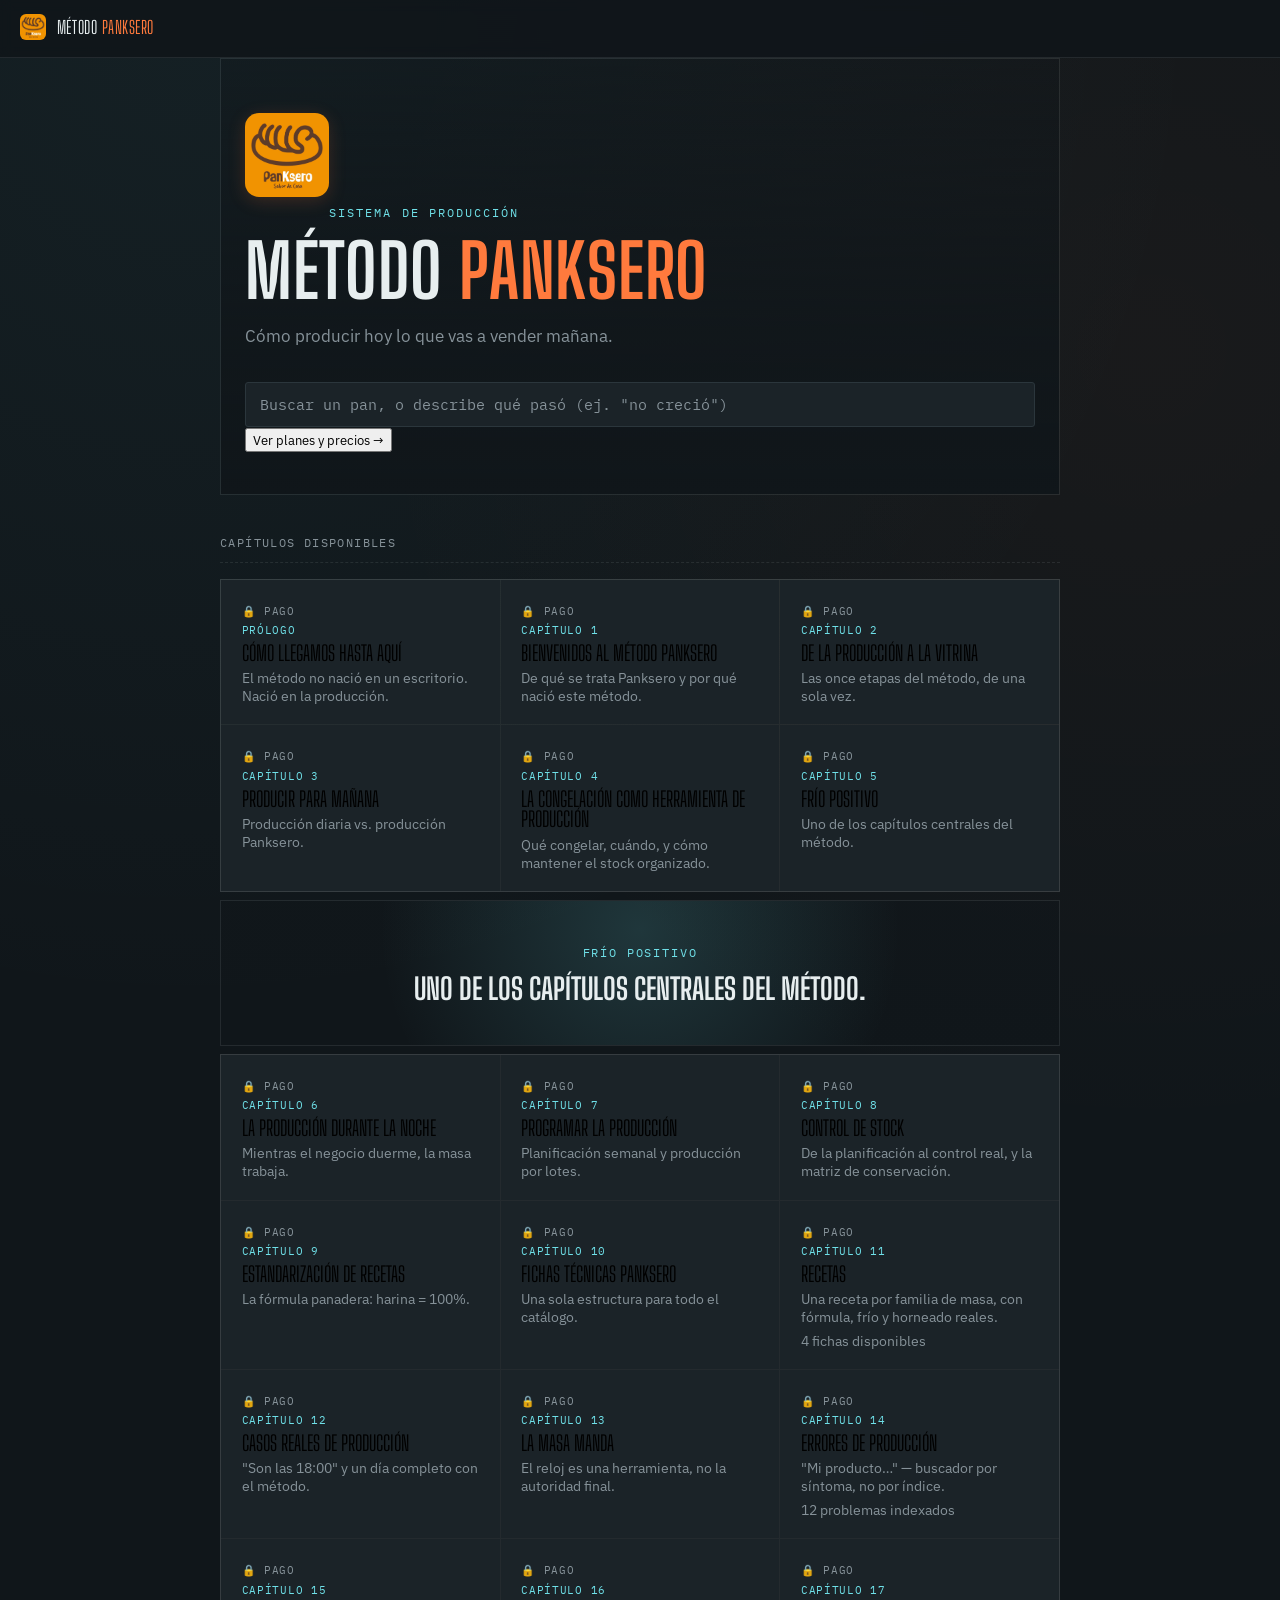
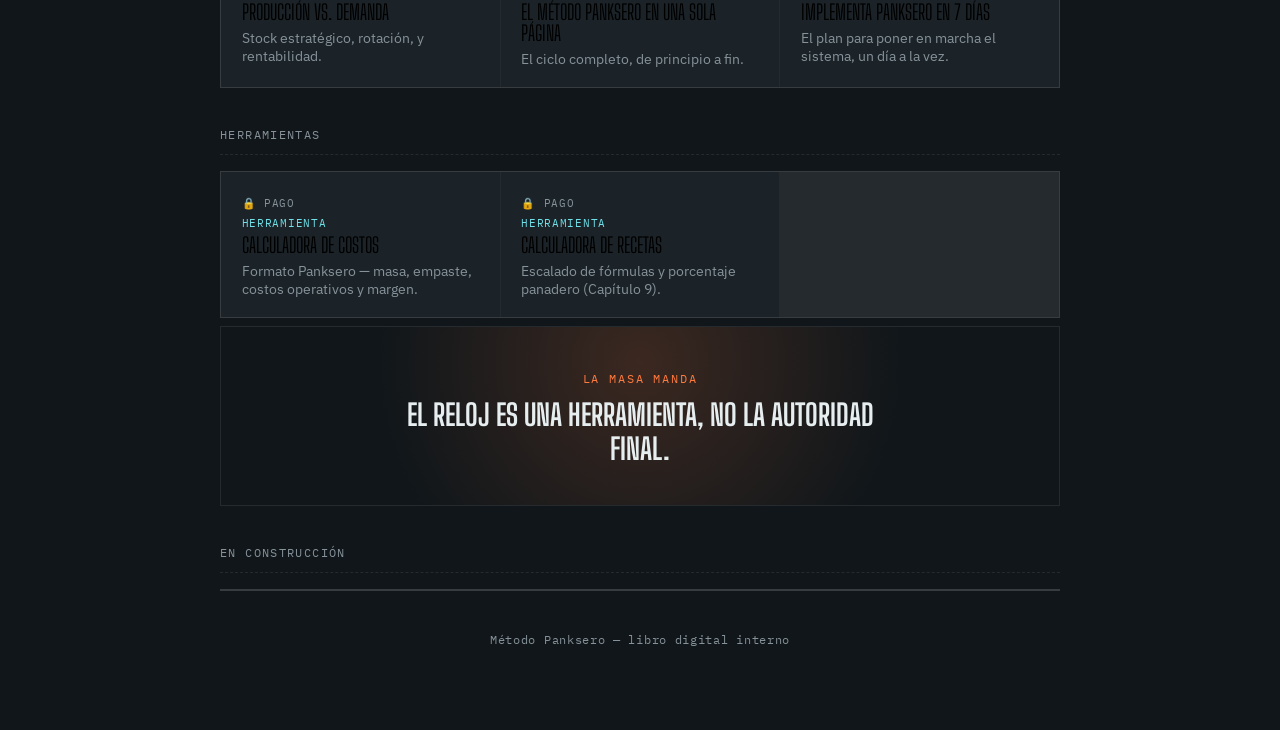
==== index.html @ 7cba1d17 "Agregar fondos fotográficos (hero + bandas frío/horno)" ====
<!DOCTYPE html>
<html lang="es">
<head>
<meta charset="UTF-8">
<meta name="viewport" content="width=device-width, initial-scale=1">
<title>Método Panksero</title>
<meta name="description" content="Libro digital del método de producción con congelación y frío positivo de Panksero.">
<meta name="theme-color" content="#10161A">
<link rel="preconnect" href="https://fonts.googleapis.com">
<link rel="preconnect" href="https://fonts.gstatic.com" crossorigin>
<link href="https://fonts.googleapis.com/css2?family=Big+Shoulders+Display:wght@600;700;800&family=Big+Shoulders+Text:wght@500;600&family=IBM+Plex+Sans:wght@400;500;600&family=IBM+Plex+Mono:wght@400;500;600&display=swap" rel="stylesheet">
<link rel="icon" type="image/webp" href="logo-panksero.webp">
<link rel="stylesheet" href="style.css?v=4">
</head>
<body>

<header class="topbar">
  <button class="back-btn" id="backBtn" hidden>← Volver</button>
  <span class="brand"><img src="logo-panksero.webp" class="brand-logo" alt="Panksero"> Método <em>Panksero</em></span>
</header>

<main id="app" aria-live="polite"></main>

<!-- Contenido: un archivo por capítulo. Agregar uno nuevo no requiere tocar app.js -->
<script src="contenido-prologo.js?v=1"></script>
<script src="contenido-capitulo-1.js?v=1"></script>
<script src="contenido-capitulo-2.js?v=1"></script>
<script src="contenido-capitulo-3.js?v=1"></script>
<script src="contenido-capitulo-4.js?v=1"></script>
<script src="contenido-capitulo-5.js?v=1"></script>
<script src="contenido-capitulo-6.js?v=1"></script>
<script src="contenido-capitulo-7.js?v=1"></script>
<script src="contenido-capitulo-8.js?v=1"></script>
<script src="contenido-capitulo-9.js?v=1"></script>
<script src="contenido-capitulo-10.js?v=1"></script>
<script src="contenido-capitulo-11.js?v=3"></script>
<script src="contenido-capitulo-12.js?v=1"></script>
<script src="contenido-capitulo-13.js?v=1"></script>
<script src="contenido-capitulo-14.js?v=1"></script>
<script src="contenido-capitulo-15.js?v=1"></script>
<script src="contenido-capitulo-16.js?v=1"></script>
<script src="contenido-capitulo-17.js?v=1"></script>
<script src="contenido-bonos.js?v=1"></script>
<script src="herramienta-calculadora-costos.js?v=3"></script>
<script src="herramienta-calculadora-recetas.js?v=2"></script>
<script src="contenido-roadmap.js?v=3"></script>
<script src="config-precios.js?v=1"></script>
<script src="config-acceso.js?v=1"></script>

<!-- Motor: no contiene contenido, solo lógica de vistas y rutas -->
<script src="app.js?v=6"></script>

</body>
</html>
---- style.css ----
/* ============================================================
   MÉTODO PANKSERO — motor visual, v2
   Dirección: "turno de noche" — el obrador a las 3am, cuando
   la masa trabaja sola. Dos acentos funcionales, no decorativos:
   escarcha (congelación / frío positivo) y brasa (horno).
   Nunca se usan intercambiados: el color dice en qué parte
   del ciclo está ese dato.
   ============================================================ */

:root {
  --noche: #10161A;      /* fondo — obrador de madrugada */
  --acero: #1B2328;      /* paneles, tarjetas */
  --acero-borde: #2B363C;
  --vaho: #E7EEEF;       /* texto principal — vapor sobre acero frío */
  --grafito: #869299;    /* texto secundario */
  --escarcha: #6FE0E8;   /* SOLO congelación / frío positivo */
  --escarcha-tenue: rgba(111, 224, 232, 0.12);
  --brasa: #FF7A3D;      /* SOLO horno / calor */
  --brasa-tenue: rgba(255, 122, 61, 0.14);
  --linea: rgba(231, 238, 239, 0.09);
  --radius: 3px;
}

* { box-sizing: border-box; }

body {
  margin: 0;
  background: var(--noche);
  background-image:
    radial-gradient(circle at 15% 0%, rgba(111,224,232,0.05), transparent 40%),
    radial-gradient(circle at 90% 15%, rgba(255,122,61,0.04), transparent 35%);
  color: var(--vaho);
  font-family: "IBM Plex Sans", -apple-system, sans-serif;
  line-height: 1.6;
  -webkit-font-smoothing: antialiased;
}

h1, h2, .display {
  font-family: "Big Shoulders Display", sans-serif;
  font-weight: 700;
  text-transform: uppercase;
  letter-spacing: 0.01em;
  color: var(--vaho);
  margin: 0;
}

.mono, .dato .v, .stop .val, table.formula td, .recipe-num {
  font-family: "IBM Plex Mono", monospace;
}

em { font-style: normal; color: var(--brasa); }

a { color: inherit; }

:focus-visible {
  outline: 2px solid var(--escarcha);
  outline-offset: 2px;
}

button { font-family: inherit; cursor: pointer; }

/* ---------- Barra superior ---------- */

.topbar {
  position: sticky;
  top: 0;
  z-index: 10;
  display: flex;
  align-items: center;
  gap: 1rem;
  padding: 0.9rem 1.25rem;
  background: rgba(16, 22, 26, 0.9);
  backdrop-filter: blur(6px);
  border-bottom: 1px solid var(--linea);
}

.back-btn {
  background: none;
  border: 1px solid var(--acero-borde);
  border-radius: var(--radius);
  font-family: "IBM Plex Mono", monospace;
  font-size: 0.78rem;
  letter-spacing: 0.04em;
  color: var(--escarcha);
  padding: 0.35rem 0.6rem;
}
.back-btn:hover { border-color: var(--escarcha); }

.brand {
  font-family: "Big Shoulders Display", sans-serif;
  font-size: 1.1rem;
  text-transform: uppercase;
  letter-spacing: 0.03em;
}

/* ---------- Layout general ---------- */

main#app {
  max-width: 880px;
  margin: 0 auto;
  padding: 0 1.25rem 4rem;
}

/* ---------- Vista: Inicio ---------- */

.hero {
  position: relative;
  padding: 3.4rem 1.5rem 2.6rem;
  margin: 0 0 0.5rem;
  border: 1px solid var(--linea);
  overflow: hidden;
  isolation: isolate;
}
.hero::before {
  content: "";
  position: absolute;
  inset: 0;
  z-index: -1;
  background-image:
    linear-gradient(180deg, rgba(16,22,26,0.35) 0%, rgba(16,22,26,0.86) 62%, var(--noche) 100%),
    url("https://images.unsplash.com/photo-1644144299431-79b8f6e8b069?auto=format&fit=crop&w=1600&q=70");
  background-size: cover;
  background-position: center 28%;
}

.hero .eyebrow {
  display: inline-block;
  font-family: "IBM Plex Mono", monospace;
  font-size: 0.72rem;
  letter-spacing: 0.18em;
  text-transform: uppercase;
  color: var(--escarcha);
  margin-bottom: 1rem;
}

.hero h1 {
  font-size: clamp(2.8rem, 8vw, 4.6rem);
  line-height: 0.92;
}

.hero p.lead {
  margin-top: 1.1rem;
  max-width: 46ch;
  font-size: 1.05rem;
  color: var(--grafito);
}

.search-row { margin-top: 2rem; display: flex; gap: 0.6rem; }

.search-row input {
  flex: 1;
  border: 1px solid var(--acero-borde);
  background: var(--acero);
  border-radius: var(--radius);
  padding: 0.75rem 0.9rem;
  font-size: 0.92rem;
  font-family: "IBM Plex Mono", monospace;
  color: var(--vaho);
}
.search-row input::placeholder { color: var(--grafito); }
.search-row input:focus { border-color: var(--escarcha); outline: none; }

.section-label {
  font-family: "IBM Plex Mono", monospace;
  font-size: 0.72rem;
  letter-spacing: 0.12em;
  text-transform: uppercase;
  color: var(--grafito);
  margin: 2.4rem 0 1rem;
  padding-bottom: 0.6rem;
  border-bottom: 1px dashed var(--linea);
}

.shelf {
  display: grid;
  grid-template-columns: repeat(auto-fill, minmax(230px, 1fr));
  gap: 1px;
  background: var(--linea);
  border: 1px solid var(--linea);
}

.module-card {
  text-align: left;
  background: var(--acero);
  border: none;
  padding: 1.2rem 1.3rem;
  display: flex;
  flex-direction: column;
  gap: 0.35rem;
  position: relative;
}
.module-card:not([disabled])::before {
  content: "";
  position: absolute;
  top: 0; left: 0;
  width: 3px; height: 100%;
  background: var(--escarcha);
  opacity: 0;
  transition: opacity 0.15s;
}
.module-card:not([disabled]):hover::before { opacity: 1; }
.module-card[disabled] { cursor: default; opacity: 0.4; }

.module-num {
  font-family: "IBM Plex Mono", monospace;
  font-size: 0.7rem;
  letter-spacing: 0.06em;
  color: var(--escarcha);
  text-transform: uppercase;
}
.module-card[disabled] .module-num { color: var(--grafito); }

.module-title {
  font-family: "Big Shoulders Display", sans-serif;
  font-size: 1.3rem;
  text-transform: uppercase;
  line-height: 1;
}

.module-sub { font-size: 0.85rem; color: var(--grafito); }

.lock-tag {
  margin-top: 0.3rem;
  font-family: "IBM Plex Mono", monospace;
  font-size: 0.68rem;
  letter-spacing: 0.06em;
  text-transform: uppercase;
  color: var(--grafito);
}

/* ---------- Vista: Módulo ---------- */

.modulo-header { padding: 2.2rem 0 1.6rem; border-bottom: 1px solid var(--linea); }
.modulo-header .eyebrow {
  font-family: "IBM Plex Mono", monospace;
  font-size: 0.72rem;
  letter-spacing: 0.14em;
  text-transform: uppercase;
  color: var(--escarcha);
}
.modulo-header h1 { font-size: clamp(2.2rem, 5vw, 3rem); margin-top: 0.4rem; }
.modulo-header p { color: var(--grafito); margin-top: 0.6rem; max-width: 60ch; }

.recipe-grid {
  display: grid;
  grid-template-columns: repeat(auto-fill, minmax(240px, 1fr));
  gap: 1px;
  margin-top: 1.6rem;
  background: var(--linea);
  border: 1px solid var(--linea);
}

.recipe-card {
  text-align: left;
  background: var(--acero);
  border: none;
  padding: 1.1rem 1.2rem;
  display: grid;
  grid-template-columns: auto 1fr;
  gap: 0.2rem 0.9rem;
  align-items: baseline;
}
.recipe-card:hover { background: #202A30; }

.recipe-num { font-size: 1.15rem; color: var(--brasa); grid-row: 1 / 3; }

.recipe-name {
  font-family: "Big Shoulders Text", "IBM Plex Sans", sans-serif;
  font-weight: 600;
  font-size: 1.05rem;
  text-transform: uppercase;
}

.recipe-rol { font-size: 0.8rem; color: var(--grafito); }

/* ---------- Vista: Ficha ---------- */

.ficha-header { padding: 2rem 0 0.6rem; }
.ficha-header .eyebrow {
  font-family: "IBM Plex Mono", monospace;
  font-size: 0.72rem;
  letter-spacing: 0.1em;
  text-transform: uppercase;
  color: var(--brasa);
}
.ficha-header h1 { font-size: clamp(2.3rem, 6vw, 3.4rem); margin-top: 0.3rem; }
.ficha-header .identidad { color: var(--grafito); margin-top: 0.6rem; max-width: 62ch; }

.datos-rapidos {
  margin-top: 1.6rem;
  display: grid;
  grid-template-columns: repeat(auto-fit, minmax(120px, 1fr));
  gap: 1px;
  background: var(--linea);
  border: 1px solid var(--linea);
}
.dato { background: var(--acero); padding: 0.9rem 1rem; }
.dato .k {
  display: block;
  font-family: "IBM Plex Mono", monospace;
  font-size: 0.66rem;
  letter-spacing: 0.06em;
  text-transform: uppercase;
  color: var(--grafito);
  margin-bottom: 0.3rem;
}
.dato .v { font-weight: 600; font-size: 0.95rem; }
.dato .v.pendiente { color: var(--grafito); font-style: normal; }

/* Línea de horneado — el signature: lectura de gauge frost -> ember */
.linea-horneado { margin: 2.4rem 0 2rem; }
.linea-horneado h2 {
  font-size: 0.72rem;
  font-family: "IBM Plex Mono", monospace;
  letter-spacing: 0.14em;
  color: var(--grafito);
  margin-bottom: 1.2rem;
  text-transform: uppercase;
}

.ribbon { display: flex; align-items: stretch; }
.stop { flex: 1; position: relative; padding-top: 1.6rem; }
.stop:not(:last-child)::after {
  content: "";
  position: absolute;
  top: 0.4rem;
  left: 50%;
  width: 100%;
  height: 2px;
  background: repeating-linear-gradient(90deg, var(--stop-color, var(--escarcha)) 0 6px, transparent 6px 10px);
}
.stop .dot {
  position: absolute;
  top: 0; left: 50%;
  transform: translateX(-50%) rotate(45deg);
  width: 9px; height: 9px;
  background: var(--stop-color, var(--escarcha));
}
.stop .lbl {
  text-align: center;
  font-family: "IBM Plex Mono", monospace;
  font-size: 0.68rem;
  letter-spacing: 0.05em;
  text-transform: uppercase;
  color: var(--grafito);
}
.stop .lbl-link {
  background: none;
  border: none;
  width: 100%;
  color: var(--escarcha);
  text-decoration: underline;
  text-underline-offset: 2px;
  padding: 0;
}
.stop .lbl-link:hover { color: var(--vaho); }

/* Artículo (capítulos de puro texto) */
nav.toc {
  margin: 1.6rem 0 2rem;
  padding: 1rem 1.2rem;
  border: 1px solid var(--acero-borde);
  background: var(--acero);
}
nav.toc ul { list-style: none; margin: 0; padding: 0; columns: 2; gap: 1.2rem; }
nav.toc li { break-inside: avoid; margin-bottom: 0.5rem; }
nav.toc a.toc-link {
  font-family: "IBM Plex Mono", monospace;
  font-size: 0.82rem;
  color: var(--escarcha);
  text-decoration: none;
}
nav.toc a.toc-link:hover { text-decoration: underline; }

.articulo-body section { margin-bottom: 2.2rem; scroll-margin-top: 5rem; }
.articulo-body section h2 {
  font-family: "Big Shoulders Text", "IBM Plex Sans", sans-serif;
  font-size: 1.2rem;
  text-transform: none;
  letter-spacing: 0;
  color: var(--vaho);
  margin: 0 0 0.6rem;
}
.articulo-body p { margin-bottom: 0.8rem; }

.refs { margin-top: 0.8rem; display: flex; flex-wrap: wrap; gap: 0.5rem; }
.ref-link {
  display: inline-block;
  font-family: "IBM Plex Mono", monospace;
  font-size: 0.76rem;
  padding: 0.35rem 0.6rem;
  border: 1px solid var(--escarcha);
  color: var(--escarcha);
  background: var(--escarcha-tenue);
}
button.ref-link:hover { background: var(--escarcha); color: var(--noche); }
.ref-pendiente {
  border-color: var(--acero-borde);
  color: var(--grafito);
  background: none;
}
.stop .val { text-align: center; font-size: 0.85rem; margin-top: 0.25rem; padding: 0 0.4rem; color: var(--vaho); }

table.formula { width: 100%; border-collapse: collapse; margin-top: 0.6rem; font-size: 0.9rem; }
table.formula th {
  text-align: left;
  font-family: "IBM Plex Mono", monospace;
  font-size: 0.68rem;
  letter-spacing: 0.06em;
  text-transform: uppercase;
  color: var(--grafito);
  border-bottom: 1px solid var(--acero-borde);
  padding: 0.5rem 0.6rem;
}
table.formula td { padding: 0.55rem 0.6rem; border-bottom: 1px solid var(--linea); }
table.formula td:last-child, table.formula th:last-child { text-align: right; }
table.formula td:first-child { font-family: "IBM Plex Sans", sans-serif; }

.ficha-body h2 {
  font-family: "IBM Plex Mono", monospace;
  font-size: 0.75rem;
  letter-spacing: 0.1em;
  text-transform: uppercase;
  color: var(--brasa);
  margin: 2.2rem 0 0.6rem;
}
.ficha-body p { margin: 0; color: var(--vaho); }
.ficha-body ul { margin: 0; padding-left: 1.2rem; color: var(--vaho); }
.ficha-body ul li { margin-bottom: 0.35rem; }
.ficha-body .nota {
  margin-top: 2rem;
  padding: 0.9rem 1.1rem;
  background: var(--escarcha-tenue);
  border-left: 2px solid var(--escarcha);
  font-size: 0.88rem;
  color: var(--vaho);
}

.badge-venta {
  display: inline-block;
  margin-top: 0.4rem;
  font-family: "IBM Plex Mono", monospace;
  font-size: 0.78rem;
  padding: 0.25rem 0.7rem;
  background: var(--brasa-tenue);
  color: var(--brasa);
  border: 1px solid var(--brasa);
  border-radius: var(--radius);
}

.empty-state { padding: 4rem 1rem; text-align: center; color: var(--grafito); }

footer.credito {
  text-align: center;
  padding: 2.5rem 0 1rem;
  font-family: "IBM Plex Mono", monospace;
  font-size: 0.72rem;
  letter-spacing: 0.06em;
  color: var(--grafito);
}

@media (max-width: 560px) {
  .hero { padding-top: 2.2rem; }
  .datos-rapidos { grid-template-columns: repeat(2, 1fr); }
}

/* ---------- Bandas fotográficas (separadores de sección) ---------- */

.foto-banda {
  position: relative;
  margin: 0.5rem 0;
  padding: 2.4rem 1.4rem;
  text-align: center;
  overflow: hidden;
  border: 1px solid var(--linea);
  isolation: isolate;
}
.foto-banda::before {
  content: "";
  position: absolute;
  inset: 0;
  z-index: -2;
  background-size: cover;
  background-position: center;
}
.foto-banda::after {
  content: "";
  position: absolute;
  inset: 0;
  z-index: -1;
}

.foto-banda-frio::before {
  background-image: url("https://images.unsplash.com/photo-1762172189607-91ee2d5f1e34?auto=format&fit=crop&w=1400&q=65");
}
.foto-banda-frio::after {
  background:
    radial-gradient(circle at 50% 20%, rgba(111,224,232,0.16), transparent 60%),
    linear-gradient(180deg, rgba(16,22,26,0.55), rgba(16,22,26,0.9));
}
.foto-banda-frio .foto-banda-eyebrow { color: var(--escarcha); }

.foto-banda-horno::before {
  background-image: url("https://images.unsplash.com/photo-1753012247961-feb139675068?auto=format&fit=crop&w=1400&q=65");
  background-position: center 35%;
}
.foto-banda-horno::after {
  background:
    radial-gradient(circle at 50% 20%, rgba(255,122,61,0.18), transparent 60%),
    linear-gradient(180deg, rgba(16,22,26,0.6), rgba(16,22,26,0.92));
}
.foto-banda-horno .foto-banda-eyebrow { color: var(--brasa); }

.foto-banda-eyebrow {
  display: inline-block;
  font-family: "IBM Plex Mono", monospace;
  font-size: 0.72rem;
  letter-spacing: 0.16em;
  text-transform: uppercase;
  margin-bottom: 0.6rem;
}
.foto-banda-quote {
  font-family: "Big Shoulders Display", sans-serif;
  font-weight: 700;
  font-size: clamp(1.3rem, 3.4vw, 1.85rem);
  text-transform: uppercase;
  line-height: 1.15;
  color: var(--vaho);
  max-width: 38ch;
  margin: 0 auto;
}

@media (max-width: 560px) {
  .foto-banda { padding: 1.9rem 1.1rem; }
}

/* ---------- Herramientas (calculadoras) ---------- */

.calc-tool { padding-top: 0.5rem; }

.calc-intro { color: var(--grafito); max-width: 60ch; margin-bottom: 1.6rem; }

.calc-section-label {
  font-family: "IBM Plex Mono", monospace;
  font-size: 0.72rem;
  letter-spacing: 0.1em;
  text-transform: uppercase;
  color: var(--brasa);
  margin: 1.8rem 0 0.8rem;
}

.calc-list { display: flex; flex-direction: column; gap: 0.5rem; }

.calc-row {
  display: grid;
  grid-template-columns: 1.4fr 1fr auto;
  gap: 0.5rem;
  align-items: center;
}
.calc-row-receta { grid-template-columns: 1.2fr 0.8fr auto auto; }

.calc-input {
  border: 1px solid var(--acero-borde);
  background: var(--acero);
  color: var(--vaho);
  font-family: "IBM Plex Sans", sans-serif;
  font-size: 0.92rem;
  padding: 0.55rem 0.7rem;
  border-radius: var(--radius);
}
.calc-input:focus { border-color: var(--brasa); outline: none; }
.calc-input-num { font-family: "IBM Plex Mono", monospace; }

.calc-checkbox {
  display: flex;
  align-items: center;
  gap: 0.4rem;
  font-family: "IBM Plex Mono", monospace;
  font-size: 0.78rem;
  color: var(--grafito);
  white-space: nowrap;
}

.calc-remove {
  background: none;
  border: 1px solid var(--acero-borde);
  color: var(--grafito);
  width: 34px;
  height: 34px;
  border-radius: var(--radius);
  font-size: 0.9rem;
}
.calc-remove:hover { border-color: var(--brasa); color: var(--brasa); }

.calc-add {
  margin-top: 0.8rem;
  background: none;
  border: 1px dashed var(--acero-borde);
  color: var(--escarcha);
  font-family: "IBM Plex Mono", monospace;
  font-size: 0.85rem;
  padding: 0.6rem 1rem;
  width: 100%;
  border-radius: var(--radius);
}
.calc-add:hover { border-color: var(--escarcha); }

.calc-params { display: flex; flex-direction: column; gap: 1rem; }
.calc-params label {
  display: flex;
  flex-direction: column;
  gap: 0.4rem;
  font-size: 0.85rem;
  color: var(--grafito);
}

.calc-results {
  display: grid;
  grid-template-columns: repeat(auto-fit, minmax(160px, 1fr));
  gap: 1px;
  background: var(--linea);
  border: 1px solid var(--linea);
}
.calc-result {
  background: var(--acero);
  padding: 0.9rem 1rem;
  display: flex;
  flex-direction: column;
  gap: 0.3rem;
}
.calc-result .k {
  font-family: "IBM Plex Mono", monospace;
  font-size: 0.66rem;
  letter-spacing: 0.05em;
  text-transform: uppercase;
  color: var(--grafito);
}
.calc-result .v { font-size: 1.15rem; font-weight: 600; }
.calc-result-highlight { background: var(--brasa-tenue); }
.calc-result-highlight .v { color: var(--brasa); }

.calc-formula-table { margin-top: 0.6rem; }
.calc-nota-verificacion {
  margin-top: 1rem;
  font-size: 0.82rem;
  color: var(--grafito);
}

@media (max-width: 560px) {
  .calc-row { grid-template-columns: 1fr auto; }
  .calc-row .calc-input-nombre { grid-column: 1 / -1; }
  .calc-row-receta { grid-template-columns: 1fr auto; }
  .calc-row-receta .calc-input-nombre { grid-column: 1 / -1; }
}

.calc-row-costeo {
  grid-template-columns: 1.3fr 0.8fr 0.8fr 0.9fr auto;
}
.calc-row-header {
  font-family: "IBM Plex Mono", monospace;
  font-size: 0.68rem;
  letter-spacing: 0.05em;
  text-transform: uppercase;
  color: var(--grafito);
  padding: 0 0.1rem 0.3rem;
}
.calc-costo-auto {
  font-size: 0.92rem;
  color: var(--escarcha);
  text-align: right;
  padding-right: 0.4rem;
}
.calc-params-grid { display: grid; grid-template-columns: repeat(auto-fit, minmax(180px, 1fr)); gap: 1rem; }

@media (max-width: 620px) {
  .calc-row-costeo { grid-template-columns: 1fr auto; }
  .calc-row-costeo .calc-input-nombre { grid-column: 1 / -1; }
  .calc-row-header { display: none; }
}

.proceso-list {
  margin: 0.6rem 0 0;
  padding-left: 1.4rem;
  counter-reset: proceso;
}
.proceso-list li {
  margin-bottom: 0.9rem;
  padding-left: 0.3rem;
}
.proceso-list li strong { color: var(--brasa); }

.articulo-body ul { margin: 0 0 0.8rem; padding-left: 1.3rem; }
.articulo-body ul li { margin-bottom: 0.3rem; }
.articulo-tabla { margin: 0.8rem 0 1.2rem; font-size: 0.85rem; }

/* ---------- Logo real Panksero ---------- */

.brand-logo {
  width: 26px;
  height: 26px;
  object-fit: cover;
  border-radius: 6px;
  vertical-align: middle;
  margin-right: 0.4rem;
  position: relative;
  top: -2px;
}

.hero-logo {
  width: 84px;
  height: 84px;
  object-fit: cover;
  border-radius: 14px;
  margin-bottom: 1.2rem;
  box-shadow: 0 4px 18px rgba(255, 122, 61, 0.18);
}
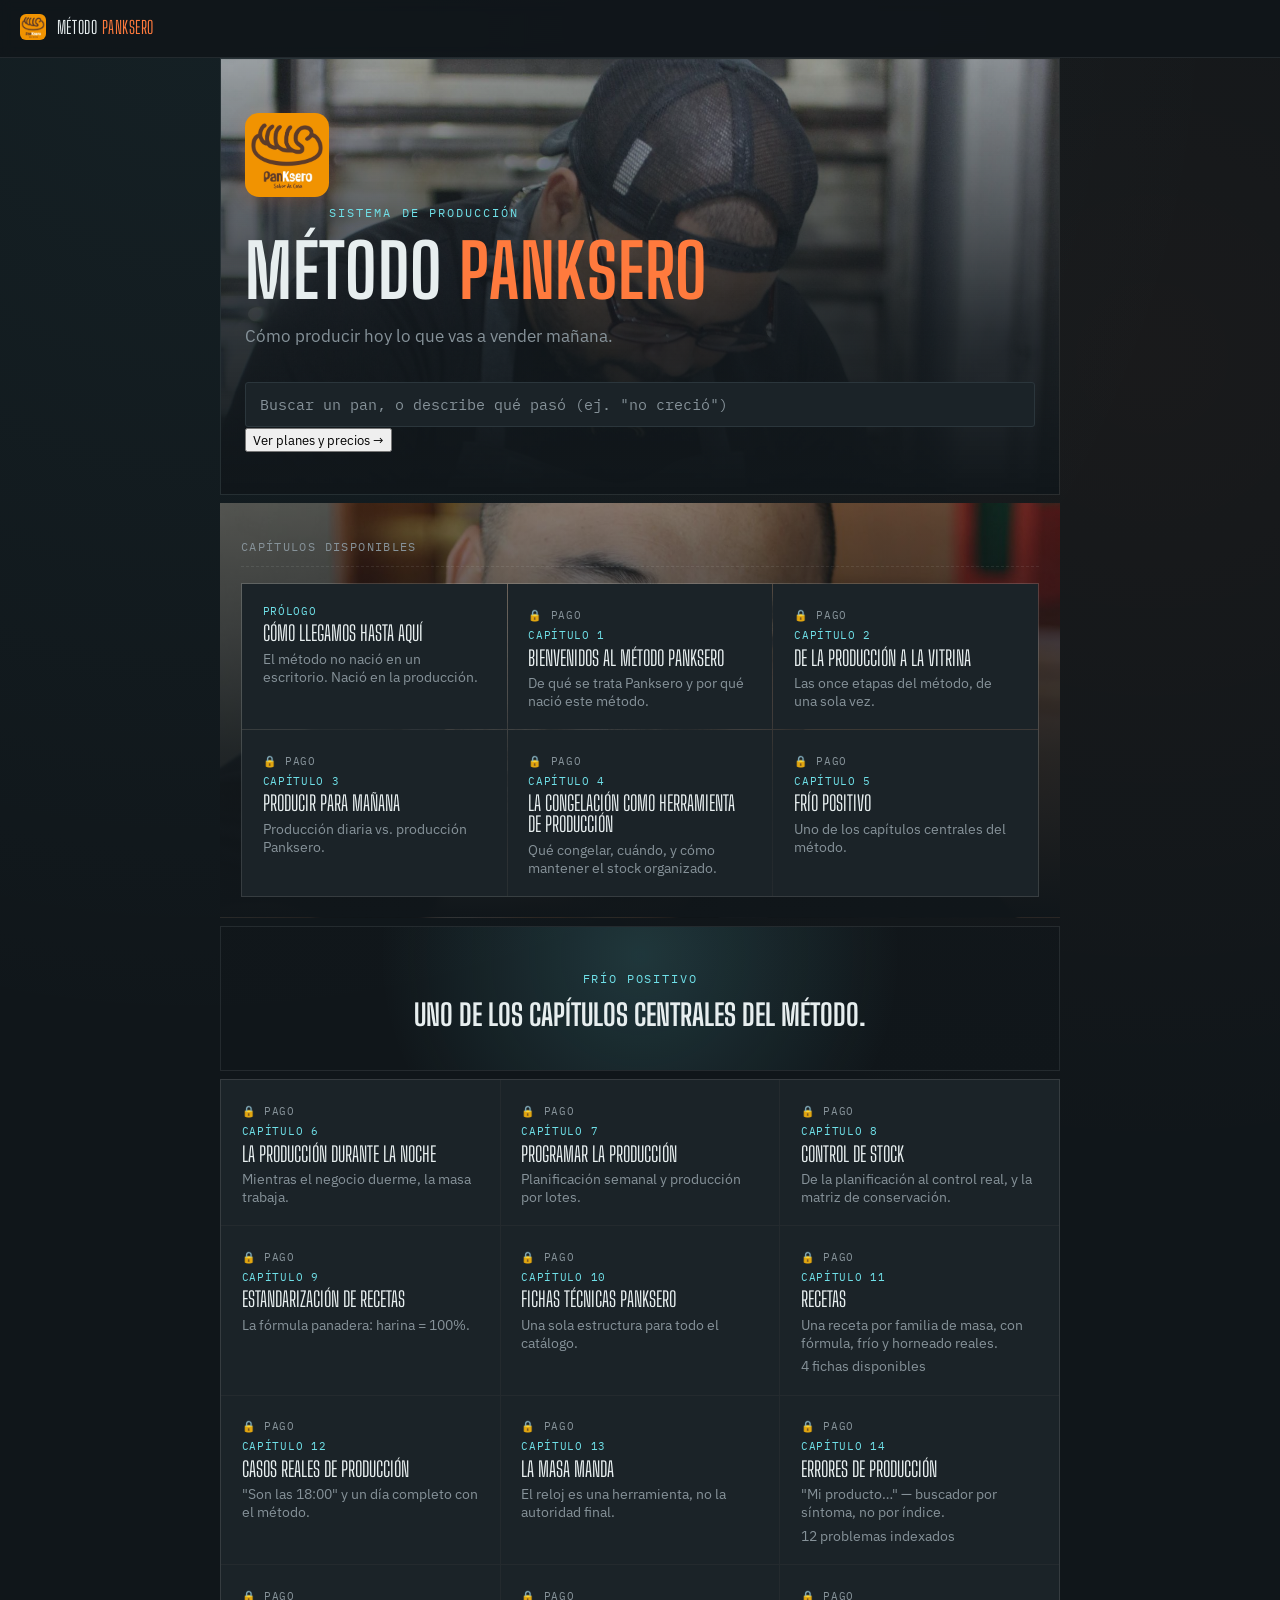
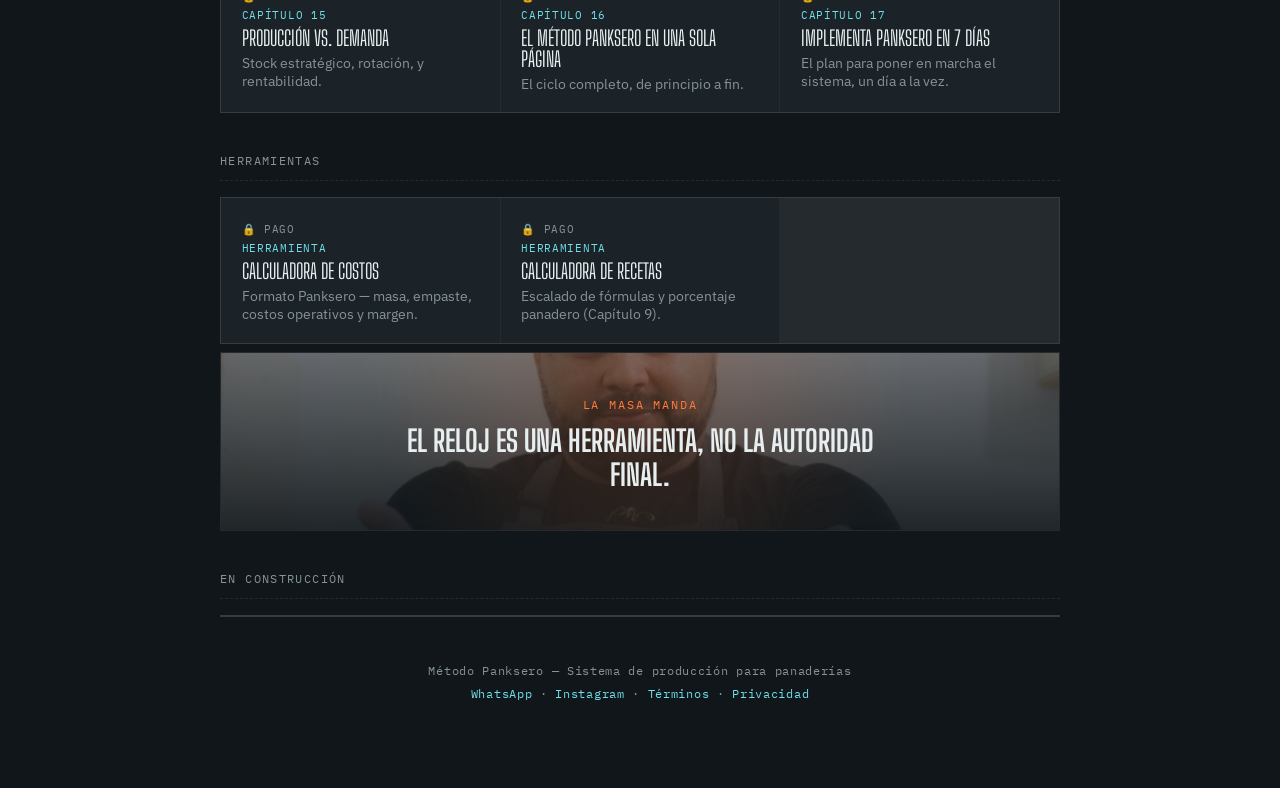
==== commit 506e677d: "Agrega foto de fondo a la sección "Capítulos disponibles"" ====
--- a/index.html
+++ b/index.html
@@ -10,13 +10,13 @@
 <link rel="preconnect" href="https://fonts.gstatic.com" crossorigin>
 <link href="https://fonts.googleapis.com/css2?family=Big+Shoulders+Display:wght@600;700;800&family=Big+Shoulders+Text:wght@500;600&family=IBM+Plex+Sans:wght@400;500;600&family=IBM+Plex+Mono:wght@400;500;600&display=swap" rel="stylesheet">
 <link rel="icon" type="image/webp" href="logo-panksero.webp">
-<link rel="stylesheet" href="style.css?v=4">
+<link rel="stylesheet" href="style.css?v=5">
 </head>
 <body>
 
 <header class="topbar">
-  <button class="back-btn" id="backBtn" hidden>← Volver</button>
-  <span class="brand"><img src="logo-panksero.webp" class="brand-logo" alt="Panksero"> Método <em>Panksero</em></span>
+<button class="back-btn" id="backBtn" hidden>← Volver</button>
+<span class="brand"><img src="logo-panksero.webp" class="brand-logo" alt="Panksero"> Método <em>Panksero</em></span>
 </header>
 
 <main id="app" aria-live="polite"></main>
@@ -48,7 +48,7 @@
 <script src="config-acceso.js?v=1"></script>
 
 <!-- Motor: no contiene contenido, solo lógica de vistas y rutas -->
-<script src="app.js?v=6"></script>
+<script src="app.js?v=7"></script>
 
 </body>
 </html>
--- a/style.css
+++ b/style.css
@@ -1,51 +1,51 @@
 /* ============================================================
-   MÉTODO PANKSERO — motor visual, v2
-   Dirección: "turno de noche" — el obrador a las 3am, cuando
-   la masa trabaja sola. Dos acentos funcionales, no decorativos:
-   escarcha (congelación / frío positivo) y brasa (horno).
-   Nunca se usan intercambiados: el color dice en qué parte
-   del ciclo está ese dato.
-   ============================================================ */
+MÉTODO PANKSERO — motor visual, v2
+Dirección: "turno de noche" — el obrador a las 3am, cuando
+la masa trabaja sola. Dos acentos funcionales, no decorativos:
+escarcha (congelación / frío positivo) y brasa (horno).
+Nunca se usan intercambiados: el color dice en qué parte
+del ciclo está ese dato.
+============================================================ */
 
 :root {
-  --noche: #10161A;      /* fondo — obrador de madrugada */
-  --acero: #1B2328;      /* paneles, tarjetas */
-  --acero-borde: #2B363C;
-  --vaho: #E7EEEF;       /* texto principal — vapor sobre acero frío */
-  --grafito: #869299;    /* texto secundario */
-  --escarcha: #6FE0E8;   /* SOLO congelación / frío positivo */
-  --escarcha-tenue: rgba(111, 224, 232, 0.12);
-  --brasa: #FF7A3D;      /* SOLO horno / calor */
-  --brasa-tenue: rgba(255, 122, 61, 0.14);
-  --linea: rgba(231, 238, 239, 0.09);
-  --radius: 3px;
+--noche: #10161A; /* fondo — obrador de madrugada */
+--acero: #1B2328; /* paneles, tarjetas */
+--acero-borde: #2B363C;
+--vaho: #E7EEEF; /* texto principal — vapor sobre acero frío */
+--grafito: #869299; /* texto secundario */
+--escarcha: #6FE0E8; /* SOLO congelación / frío positivo */
+--escarcha-tenue: rgba(111, 224, 232, 0.12);
+--brasa: #FF7A3D; /* SOLO horno / calor */
+--brasa-tenue: rgba(255, 122, 61, 0.14);
+--linea: rgba(231, 238, 239, 0.09);
+--radius: 3px;
 }
 
 * { box-sizing: border-box; }
 
 body {
-  margin: 0;
-  background: var(--noche);
-  background-image:
-    radial-gradient(circle at 15% 0%, rgba(111,224,232,0.05), transparent 40%),
-    radial-gradient(circle at 90% 15%, rgba(255,122,61,0.04), transparent 35%);
-  color: var(--vaho);
-  font-family: "IBM Plex Sans", -apple-system, sans-serif;
-  line-height: 1.6;
-  -webkit-font-smoothing: antialiased;
+margin: 0;
+background: var(--noche);
+background-image:
+radial-gradient(circle at 15% 0%, rgba(111,224,232,0.05), transparent 40%),
+radial-gradient(circle at 90% 15%, rgba(255,122,61,0.04), transparent 35%);
+color: var(--vaho);
+font-family: "IBM Plex Sans", -apple-system, sans-serif;
+line-height: 1.6;
+-webkit-font-smoothing: antialiased;
 }
 
 h1, h2, .display {
-  font-family: "Big Shoulders Display", sans-serif;
-  font-weight: 700;
-  text-transform: uppercase;
-  letter-spacing: 0.01em;
-  color: var(--vaho);
-  margin: 0;
+font-family: "Big Shoulders Display", sans-serif;
+font-weight: 700;
+text-transform: uppercase;
+letter-spacing: 0.01em;
+color: var(--vaho);
+margin: 0;
 }
 
 .mono, .dato .v, .stop .val, table.formula td, .recipe-num {
-  font-family: "IBM Plex Mono", monospace;
+font-family: "IBM Plex Mono", monospace;
 }
 
 em { font-style: normal; color: var(--brasa); }
@@ -53,8 +53,8 @@
 a { color: inherit; }
 
 :focus-visible {
-  outline: 2px solid var(--escarcha);
-  outline-offset: 2px;
+outline: 2px solid var(--escarcha);
+outline-offset: 2px;
 }
 
 button { font-family: inherit; cursor: pointer; }
@@ -62,213 +62,214 @@
 /* ---------- Barra superior ---------- */
 
 .topbar {
-  position: sticky;
-  top: 0;
-  z-index: 10;
-  display: flex;
-  align-items: center;
-  gap: 1rem;
-  padding: 0.9rem 1.25rem;
-  background: rgba(16, 22, 26, 0.9);
-  backdrop-filter: blur(6px);
-  border-bottom: 1px solid var(--linea);
+position: sticky;
+top: 0;
+z-index: 10;
+display: flex;
+align-items: center;
+gap: 1rem;
+padding: 0.9rem 1.25rem;
+background: rgba(16, 22, 26, 0.9);
+backdrop-filter: blur(6px);
+border-bottom: 1px solid var(--linea);
 }
 
 .back-btn {
-  background: none;
-  border: 1px solid var(--acero-borde);
-  border-radius: var(--radius);
-  font-family: "IBM Plex Mono", monospace;
-  font-size: 0.78rem;
-  letter-spacing: 0.04em;
-  color: var(--escarcha);
-  padding: 0.35rem 0.6rem;
+background: none;
+border: 1px solid var(--acero-borde);
+border-radius: var(--radius);
+font-family: "IBM Plex Mono", monospace;
+font-size: 0.78rem;
+letter-spacing: 0.04em;
+color: var(--escarcha);
+padding: 0.35rem 0.6rem;
 }
 .back-btn:hover { border-color: var(--escarcha); }
 
 .brand {
-  font-family: "Big Shoulders Display", sans-serif;
-  font-size: 1.1rem;
-  text-transform: uppercase;
-  letter-spacing: 0.03em;
+font-family: "Big Shoulders Display", sans-serif;
+font-size: 1.1rem;
+text-transform: uppercase;
+letter-spacing: 0.03em;
 }
 
 /* ---------- Layout general ---------- */
 
 main#app {
-  max-width: 880px;
-  margin: 0 auto;
-  padding: 0 1.25rem 4rem;
+max-width: 880px;
+margin: 0 auto;
+padding: 0 1.25rem 4rem;
 }
 
 /* ---------- Vista: Inicio ---------- */
 
 .hero {
-  position: relative;
-  padding: 3.4rem 1.5rem 2.6rem;
-  margin: 0 0 0.5rem;
-  border: 1px solid var(--linea);
-  overflow: hidden;
-  isolation: isolate;
+position: relative;
+padding: 3.4rem 1.5rem 2.6rem;
+margin: 0 0 0.5rem;
+border: 1px solid var(--linea);
+overflow: hidden;
+isolation: isolate;
 }
 .hero::before {
-  content: "";
-  position: absolute;
-  inset: 0;
-  z-index: -1;
-  background-image:
-    linear-gradient(180deg, rgba(16,22,26,0.35) 0%, rgba(16,22,26,0.86) 62%, var(--noche) 100%),
-    url("https://images.unsplash.com/photo-1644144299431-79b8f6e8b069?auto=format&fit=crop&w=1600&q=70");
-  background-size: cover;
-  background-position: center 28%;
+content: "";
+position: absolute;
+inset: 0;
+z-index: -1;
+background-image:
+linear-gradient(180deg, rgba(16,22,26,0.35) 0%, rgba(16,22,26,0.86) 62%, var(--noche) 100%),
+url("panka-01.jpg");
+background-size: cover;
+background-position: center 18%;
 }
 
 .hero .eyebrow {
-  display: inline-block;
-  font-family: "IBM Plex Mono", monospace;
-  font-size: 0.72rem;
-  letter-spacing: 0.18em;
-  text-transform: uppercase;
-  color: var(--escarcha);
-  margin-bottom: 1rem;
+display: inline-block;
+font-family: "IBM Plex Mono", monospace;
+font-size: 0.72rem;
+letter-spacing: 0.18em;
+text-transform: uppercase;
+color: var(--escarcha);
+margin-bottom: 1rem;
 }
 
 .hero h1 {
-  font-size: clamp(2.8rem, 8vw, 4.6rem);
-  line-height: 0.92;
+font-size: clamp(2.8rem, 8vw, 4.6rem);
+line-height: 0.92;
 }
 
 .hero p.lead {
-  margin-top: 1.1rem;
-  max-width: 46ch;
-  font-size: 1.05rem;
-  color: var(--grafito);
+margin-top: 1.1rem;
+max-width: 46ch;
+font-size: 1.05rem;
+color: var(--grafito);
 }
 
 .search-row { margin-top: 2rem; display: flex; gap: 0.6rem; }
 
 .search-row input {
-  flex: 1;
-  border: 1px solid var(--acero-borde);
-  background: var(--acero);
-  border-radius: var(--radius);
-  padding: 0.75rem 0.9rem;
-  font-size: 0.92rem;
-  font-family: "IBM Plex Mono", monospace;
-  color: var(--vaho);
+flex: 1;
+border: 1px solid var(--acero-borde);
+background: var(--acero);
+border-radius: var(--radius);
+padding: 0.75rem 0.9rem;
+font-size: 0.92rem;
+font-family: "IBM Plex Mono", monospace;
+color: var(--vaho);
 }
 .search-row input::placeholder { color: var(--grafito); }
 .search-row input:focus { border-color: var(--escarcha); outline: none; }
 
 .section-label {
-  font-family: "IBM Plex Mono", monospace;
-  font-size: 0.72rem;
-  letter-spacing: 0.12em;
-  text-transform: uppercase;
-  color: var(--grafito);
-  margin: 2.4rem 0 1rem;
-  padding-bottom: 0.6rem;
-  border-bottom: 1px dashed var(--linea);
+font-family: "IBM Plex Mono", monospace;
+font-size: 0.72rem;
+letter-spacing: 0.12em;
+text-transform: uppercase;
+color: var(--grafito);
+margin: 2.4rem 0 1rem;
+padding-bottom: 0.6rem;
+border-bottom: 1px dashed var(--linea);
 }
 
 .shelf {
-  display: grid;
-  grid-template-columns: repeat(auto-fill, minmax(230px, 1fr));
-  gap: 1px;
-  background: var(--linea);
-  border: 1px solid var(--linea);
+display: grid;
+grid-template-columns: repeat(auto-fill, minmax(230px, 1fr));
+gap: 1px;
+background: var(--linea);
+border: 1px solid var(--linea);
 }
 
 .module-card {
-  text-align: left;
-  background: var(--acero);
-  border: none;
-  padding: 1.2rem 1.3rem;
-  display: flex;
-  flex-direction: column;
-  gap: 0.35rem;
-  position: relative;
+text-align: left;
+background: var(--acero);
+border: none;
+padding: 1.2rem 1.3rem;
+display: flex;
+flex-direction: column;
+gap: 0.35rem;
+position: relative;
 }
 .module-card:not([disabled])::before {
-  content: "";
-  position: absolute;
-  top: 0; left: 0;
-  width: 3px; height: 100%;
-  background: var(--escarcha);
-  opacity: 0;
-  transition: opacity 0.15s;
+content: "";
+position: absolute;
+top: 0; left: 0;
+width: 3px; height: 100%;
+background: var(--escarcha);
+opacity: 0;
+transition: opacity 0.15s;
 }
 .module-card:not([disabled]):hover::before { opacity: 1; }
 .module-card[disabled] { cursor: default; opacity: 0.4; }
 
 .module-num {
-  font-family: "IBM Plex Mono", monospace;
-  font-size: 0.7rem;
-  letter-spacing: 0.06em;
-  color: var(--escarcha);
-  text-transform: uppercase;
+font-family: "IBM Plex Mono", monospace;
+font-size: 0.7rem;
+letter-spacing: 0.06em;
+color: var(--escarcha);
+text-transform: uppercase;
 }
 .module-card[disabled] .module-num { color: var(--grafito); }
 
 .module-title {
-  font-family: "Big Shoulders Display", sans-serif;
-  font-size: 1.3rem;
-  text-transform: uppercase;
-  line-height: 1;
+font-family: "Big Shoulders Display", sans-serif;
+font-size: 1.3rem;
+text-transform: uppercase;
+line-height: 1;
+color: var(--vaho);
 }
 
 .module-sub { font-size: 0.85rem; color: var(--grafito); }
 
 .lock-tag {
-  margin-top: 0.3rem;
-  font-family: "IBM Plex Mono", monospace;
-  font-size: 0.68rem;
-  letter-spacing: 0.06em;
-  text-transform: uppercase;
-  color: var(--grafito);
+margin-top: 0.3rem;
+font-family: "IBM Plex Mono", monospace;
+font-size: 0.68rem;
+letter-spacing: 0.06em;
+text-transform: uppercase;
+color: var(--grafito);
 }
 
 /* ---------- Vista: Módulo ---------- */
 
 .modulo-header { padding: 2.2rem 0 1.6rem; border-bottom: 1px solid var(--linea); }
 .modulo-header .eyebrow {
-  font-family: "IBM Plex Mono", monospace;
-  font-size: 0.72rem;
-  letter-spacing: 0.14em;
-  text-transform: uppercase;
-  color: var(--escarcha);
+font-family: "IBM Plex Mono", monospace;
+font-size: 0.72rem;
+letter-spacing: 0.14em;
+text-transform: uppercase;
+color: var(--escarcha);
 }
 .modulo-header h1 { font-size: clamp(2.2rem, 5vw, 3rem); margin-top: 0.4rem; }
 .modulo-header p { color: var(--grafito); margin-top: 0.6rem; max-width: 60ch; }
 
 .recipe-grid {
-  display: grid;
-  grid-template-columns: repeat(auto-fill, minmax(240px, 1fr));
-  gap: 1px;
-  margin-top: 1.6rem;
-  background: var(--linea);
-  border: 1px solid var(--linea);
+display: grid;
+grid-template-columns: repeat(auto-fill, minmax(240px, 1fr));
+gap: 1px;
+margin-top: 1.6rem;
+background: var(--linea);
+border: 1px solid var(--linea);
 }
 
 .recipe-card {
-  text-align: left;
-  background: var(--acero);
-  border: none;
-  padding: 1.1rem 1.2rem;
-  display: grid;
-  grid-template-columns: auto 1fr;
-  gap: 0.2rem 0.9rem;
-  align-items: baseline;
+text-align: left;
+background: var(--acero);
+border: none;
+padding: 1.1rem 1.2rem;
+display: grid;
+grid-template-columns: auto 1fr;
+gap: 0.2rem 0.9rem;
+align-items: baseline;
 }
 .recipe-card:hover { background: #202A30; }
 
 .recipe-num { font-size: 1.15rem; color: var(--brasa); grid-row: 1 / 3; }
 
 .recipe-name {
-  font-family: "Big Shoulders Text", "IBM Plex Sans", sans-serif;
-  font-weight: 600;
-  font-size: 1.05rem;
-  text-transform: uppercase;
+font-family: "Big Shoulders Text", "IBM Plex Sans", sans-serif;
+font-weight: 600;
+font-size: 1.05rem;
+text-transform: uppercase;
 }
 
 .recipe-rol { font-size: 0.8rem; color: var(--grafito); }
@@ -277,32 +278,32 @@
 
 .ficha-header { padding: 2rem 0 0.6rem; }
 .ficha-header .eyebrow {
-  font-family: "IBM Plex Mono", monospace;
-  font-size: 0.72rem;
-  letter-spacing: 0.1em;
-  text-transform: uppercase;
-  color: var(--brasa);
+font-family: "IBM Plex Mono", monospace;
+font-size: 0.72rem;
+letter-spacing: 0.1em;
+text-transform: uppercase;
+color: var(--brasa);
 }
 .ficha-header h1 { font-size: clamp(2.3rem, 6vw, 3.4rem); margin-top: 0.3rem; }
 .ficha-header .identidad { color: var(--grafito); margin-top: 0.6rem; max-width: 62ch; }
 
 .datos-rapidos {
-  margin-top: 1.6rem;
-  display: grid;
-  grid-template-columns: repeat(auto-fit, minmax(120px, 1fr));
-  gap: 1px;
-  background: var(--linea);
-  border: 1px solid var(--linea);
+margin-top: 1.6rem;
+display: grid;
+grid-template-columns: repeat(auto-fit, minmax(120px, 1fr));
+gap: 1px;
+background: var(--linea);
+border: 1px solid var(--linea);
 }
 .dato { background: var(--acero); padding: 0.9rem 1rem; }
 .dato .k {
-  display: block;
-  font-family: "IBM Plex Mono", monospace;
-  font-size: 0.66rem;
-  letter-spacing: 0.06em;
-  text-transform: uppercase;
-  color: var(--grafito);
-  margin-bottom: 0.3rem;
+display: block;
+font-family: "IBM Plex Mono", monospace;
+font-size: 0.66rem;
+letter-spacing: 0.06em;
+text-transform: uppercase;
+color: var(--grafito);
+margin-bottom: 0.3rem;
 }
 .dato .v { font-weight: 600; font-size: 0.95rem; }
 .dato .v.pendiente { color: var(--grafito); font-style: normal; }
@@ -310,228 +311,257 @@
 /* Línea de horneado — el signature: lectura de gauge frost -> ember */
 .linea-horneado { margin: 2.4rem 0 2rem; }
 .linea-horneado h2 {
-  font-size: 0.72rem;
-  font-family: "IBM Plex Mono", monospace;
-  letter-spacing: 0.14em;
-  color: var(--grafito);
-  margin-bottom: 1.2rem;
-  text-transform: uppercase;
+font-size: 0.72rem;
+font-family: "IBM Plex Mono", monospace;
+letter-spacing: 0.14em;
+color: var(--grafito);
+margin-bottom: 1.2rem;
+text-transform: uppercase;
 }
 
 .ribbon { display: flex; align-items: stretch; }
 .stop { flex: 1; position: relative; padding-top: 1.6rem; }
 .stop:not(:last-child)::after {
-  content: "";
-  position: absolute;
-  top: 0.4rem;
-  left: 50%;
-  width: 100%;
-  height: 2px;
-  background: repeating-linear-gradient(90deg, var(--stop-color, var(--escarcha)) 0 6px, transparent 6px 10px);
+content: "";
+position: absolute;
+top: 0.4rem;
+left: 50%;
+width: 100%;
+height: 2px;
+background: repeating-linear-gradient(90deg, var(--stop-color, var(--escarcha)) 0 6px, transparent 6px 10px);
 }
 .stop .dot {
-  position: absolute;
-  top: 0; left: 50%;
-  transform: translateX(-50%) rotate(45deg);
-  width: 9px; height: 9px;
-  background: var(--stop-color, var(--escarcha));
+position: absolute;
+top: 0; left: 50%;
+transform: translateX(-50%) rotate(45deg);
+width: 9px; height: 9px;
+background: var(--stop-color, var(--escarcha));
 }
 .stop .lbl {
-  text-align: center;
-  font-family: "IBM Plex Mono", monospace;
-  font-size: 0.68rem;
-  letter-spacing: 0.05em;
-  text-transform: uppercase;
-  color: var(--grafito);
+text-align: center;
+font-family: "IBM Plex Mono", monospace;
+font-size: 0.68rem;
+letter-spacing: 0.05em;
+text-transform: uppercase;
+color: var(--grafito);
 }
 .stop .lbl-link {
-  background: none;
-  border: none;
-  width: 100%;
-  color: var(--escarcha);
-  text-decoration: underline;
-  text-underline-offset: 2px;
-  padding: 0;
+background: none;
+border: none;
+width: 100%;
+color: var(--escarcha);
+text-decoration: underline;
+text-underline-offset: 2px;
+padding: 0;
 }
 .stop .lbl-link:hover { color: var(--vaho); }
 
 /* Artículo (capítulos de puro texto) */
 nav.toc {
-  margin: 1.6rem 0 2rem;
-  padding: 1rem 1.2rem;
-  border: 1px solid var(--acero-borde);
-  background: var(--acero);
+margin: 1.6rem 0 2rem;
+padding: 1rem 1.2rem;
+border: 1px solid var(--acero-borde);
+background: var(--acero);
 }
 nav.toc ul { list-style: none; margin: 0; padding: 0; columns: 2; gap: 1.2rem; }
 nav.toc li { break-inside: avoid; margin-bottom: 0.5rem; }
 nav.toc a.toc-link {
-  font-family: "IBM Plex Mono", monospace;
-  font-size: 0.82rem;
-  color: var(--escarcha);
-  text-decoration: none;
+font-family: "IBM Plex Mono", monospace;
+font-size: 0.82rem;
+color: var(--escarcha);
+text-decoration: none;
 }
 nav.toc a.toc-link:hover { text-decoration: underline; }
 
 .articulo-body section { margin-bottom: 2.2rem; scroll-margin-top: 5rem; }
 .articulo-body section h2 {
-  font-family: "Big Shoulders Text", "IBM Plex Sans", sans-serif;
-  font-size: 1.2rem;
-  text-transform: none;
-  letter-spacing: 0;
-  color: var(--vaho);
-  margin: 0 0 0.6rem;
+font-family: "Big Shoulders Text", "IBM Plex Sans", sans-serif;
+font-size: 1.2rem;
+text-transform: none;
+letter-spacing: 0;
+color: var(--vaho);
+margin: 0 0 0.6rem;
 }
 .articulo-body p { margin-bottom: 0.8rem; }
 
 .refs { margin-top: 0.8rem; display: flex; flex-wrap: wrap; gap: 0.5rem; }
 .ref-link {
-  display: inline-block;
-  font-family: "IBM Plex Mono", monospace;
-  font-size: 0.76rem;
-  padding: 0.35rem 0.6rem;
-  border: 1px solid var(--escarcha);
-  color: var(--escarcha);
-  background: var(--escarcha-tenue);
+display: inline-block;
+font-family: "IBM Plex Mono", monospace;
+font-size: 0.76rem;
+padding: 0.35rem 0.6rem;
+border: 1px solid var(--escarcha);
+color: var(--escarcha);
+background: var(--escarcha-tenue);
 }
 button.ref-link:hover { background: var(--escarcha); color: var(--noche); }
 .ref-pendiente {
-  border-color: var(--acero-borde);
-  color: var(--grafito);
-  background: none;
+border-color: var(--acero-borde);
+color: var(--grafito);
+background: none;
 }
 .stop .val { text-align: center; font-size: 0.85rem; margin-top: 0.25rem; padding: 0 0.4rem; color: var(--vaho); }
 
 table.formula { width: 100%; border-collapse: collapse; margin-top: 0.6rem; font-size: 0.9rem; }
 table.formula th {
-  text-align: left;
-  font-family: "IBM Plex Mono", monospace;
-  font-size: 0.68rem;
-  letter-spacing: 0.06em;
-  text-transform: uppercase;
-  color: var(--grafito);
-  border-bottom: 1px solid var(--acero-borde);
-  padding: 0.5rem 0.6rem;
+text-align: left;
+font-family: "IBM Plex Mono", monospace;
+font-size: 0.68rem;
+letter-spacing: 0.06em;
+text-transform: uppercase;
+color: var(--grafito);
+border-bottom: 1px solid var(--acero-borde);
+padding: 0.5rem 0.6rem;
 }
 table.formula td { padding: 0.55rem 0.6rem; border-bottom: 1px solid var(--linea); }
 table.formula td:last-child, table.formula th:last-child { text-align: right; }
 table.formula td:first-child { font-family: "IBM Plex Sans", sans-serif; }
 
 .ficha-body h2 {
-  font-family: "IBM Plex Mono", monospace;
-  font-size: 0.75rem;
-  letter-spacing: 0.1em;
-  text-transform: uppercase;
-  color: var(--brasa);
-  margin: 2.2rem 0 0.6rem;
+font-family: "IBM Plex Mono", monospace;
+font-size: 0.75rem;
+letter-spacing: 0.1em;
+text-transform: uppercase;
+color: var(--brasa);
+margin: 2.2rem 0 0.6rem;
 }
 .ficha-body p { margin: 0; color: var(--vaho); }
 .ficha-body ul { margin: 0; padding-left: 1.2rem; color: var(--vaho); }
 .ficha-body ul li { margin-bottom: 0.35rem; }
 .ficha-body .nota {
-  margin-top: 2rem;
-  padding: 0.9rem 1.1rem;
-  background: var(--escarcha-tenue);
-  border-left: 2px solid var(--escarcha);
-  font-size: 0.88rem;
-  color: var(--vaho);
+margin-top: 2rem;
+padding: 0.9rem 1.1rem;
+background: var(--escarcha-tenue);
+border-left: 2px solid var(--escarcha);
+font-size: 0.88rem;
+color: var(--vaho);
 }
 
 .badge-venta {
-  display: inline-block;
-  margin-top: 0.4rem;
-  font-family: "IBM Plex Mono", monospace;
-  font-size: 0.78rem;
-  padding: 0.25rem 0.7rem;
-  background: var(--brasa-tenue);
-  color: var(--brasa);
-  border: 1px solid var(--brasa);
-  border-radius: var(--radius);
+display: inline-block;
+margin-top: 0.4rem;
+font-family: "IBM Plex Mono", monospace;
+font-size: 0.78rem;
+padding: 0.25rem 0.7rem;
+background: var(--brasa-tenue);
+color: var(--brasa);
+border: 1px solid var(--brasa);
+border-radius: var(--radius);
 }
 
 .empty-state { padding: 4rem 1rem; text-align: center; color: var(--grafito); }
 
 footer.credito {
-  text-align: center;
-  padding: 2.5rem 0 1rem;
-  font-family: "IBM Plex Mono", monospace;
-  font-size: 0.72rem;
-  letter-spacing: 0.06em;
-  color: var(--grafito);
+text-align: center;
+padding: 2.5rem 0 1rem;
+font-family: "IBM Plex Mono", monospace;
+font-size: 0.72rem;
+letter-spacing: 0.06em;
+color: var(--grafito);
 }
 
 @media (max-width: 560px) {
-  .hero { padding-top: 2.2rem; }
-  .datos-rapidos { grid-template-columns: repeat(2, 1fr); }
+.hero { padding-top: 2.2rem; }
+.datos-rapidos { grid-template-columns: repeat(2, 1fr); }
+}
+
+/* ---------- Fondo fotográfico: sección de capítulos ---------- */
+
+.capitulos-fondo {
+position: relative;
+padding: 1.8rem 1.3rem 1.3rem;
+margin: 0 0 0.5rem;
+overflow: hidden;
+isolation: isolate;
+}
+.capitulos-fondo::before {
+content: "";
+position: absolute;
+inset: 0;
+z-index: -1;
+background-image:
+linear-gradient(180deg, rgba(16,22,26,0.5) 0%, rgba(16,22,26,0.88) 60%, var(--noche) 100%),
+url("panka-03.jpg");
+background-size: cover;
+background-position: center 20%;
+}
+.capitulos-fondo .section-label {
+margin-top: 0.4rem;
+}
+
+@media (max-width: 560px) {
+.capitulos-fondo { padding: 1.4rem 1rem 1rem; }
 }
 
 /* ---------- Bandas fotográficas (separadores de sección) ---------- */
 
 .foto-banda {
-  position: relative;
-  margin: 0.5rem 0;
-  padding: 2.4rem 1.4rem;
-  text-align: center;
-  overflow: hidden;
-  border: 1px solid var(--linea);
-  isolation: isolate;
+position: relative;
+margin: 0.5rem 0;
+padding: 2.4rem 1.4rem;
+text-align: center;
+overflow: hidden;
+border: 1px solid var(--linea);
+isolation: isolate;
 }
 .foto-banda::before {
-  content: "";
-  position: absolute;
-  inset: 0;
-  z-index: -2;
-  background-size: cover;
-  background-position: center;
+content: "";
+position: absolute;
+inset: 0;
+z-index: -2;
+background-size: cover;
+background-position: center;
 }
 .foto-banda::after {
-  content: "";
-  position: absolute;
-  inset: 0;
-  z-index: -1;
+content: "";
+position: absolute;
+inset: 0;
+z-index: -1;
 }
 
 .foto-banda-frio::before {
-  background-image: url("https://images.unsplash.com/photo-1762172189607-91ee2d5f1e34?auto=format&fit=crop&w=1400&q=65");
+background-image: url("https://images.unsplash.com/photo-1644144299431-79b8f6e8b069?auto=format&fit=crop&w=1400&q=65");
+background-position: center 30%;
 }
 .foto-banda-frio::after {
-  background:
-    radial-gradient(circle at 50% 20%, rgba(111,224,232,0.16), transparent 60%),
-    linear-gradient(180deg, rgba(16,22,26,0.55), rgba(16,22,26,0.9));
+background:
+radial-gradient(circle at 50% 20%, rgba(111,224,232,0.16), transparent 60%),
+linear-gradient(180deg, rgba(16,22,26,0.55), rgba(16,22,26,0.9));
 }
 .foto-banda-frio .foto-banda-eyebrow { color: var(--escarcha); }
 
 .foto-banda-horno::before {
-  background-image: url("https://images.unsplash.com/photo-1753012247961-feb139675068?auto=format&fit=crop&w=1400&q=65");
-  background-position: center 35%;
+background-image: url("panka-02.jpg");
+background-position: center 38%;
 }
 .foto-banda-horno::after {
-  background:
-    radial-gradient(circle at 50% 20%, rgba(255,122,61,0.18), transparent 60%),
-    linear-gradient(180deg, rgba(16,22,26,0.6), rgba(16,22,26,0.92));
+background:
+radial-gradient(circle at 50% 20%, rgba(255,122,61,0.18), transparent 60%),
+linear-gradient(180deg, rgba(16,22,26,0.6), rgba(16,22,26,0.92));
 }
 .foto-banda-horno .foto-banda-eyebrow { color: var(--brasa); }
 
 .foto-banda-eyebrow {
-  display: inline-block;
-  font-family: "IBM Plex Mono", monospace;
-  font-size: 0.72rem;
-  letter-spacing: 0.16em;
-  text-transform: uppercase;
-  margin-bottom: 0.6rem;
+display: inline-block;
+font-family: "IBM Plex Mono", monospace;
+font-size: 0.72rem;
+letter-spacing: 0.16em;
+text-transform: uppercase;
+margin-bottom: 0.6rem;
 }
 .foto-banda-quote {
-  font-family: "Big Shoulders Display", sans-serif;
-  font-weight: 700;
-  font-size: clamp(1.3rem, 3.4vw, 1.85rem);
-  text-transform: uppercase;
-  line-height: 1.15;
-  color: var(--vaho);
-  max-width: 38ch;
-  margin: 0 auto;
+font-family: "Big Shoulders Display", sans-serif;
+font-weight: 700;
+font-size: clamp(1.3rem, 3.4vw, 1.85rem);
+text-transform: uppercase;
+line-height: 1.15;
+color: var(--vaho);
+max-width: 38ch;
+margin: 0 auto;
 }
 
 @media (max-width: 560px) {
-  .foto-banda { padding: 1.9rem 1.1rem; }
+.foto-banda { padding: 1.9rem 1.1rem; }
 }
 
 /* ---------- Herramientas (calculadoras) ---------- */
@@ -541,99 +571,99 @@
 .calc-intro { color: var(--grafito); max-width: 60ch; margin-bottom: 1.6rem; }
 
 .calc-section-label {
-  font-family: "IBM Plex Mono", monospace;
-  font-size: 0.72rem;
-  letter-spacing: 0.1em;
-  text-transform: uppercase;
-  color: var(--brasa);
-  margin: 1.8rem 0 0.8rem;
+font-family: "IBM Plex Mono", monospace;
+font-size: 0.72rem;
+letter-spacing: 0.1em;
+text-transform: uppercase;
+color: var(--brasa);
+margin: 1.8rem 0 0.8rem;
 }
 
 .calc-list { display: flex; flex-direction: column; gap: 0.5rem; }
 
 .calc-row {
-  display: grid;
-  grid-template-columns: 1.4fr 1fr auto;
-  gap: 0.5rem;
-  align-items: center;
+display: grid;
+grid-template-columns: 1.4fr 1fr auto;
+gap: 0.5rem;
+align-items: center;
 }
 .calc-row-receta { grid-template-columns: 1.2fr 0.8fr auto auto; }
 
 .calc-input {
-  border: 1px solid var(--acero-borde);
-  background: var(--acero);
-  color: var(--vaho);
-  font-family: "IBM Plex Sans", sans-serif;
-  font-size: 0.92rem;
-  padding: 0.55rem 0.7rem;
-  border-radius: var(--radius);
+border: 1px solid var(--acero-borde);
+background: var(--acero);
+color: var(--vaho);
+font-family: "IBM Plex Sans", sans-serif;
+font-size: 0.92rem;
+padding: 0.55rem 0.7rem;
+border-radius: var(--radius);
 }
 .calc-input:focus { border-color: var(--brasa); outline: none; }
 .calc-input-num { font-family: "IBM Plex Mono", monospace; }
 
 .calc-checkbox {
-  display: flex;
-  align-items: center;
-  gap: 0.4rem;
-  font-family: "IBM Plex Mono", monospace;
-  font-size: 0.78rem;
-  color: var(--grafito);
-  white-space: nowrap;
+display: flex;
+align-items: center;
+gap: 0.4rem;
+font-family: "IBM Plex Mono", monospace;
+font-size: 0.78rem;
+color: var(--grafito);
+white-space: nowrap;
 }
 
 .calc-remove {
-  background: none;
-  border: 1px solid var(--acero-borde);
-  color: var(--grafito);
-  width: 34px;
-  height: 34px;
-  border-radius: var(--radius);
-  font-size: 0.9rem;
+background: none;
+border: 1px solid var(--acero-borde);
+color: var(--grafito);
+width: 34px;
+height: 34px;
+border-radius: var(--radius);
+font-size: 0.9rem;
 }
 .calc-remove:hover { border-color: var(--brasa); color: var(--brasa); }
 
 .calc-add {
-  margin-top: 0.8rem;
-  background: none;
-  border: 1px dashed var(--acero-borde);
-  color: var(--escarcha);
-  font-family: "IBM Plex Mono", monospace;
-  font-size: 0.85rem;
-  padding: 0.6rem 1rem;
-  width: 100%;
-  border-radius: var(--radius);
+margin-top: 0.8rem;
+background: none;
+border: 1px dashed var(--acero-borde);
+color: var(--escarcha);
+font-family: "IBM Plex Mono", monospace;
+font-size: 0.85rem;
+padding: 0.6rem 1rem;
+width: 100%;
+border-radius: var(--radius);
 }
 .calc-add:hover { border-color: var(--escarcha); }
 
 .calc-params { display: flex; flex-direction: column; gap: 1rem; }
 .calc-params label {
-  display: flex;
-  flex-direction: column;
-  gap: 0.4rem;
-  font-size: 0.85rem;
-  color: var(--grafito);
+display: flex;
+flex-direction: column;
+gap: 0.4rem;
+font-size: 0.85rem;
+color: var(--grafito);
 }
 
 .calc-results {
-  display: grid;
-  grid-template-columns: repeat(auto-fit, minmax(160px, 1fr));
-  gap: 1px;
-  background: var(--linea);
-  border: 1px solid var(--linea);
+display: grid;
+grid-template-columns: repeat(auto-fit, minmax(160px, 1fr));
+gap: 1px;
+background: var(--linea);
+border: 1px solid var(--linea);
 }
 .calc-result {
-  background: var(--acero);
-  padding: 0.9rem 1rem;
-  display: flex;
-  flex-direction: column;
-  gap: 0.3rem;
+background: var(--acero);
+padding: 0.9rem 1rem;
+display: flex;
+flex-direction: column;
+gap: 0.3rem;
 }
 .calc-result .k {
-  font-family: "IBM Plex Mono", monospace;
-  font-size: 0.66rem;
-  letter-spacing: 0.05em;
-  text-transform: uppercase;
-  color: var(--grafito);
+font-family: "IBM Plex Mono", monospace;
+font-size: 0.66rem;
+letter-spacing: 0.05em;
+text-transform: uppercase;
+color: var(--grafito);
 }
 .calc-result .v { font-size: 1.15rem; font-weight: 600; }
 .calc-result-highlight { background: var(--brasa-tenue); }
@@ -641,51 +671,51 @@
 
 .calc-formula-table { margin-top: 0.6rem; }
 .calc-nota-verificacion {
-  margin-top: 1rem;
-  font-size: 0.82rem;
-  color: var(--grafito);
+margin-top: 1rem;
+font-size: 0.82rem;
+color: var(--grafito);
 }
 
 @media (max-width: 560px) {
-  .calc-row { grid-template-columns: 1fr auto; }
-  .calc-row .calc-input-nombre { grid-column: 1 / -1; }
-  .calc-row-receta { grid-template-columns: 1fr auto; }
-  .calc-row-receta .calc-input-nombre { grid-column: 1 / -1; }
+.calc-row { grid-template-columns: 1fr auto; }
+.calc-row .calc-input-nombre { grid-column: 1 / -1; }
+.calc-row-receta { grid-template-columns: 1fr auto; }
+.calc-row-receta .calc-input-nombre { grid-column: 1 / -1; }
 }
 
 .calc-row-costeo {
-  grid-template-columns: 1.3fr 0.8fr 0.8fr 0.9fr auto;
+grid-template-columns: 1.3fr 0.8fr 0.8fr 0.9fr auto;
 }
 .calc-row-header {
-  font-family: "IBM Plex Mono", monospace;
-  font-size: 0.68rem;
-  letter-spacing: 0.05em;
-  text-transform: uppercase;
-  color: var(--grafito);
-  padding: 0 0.1rem 0.3rem;
+font-family: "IBM Plex Mono", monospace;
+font-size: 0.68rem;
+letter-spacing: 0.05em;
+text-transform: uppercase;
+color: var(--grafito);
+padding: 0 0.1rem 0.3rem;
 }
 .calc-costo-auto {
-  font-size: 0.92rem;
-  color: var(--escarcha);
-  text-align: right;
-  padding-right: 0.4rem;
+font-size: 0.92rem;
+color: var(--escarcha);
+text-align: right;
+padding-right: 0.4rem;
 }
 .calc-params-grid { display: grid; grid-template-columns: repeat(auto-fit, minmax(180px, 1fr)); gap: 1rem; }
 
 @media (max-width: 620px) {
-  .calc-row-costeo { grid-template-columns: 1fr auto; }
-  .calc-row-costeo .calc-input-nombre { grid-column: 1 / -1; }
-  .calc-row-header { display: none; }
+.calc-row-costeo { grid-template-columns: 1fr auto; }
+.calc-row-costeo .calc-input-nombre { grid-column: 1 / -1; }
+.calc-row-header { display: none; }
 }
 
 .proceso-list {
-  margin: 0.6rem 0 0;
-  padding-left: 1.4rem;
-  counter-reset: proceso;
+margin: 0.6rem 0 0;
+padding-left: 1.4rem;
+counter-reset: proceso;
 }
 .proceso-list li {
-  margin-bottom: 0.9rem;
-  padding-left: 0.3rem;
+margin-bottom: 0.9rem;
+padding-left: 0.3rem;
 }
 .proceso-list li strong { color: var(--brasa); }
 
@@ -696,21 +726,142 @@
 /* ---------- Logo real Panksero ---------- */
 
 .brand-logo {
-  width: 26px;
-  height: 26px;
-  object-fit: cover;
-  border-radius: 6px;
-  vertical-align: middle;
-  margin-right: 0.4rem;
-  position: relative;
-  top: -2px;
+width: 26px;
+height: 26px;
+object-fit: cover;
+border-radius: 6px;
+vertical-align: middle;
+margin-right: 0.4rem;
+position: relative;
+top: -2px;
 }
 
 .hero-logo {
-  width: 84px;
-  height: 84px;
-  object-fit: cover;
-  border-radius: 14px;
-  margin-bottom: 1.2rem;
-  box-shadow: 0 4px 18px rgba(255, 122, 61, 0.18);
-}
+width: 84px;
+height: 84px;
+object-fit: cover;
+border-radius: 14px;
+margin-bottom: 1.2rem;
+box-shadow: 0 4px 18px rgba(255, 122, 61, 0.18);
+}
+
+/* ---------- Oferta (precios) ---------- */
+
+.oferta-grid {
+display: grid;
+grid-template-columns: repeat(auto-fit, minmax(260px, 1fr));
+gap: 1px;
+background: var(--linea);
+border: 1px solid var(--linea);
+margin-top: 1.6rem;
+}
+
+.oferta-card {
+background: var(--acero);
+padding: 1.6rem 1.4rem;
+display: flex;
+flex-direction: column;
+position: relative;
+}
+
+.oferta-card-destacada { background: #202A30; }
+
+.oferta-badge {
+position: absolute;
+top: -1px;
+right: -1px;
+background: var(--brasa);
+color: var(--noche);
+font-family: "IBM Plex Mono", monospace;
+font-size: 0.68rem;
+font-weight: 600;
+letter-spacing: 0.05em;
+text-transform: uppercase;
+padding: 0.3rem 0.6rem;
+}
+
+.oferta-nombre {
+font-family: "Big Shoulders Display", sans-serif;
+font-size: 1.5rem;
+text-transform: uppercase;
+margin: 0 0 0.6rem;
+color: var(--vaho);
+}
+
+.oferta-precio {
+display: flex;
+align-items: baseline;
+gap: 0.5rem;
+margin-bottom: 0.4rem;
+}
+
+.oferta-tipo {
+font-family: "IBM Plex Mono", monospace;
+font-size: 0.72rem;
+letter-spacing: 0.06em;
+text-transform: uppercase;
+color: var(--grafito);
+}
+
+.oferta-monto {
+font-size: 1.5rem;
+font-weight: 600;
+color: var(--escarcha);
+}
+
+.oferta-duracion {
+font-size: 0.85rem;
+color: var(--grafito);
+margin: 0 0 0.8rem;
+}
+
+.oferta-incluye {
+list-style: none;
+margin: 0.8rem 0 1.4rem;
+padding: 0;
+flex: 1;
+}
+
+.oferta-incluye li {
+padding: 0.5rem 0;
+border-bottom: 1px dashed var(--linea);
+font-size: 0.9rem;
+color: var(--vaho);
+}
+
+.oferta-incluye li:last-child { border-bottom: none; }
+
+.oferta-cta-link {
+display: block;
+text-align: center;
+background: var(--brasa);
+color: var(--noche);
+font-family: "IBM Plex Mono", monospace;
+font-size: 0.85rem;
+font-weight: 600;
+letter-spacing: 0.03em;
+text-decoration: none;
+padding: 0.8rem 1rem;
+border-radius: var(--radius);
+transition: opacity 0.15s;
+}
+
+.oferta-cta-link:hover { opacity: 0.85; }
+
+.oferta-nota {
+margin-top: 1.6rem;
+font-size: 0.82rem;
+color: var(--grafito);
+max-width: 62ch;
+}
+
+.oferta-nota a { color: var(--escarcha); }
+
+footer.credito p { margin: 0.3rem 0; }
+
+.credito-links a {
+color: var(--escarcha);
+text-decoration: none;
+}
+
+.credito-links a:hover { text-decoration: underline; }
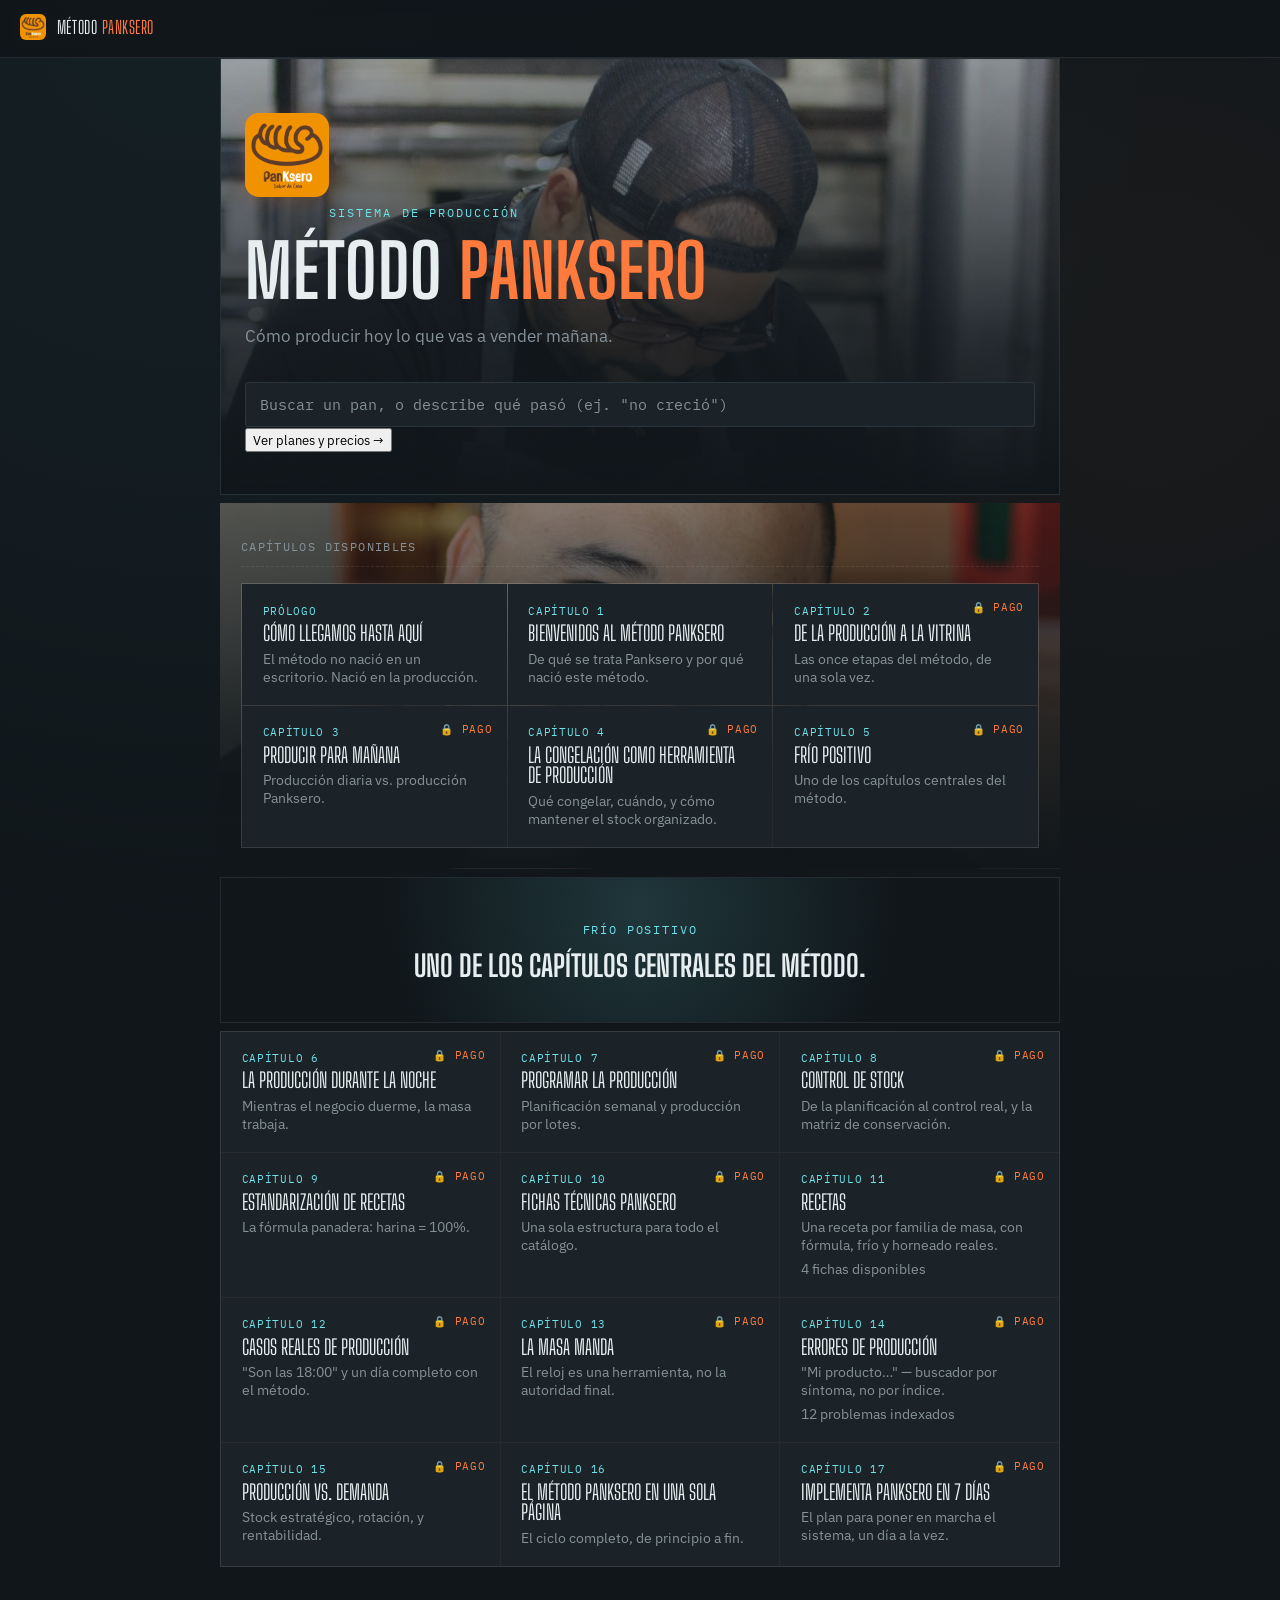
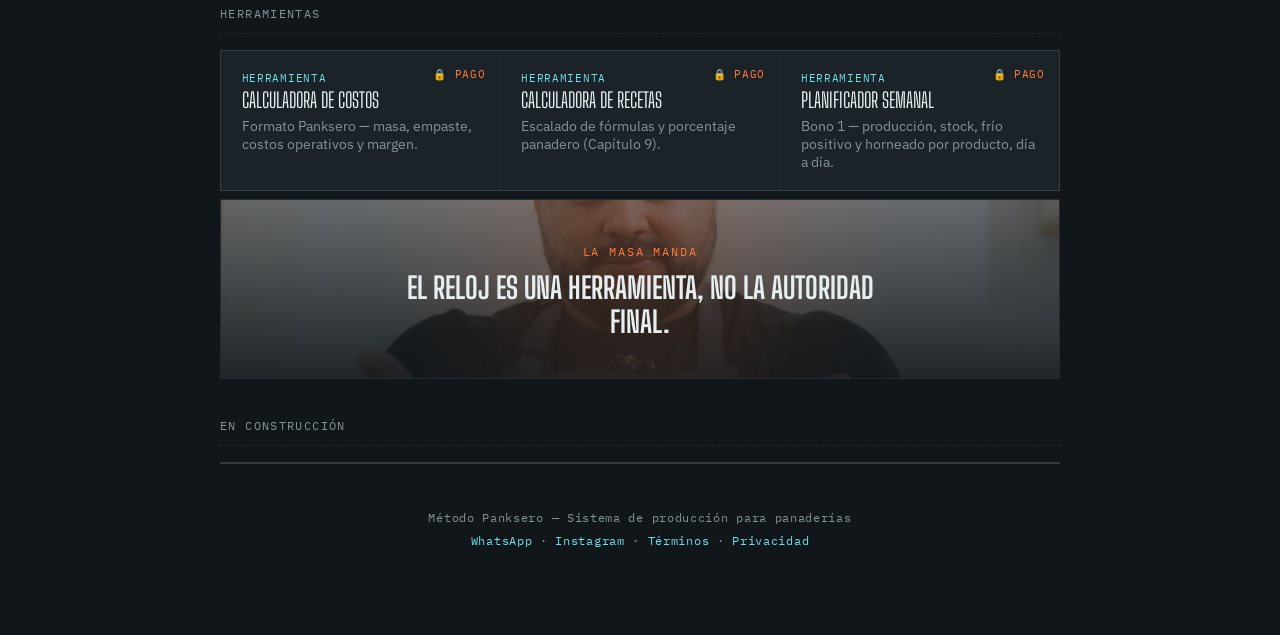
==== commit 2ea50ea9: "Agrega herramienta Planificador semanal (Bono 1) y muro de acceso con estilos - Nueva herramienta: P" ====
--- a/index.html
+++ b/index.html
@@ -10,7 +10,7 @@
 <link rel="preconnect" href="https://fonts.gstatic.com" crossorigin>
 <link href="https://fonts.googleapis.com/css2?family=Big+Shoulders+Display:wght@600;700;800&family=Big+Shoulders+Text:wght@500;600&family=IBM+Plex+Sans:wght@400;500;600&family=IBM+Plex+Mono:wght@400;500;600&display=swap" rel="stylesheet">
 <link rel="icon" type="image/webp" href="logo-panksero.webp">
-<link rel="stylesheet" href="style.css?v=5">
+<link rel="stylesheet" href="style.css?v=6">
 </head>
 <body>
 
@@ -23,7 +23,7 @@
 
 <!-- Contenido: un archivo por capítulo. Agregar uno nuevo no requiere tocar app.js -->
 <script src="contenido-prologo.js?v=1"></script>
-<script src="contenido-capitulo-1.js?v=1"></script>
+<script src="contenido-capitulo-1.js?v=2"></script>
 <script src="contenido-capitulo-2.js?v=1"></script>
 <script src="contenido-capitulo-3.js?v=1"></script>
 <script src="contenido-capitulo-4.js?v=1"></script>
@@ -33,16 +33,17 @@
 <script src="contenido-capitulo-8.js?v=1"></script>
 <script src="contenido-capitulo-9.js?v=1"></script>
 <script src="contenido-capitulo-10.js?v=1"></script>
-<script src="contenido-capitulo-11.js?v=3"></script>
+<script src="contenido-capitulo-11.js?v=4"></script>
 <script src="contenido-capitulo-12.js?v=1"></script>
 <script src="contenido-capitulo-13.js?v=1"></script>
 <script src="contenido-capitulo-14.js?v=1"></script>
 <script src="contenido-capitulo-15.js?v=1"></script>
-<script src="contenido-capitulo-16.js?v=1"></script>
+<script src="contenido-capitulo-16.js?v=2"></script>
 <script src="contenido-capitulo-17.js?v=1"></script>
 <script src="contenido-bonos.js?v=1"></script>
 <script src="herramienta-calculadora-costos.js?v=3"></script>
 <script src="herramienta-calculadora-recetas.js?v=2"></script>
+<script src="herramienta-planificador-semanal.js?v=1"></script>
 <script src="contenido-roadmap.js?v=3"></script>
 <script src="config-precios.js?v=1"></script>
 <script src="config-acceso.js?v=1"></script>
--- a/style.css
+++ b/style.css
@@ -865,3 +865,83 @@
 }
 
 .credito-links a:hover { text-decoration: underline; }
+
+/* ---------- Muro de acceso ---------- */
+
+.lock-tag-pago {
+  position: absolute;
+  top: 0.7rem;
+  right: 0.9rem;
+  font-family: "IBM Plex Mono", monospace;
+  font-size: 0.66rem;
+  color: var(--brasa);
+}
+.module-card { position: relative; }
+
+.muro-link { color: var(--escarcha); text-decoration: underline; }
+
+.muro-form {
+  margin-top: 1.6rem;
+  display: flex;
+  flex-direction: column;
+  gap: 0.9rem;
+  max-width: 360px;
+}
+.muro-form .calc-input { padding: 0.8rem 0.9rem; font-size: 1rem; }
+.muro-error { color: var(--brasa); font-size: 0.85rem; margin: 0; }
+
+/* ---------- Planificador semanal ---------- */
+
+.plan-toolbar { display: flex; align-items: center; gap: 0.8rem; margin-bottom: 1.6rem; flex-wrap: wrap; }
+.plan-toolbar .calc-add { width: auto; padding: 0.6rem 1rem; }
+.plan-guardado { color: var(--escarcha); font-size: 0.78rem; min-width: 90px; }
+
+.plan-lista { display: flex; flex-direction: column; gap: 2rem; }
+
+.plan-card {
+  border: 1px solid var(--acero-borde);
+  background: var(--acero);
+  padding: 1.2rem;
+}
+
+.plan-card-header {
+  display: flex;
+  align-items: center;
+  gap: 0.6rem;
+  margin-bottom: 1rem;
+}
+.plan-nombre {
+  font-family: "Big Shoulders Text", "IBM Plex Sans", sans-serif;
+  font-weight: 600;
+  font-size: 1.05rem;
+  flex: 1;
+}
+
+.plan-tabla { font-size: 0.82rem; }
+.plan-tabla th { text-align: center; }
+.plan-tabla td { padding: 0.3rem; }
+.plan-fila-label {
+  font-family: "IBM Plex Mono", monospace;
+  font-size: 0.72rem;
+  color: var(--grafito);
+  white-space: nowrap;
+  text-align: left !important;
+}
+.plan-celda { width: 100%; padding: 0.4rem 0.3rem; text-align: center; font-size: 0.85rem; }
+
+/* Vista de impresión: solo el consolidado, sin interfaz de la app */
+@media print {
+  .topbar, .no-print, .hero, .search-row, #resultadosBuscador,
+  .section-label, .shelf, footer.credito, .ficha-header .eyebrow {
+    display: none !important;
+  }
+  body { background: #fff; color: #000; }
+  .plan-card { border: 1px solid #999; break-inside: avoid; page-break-inside: avoid; }
+  .plan-tabla th, .plan-tabla td { color: #000; border-color: #ccc; }
+  .calc-input { background: #fff; color: #000; border-color: #ccc; }
+  .plan-nombre { font-size: 1.1rem; }
+}
+
+.plan-receta-select { max-width: 220px; font-size: 0.82rem; }
+.plan-proyeccion { margin-top: 0.6rem; }
+.plan-tabla-proyeccion td:last-child { text-align: right; color: var(--brasa); font-family: "IBM Plex Mono", monospace; }
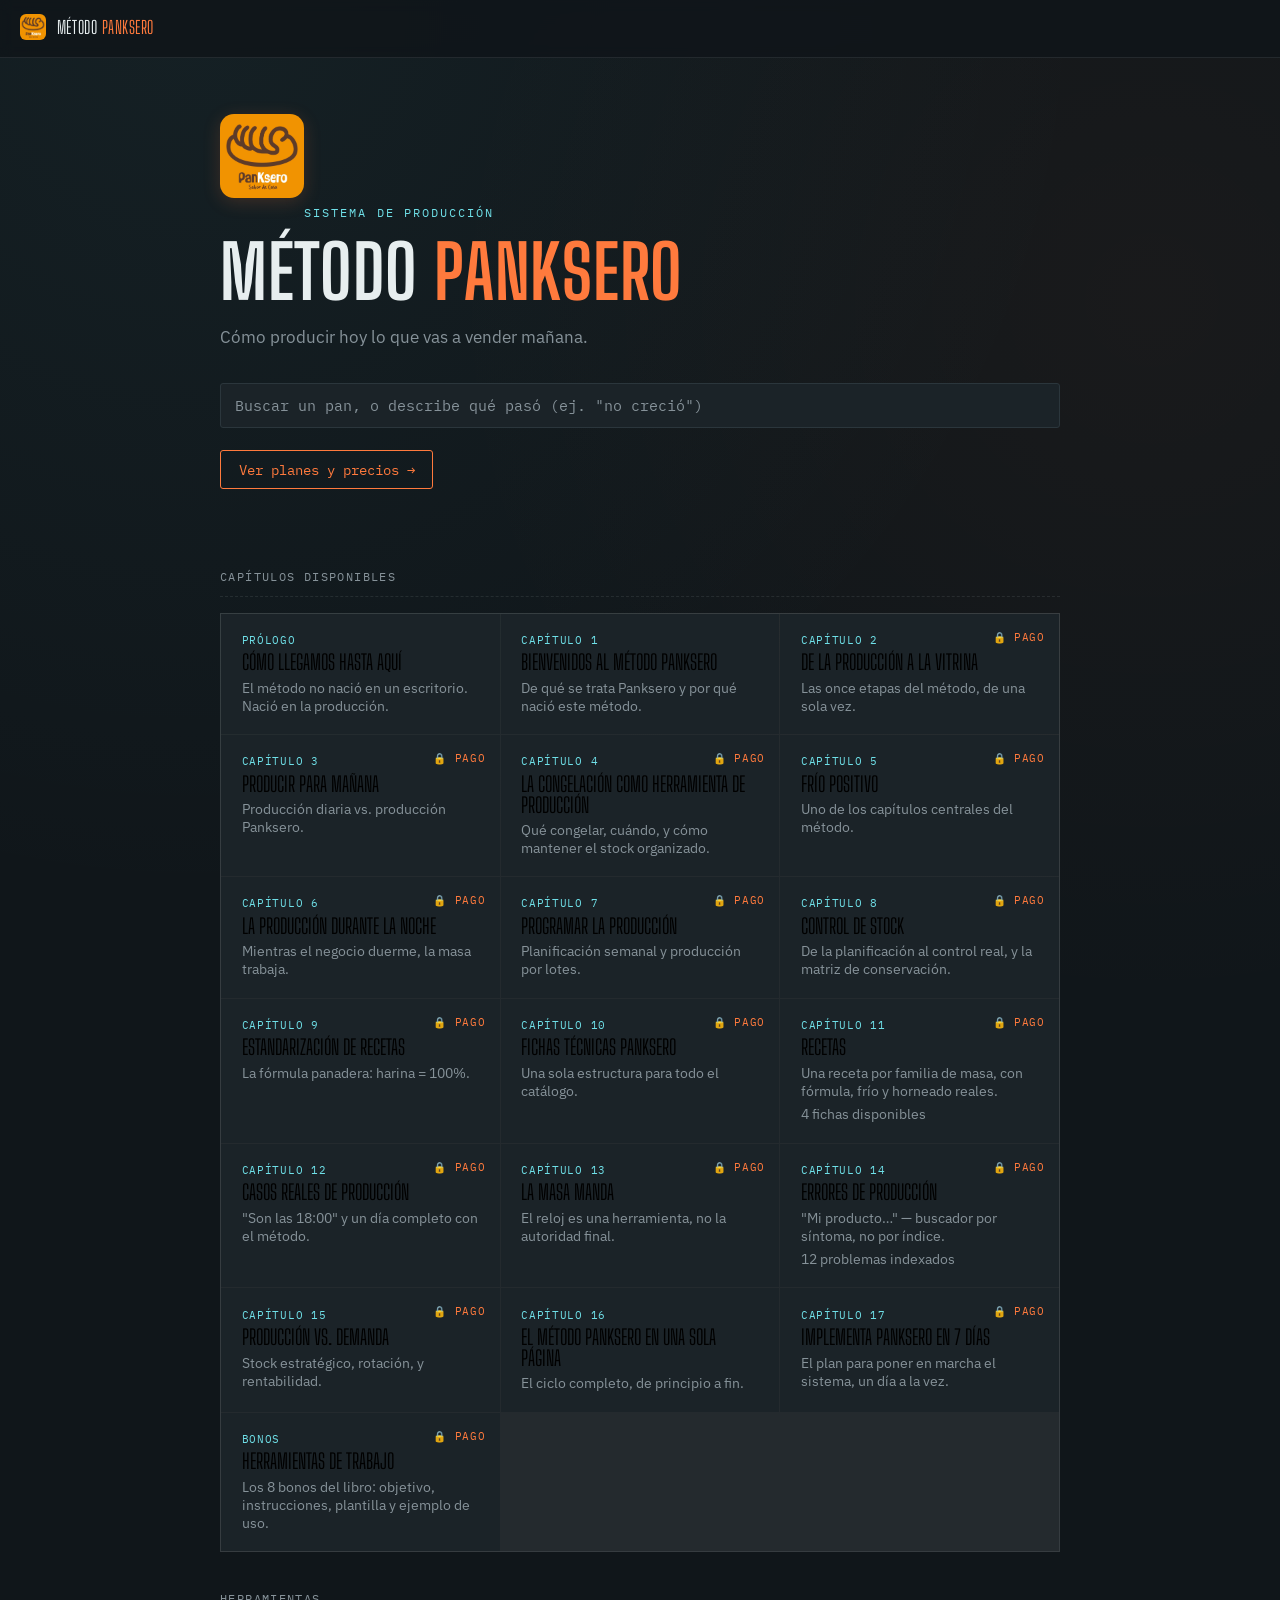
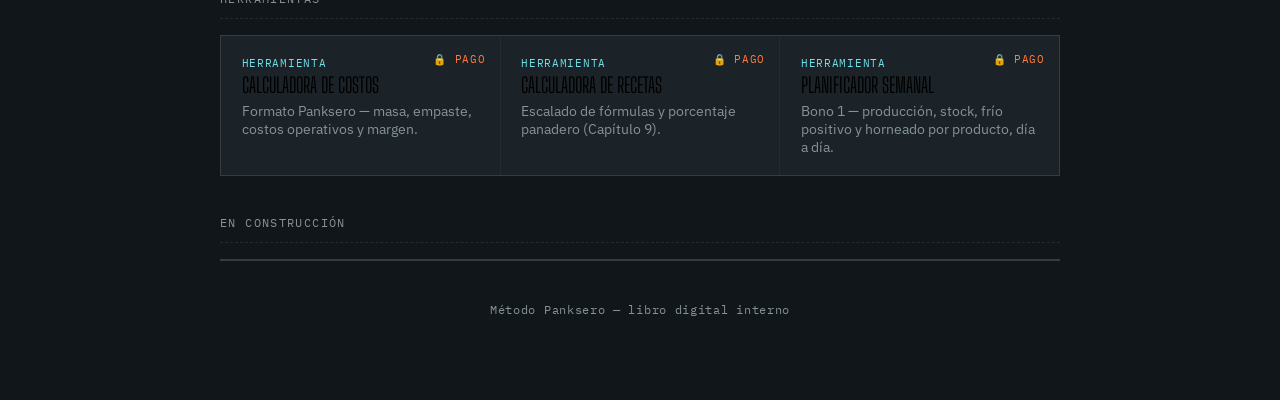
==== commit 752ff7de: "Actualiza app Panksero (paquete v10)" ====
--- a/index.html
+++ b/index.html
@@ -10,20 +10,20 @@
 <link rel="preconnect" href="https://fonts.gstatic.com" crossorigin>
 <link href="https://fonts.googleapis.com/css2?family=Big+Shoulders+Display:wght@600;700;800&family=Big+Shoulders+Text:wght@500;600&family=IBM+Plex+Sans:wght@400;500;600&family=IBM+Plex+Mono:wght@400;500;600&display=swap" rel="stylesheet">
 <link rel="icon" type="image/webp" href="logo-panksero.webp">
-<link rel="stylesheet" href="style.css?v=6">
+<link rel="stylesheet" href="style.css?v=3">
 </head>
 <body>
 
 <header class="topbar">
-<button class="back-btn" id="backBtn" hidden>← Volver</button>
-<span class="brand"><img src="logo-panksero.webp" class="brand-logo" alt="Panksero"> Método <em>Panksero</em></span>
+  <button class="back-btn" id="backBtn" hidden>← Volver</button>
+  <span class="brand"><img src="logo-panksero.webp" class="brand-logo" alt="Panksero"> Método <em>Panksero</em></span>
 </header>
 
 <main id="app" aria-live="polite"></main>
 
 <!-- Contenido: un archivo por capítulo. Agregar uno nuevo no requiere tocar app.js -->
 <script src="contenido-prologo.js?v=1"></script>
-<script src="contenido-capitulo-1.js?v=2"></script>
+<script src="contenido-capitulo-1.js?v=1"></script>
 <script src="contenido-capitulo-2.js?v=1"></script>
 <script src="contenido-capitulo-3.js?v=1"></script>
 <script src="contenido-capitulo-4.js?v=1"></script>
@@ -33,12 +33,12 @@
 <script src="contenido-capitulo-8.js?v=1"></script>
 <script src="contenido-capitulo-9.js?v=1"></script>
 <script src="contenido-capitulo-10.js?v=1"></script>
-<script src="contenido-capitulo-11.js?v=4"></script>
+<script src="contenido-capitulo-11.js?v=3"></script>
 <script src="contenido-capitulo-12.js?v=1"></script>
 <script src="contenido-capitulo-13.js?v=1"></script>
 <script src="contenido-capitulo-14.js?v=1"></script>
 <script src="contenido-capitulo-15.js?v=1"></script>
-<script src="contenido-capitulo-16.js?v=2"></script>
+<script src="contenido-capitulo-16.js?v=1"></script>
 <script src="contenido-capitulo-17.js?v=1"></script>
 <script src="contenido-bonos.js?v=1"></script>
 <script src="herramienta-calculadora-costos.js?v=3"></script>
@@ -49,7 +49,7 @@
 <script src="config-acceso.js?v=1"></script>
 
 <!-- Motor: no contiene contenido, solo lógica de vistas y rutas -->
-<script src="app.js?v=7"></script>
+<script src="app.js?v=5"></script>
 
 </body>
 </html>
--- a/style.css
+++ b/style.css
@@ -1,51 +1,51 @@
 /* ============================================================
-MÉTODO PANKSERO — motor visual, v2
-Dirección: "turno de noche" — el obrador a las 3am, cuando
-la masa trabaja sola. Dos acentos funcionales, no decorativos:
-escarcha (congelación / frío positivo) y brasa (horno).
-Nunca se usan intercambiados: el color dice en qué parte
-del ciclo está ese dato.
-============================================================ */
+   MÉTODO PANKSERO — motor visual, v2
+   Dirección: "turno de noche" — el obrador a las 3am, cuando
+   la masa trabaja sola. Dos acentos funcionales, no decorativos:
+   escarcha (congelación / frío positivo) y brasa (horno).
+   Nunca se usan intercambiados: el color dice en qué parte
+   del ciclo está ese dato.
+   ============================================================ */
 
 :root {
---noche: #10161A; /* fondo — obrador de madrugada */
---acero: #1B2328; /* paneles, tarjetas */
---acero-borde: #2B363C;
---vaho: #E7EEEF; /* texto principal — vapor sobre acero frío */
---grafito: #869299; /* texto secundario */
---escarcha: #6FE0E8; /* SOLO congelación / frío positivo */
---escarcha-tenue: rgba(111, 224, 232, 0.12);
---brasa: #FF7A3D; /* SOLO horno / calor */
---brasa-tenue: rgba(255, 122, 61, 0.14);
---linea: rgba(231, 238, 239, 0.09);
---radius: 3px;
+  --noche: #10161A;      /* fondo — obrador de madrugada */
+  --acero: #1B2328;      /* paneles, tarjetas */
+  --acero-borde: #2B363C;
+  --vaho: #E7EEEF;       /* texto principal — vapor sobre acero frío */
+  --grafito: #869299;    /* texto secundario */
+  --escarcha: #6FE0E8;   /* SOLO congelación / frío positivo */
+  --escarcha-tenue: rgba(111, 224, 232, 0.12);
+  --brasa: #FF7A3D;      /* SOLO horno / calor */
+  --brasa-tenue: rgba(255, 122, 61, 0.14);
+  --linea: rgba(231, 238, 239, 0.09);
+  --radius: 3px;
 }
 
 * { box-sizing: border-box; }
 
 body {
-margin: 0;
-background: var(--noche);
-background-image:
-radial-gradient(circle at 15% 0%, rgba(111,224,232,0.05), transparent 40%),
-radial-gradient(circle at 90% 15%, rgba(255,122,61,0.04), transparent 35%);
-color: var(--vaho);
-font-family: "IBM Plex Sans", -apple-system, sans-serif;
-line-height: 1.6;
--webkit-font-smoothing: antialiased;
+  margin: 0;
+  background: var(--noche);
+  background-image:
+    radial-gradient(circle at 15% 0%, rgba(111,224,232,0.05), transparent 40%),
+    radial-gradient(circle at 90% 15%, rgba(255,122,61,0.04), transparent 35%);
+  color: var(--vaho);
+  font-family: "IBM Plex Sans", -apple-system, sans-serif;
+  line-height: 1.6;
+  -webkit-font-smoothing: antialiased;
 }
 
 h1, h2, .display {
-font-family: "Big Shoulders Display", sans-serif;
-font-weight: 700;
-text-transform: uppercase;
-letter-spacing: 0.01em;
-color: var(--vaho);
-margin: 0;
+  font-family: "Big Shoulders Display", sans-serif;
+  font-weight: 700;
+  text-transform: uppercase;
+  letter-spacing: 0.01em;
+  color: var(--vaho);
+  margin: 0;
 }
 
 .mono, .dato .v, .stop .val, table.formula td, .recipe-num {
-font-family: "IBM Plex Mono", monospace;
+  font-family: "IBM Plex Mono", monospace;
 }
 
 em { font-style: normal; color: var(--brasa); }
@@ -53,8 +53,8 @@
 a { color: inherit; }
 
 :focus-visible {
-outline: 2px solid var(--escarcha);
-outline-offset: 2px;
+  outline: 2px solid var(--escarcha);
+  outline-offset: 2px;
 }
 
 button { font-family: inherit; cursor: pointer; }
@@ -62,214 +62,195 @@
 /* ---------- Barra superior ---------- */
 
 .topbar {
-position: sticky;
-top: 0;
-z-index: 10;
-display: flex;
-align-items: center;
-gap: 1rem;
-padding: 0.9rem 1.25rem;
-background: rgba(16, 22, 26, 0.9);
-backdrop-filter: blur(6px);
-border-bottom: 1px solid var(--linea);
+  position: sticky;
+  top: 0;
+  z-index: 10;
+  display: flex;
+  align-items: center;
+  gap: 1rem;
+  padding: 0.9rem 1.25rem;
+  background: rgba(16, 22, 26, 0.9);
+  backdrop-filter: blur(6px);
+  border-bottom: 1px solid var(--linea);
 }
 
 .back-btn {
-background: none;
-border: 1px solid var(--acero-borde);
-border-radius: var(--radius);
-font-family: "IBM Plex Mono", monospace;
-font-size: 0.78rem;
-letter-spacing: 0.04em;
-color: var(--escarcha);
-padding: 0.35rem 0.6rem;
+  background: none;
+  border: 1px solid var(--acero-borde);
+  border-radius: var(--radius);
+  font-family: "IBM Plex Mono", monospace;
+  font-size: 0.78rem;
+  letter-spacing: 0.04em;
+  color: var(--escarcha);
+  padding: 0.35rem 0.6rem;
 }
 .back-btn:hover { border-color: var(--escarcha); }
 
 .brand {
-font-family: "Big Shoulders Display", sans-serif;
-font-size: 1.1rem;
-text-transform: uppercase;
-letter-spacing: 0.03em;
+  font-family: "Big Shoulders Display", sans-serif;
+  font-size: 1.1rem;
+  text-transform: uppercase;
+  letter-spacing: 0.03em;
 }
 
 /* ---------- Layout general ---------- */
 
 main#app {
-max-width: 880px;
-margin: 0 auto;
-padding: 0 1.25rem 4rem;
+  max-width: 880px;
+  margin: 0 auto;
+  padding: 0 1.25rem 4rem;
 }
 
 /* ---------- Vista: Inicio ---------- */
 
-.hero {
-position: relative;
-padding: 3.4rem 1.5rem 2.6rem;
-margin: 0 0 0.5rem;
-border: 1px solid var(--linea);
-overflow: hidden;
-isolation: isolate;
-}
-.hero::before {
-content: "";
-position: absolute;
-inset: 0;
-z-index: -1;
-background-image:
-linear-gradient(180deg, rgba(16,22,26,0.35) 0%, rgba(16,22,26,0.86) 62%, var(--noche) 100%),
-url("panka-01.jpg");
-background-size: cover;
-background-position: center 18%;
-}
+.hero { padding: 3.5rem 0 2.5rem; }
 
 .hero .eyebrow {
-display: inline-block;
-font-family: "IBM Plex Mono", monospace;
-font-size: 0.72rem;
-letter-spacing: 0.18em;
-text-transform: uppercase;
-color: var(--escarcha);
-margin-bottom: 1rem;
+  display: inline-block;
+  font-family: "IBM Plex Mono", monospace;
+  font-size: 0.72rem;
+  letter-spacing: 0.18em;
+  text-transform: uppercase;
+  color: var(--escarcha);
+  margin-bottom: 1rem;
 }
 
 .hero h1 {
-font-size: clamp(2.8rem, 8vw, 4.6rem);
-line-height: 0.92;
+  font-size: clamp(2.8rem, 8vw, 4.6rem);
+  line-height: 0.92;
 }
 
 .hero p.lead {
-margin-top: 1.1rem;
-max-width: 46ch;
-font-size: 1.05rem;
-color: var(--grafito);
+  margin-top: 1.1rem;
+  max-width: 46ch;
+  font-size: 1.05rem;
+  color: var(--grafito);
 }
 
 .search-row { margin-top: 2rem; display: flex; gap: 0.6rem; }
 
 .search-row input {
-flex: 1;
-border: 1px solid var(--acero-borde);
-background: var(--acero);
-border-radius: var(--radius);
-padding: 0.75rem 0.9rem;
-font-size: 0.92rem;
-font-family: "IBM Plex Mono", monospace;
-color: var(--vaho);
+  flex: 1;
+  border: 1px solid var(--acero-borde);
+  background: var(--acero);
+  border-radius: var(--radius);
+  padding: 0.75rem 0.9rem;
+  font-size: 0.92rem;
+  font-family: "IBM Plex Mono", monospace;
+  color: var(--vaho);
 }
 .search-row input::placeholder { color: var(--grafito); }
 .search-row input:focus { border-color: var(--escarcha); outline: none; }
 
 .section-label {
-font-family: "IBM Plex Mono", monospace;
-font-size: 0.72rem;
-letter-spacing: 0.12em;
-text-transform: uppercase;
-color: var(--grafito);
-margin: 2.4rem 0 1rem;
-padding-bottom: 0.6rem;
-border-bottom: 1px dashed var(--linea);
+  font-family: "IBM Plex Mono", monospace;
+  font-size: 0.72rem;
+  letter-spacing: 0.12em;
+  text-transform: uppercase;
+  color: var(--grafito);
+  margin: 2.4rem 0 1rem;
+  padding-bottom: 0.6rem;
+  border-bottom: 1px dashed var(--linea);
 }
 
 .shelf {
-display: grid;
-grid-template-columns: repeat(auto-fill, minmax(230px, 1fr));
-gap: 1px;
-background: var(--linea);
-border: 1px solid var(--linea);
+  display: grid;
+  grid-template-columns: repeat(auto-fill, minmax(230px, 1fr));
+  gap: 1px;
+  background: var(--linea);
+  border: 1px solid var(--linea);
 }
 
 .module-card {
-text-align: left;
-background: var(--acero);
-border: none;
-padding: 1.2rem 1.3rem;
-display: flex;
-flex-direction: column;
-gap: 0.35rem;
-position: relative;
+  text-align: left;
+  background: var(--acero);
+  border: none;
+  padding: 1.2rem 1.3rem;
+  display: flex;
+  flex-direction: column;
+  gap: 0.35rem;
+  position: relative;
 }
 .module-card:not([disabled])::before {
-content: "";
-position: absolute;
-top: 0; left: 0;
-width: 3px; height: 100%;
-background: var(--escarcha);
-opacity: 0;
-transition: opacity 0.15s;
+  content: "";
+  position: absolute;
+  top: 0; left: 0;
+  width: 3px; height: 100%;
+  background: var(--escarcha);
+  opacity: 0;
+  transition: opacity 0.15s;
 }
 .module-card:not([disabled]):hover::before { opacity: 1; }
 .module-card[disabled] { cursor: default; opacity: 0.4; }
 
 .module-num {
-font-family: "IBM Plex Mono", monospace;
-font-size: 0.7rem;
-letter-spacing: 0.06em;
-color: var(--escarcha);
-text-transform: uppercase;
+  font-family: "IBM Plex Mono", monospace;
+  font-size: 0.7rem;
+  letter-spacing: 0.06em;
+  color: var(--escarcha);
+  text-transform: uppercase;
 }
 .module-card[disabled] .module-num { color: var(--grafito); }
 
 .module-title {
-font-family: "Big Shoulders Display", sans-serif;
-font-size: 1.3rem;
-text-transform: uppercase;
-line-height: 1;
-color: var(--vaho);
+  font-family: "Big Shoulders Display", sans-serif;
+  font-size: 1.3rem;
+  text-transform: uppercase;
+  line-height: 1;
 }
 
 .module-sub { font-size: 0.85rem; color: var(--grafito); }
 
 .lock-tag {
-margin-top: 0.3rem;
-font-family: "IBM Plex Mono", monospace;
-font-size: 0.68rem;
-letter-spacing: 0.06em;
-text-transform: uppercase;
-color: var(--grafito);
+  margin-top: 0.3rem;
+  font-family: "IBM Plex Mono", monospace;
+  font-size: 0.68rem;
+  letter-spacing: 0.06em;
+  text-transform: uppercase;
+  color: var(--grafito);
 }
 
 /* ---------- Vista: Módulo ---------- */
 
 .modulo-header { padding: 2.2rem 0 1.6rem; border-bottom: 1px solid var(--linea); }
 .modulo-header .eyebrow {
-font-family: "IBM Plex Mono", monospace;
-font-size: 0.72rem;
-letter-spacing: 0.14em;
-text-transform: uppercase;
-color: var(--escarcha);
+  font-family: "IBM Plex Mono", monospace;
+  font-size: 0.72rem;
+  letter-spacing: 0.14em;
+  text-transform: uppercase;
+  color: var(--escarcha);
 }
 .modulo-header h1 { font-size: clamp(2.2rem, 5vw, 3rem); margin-top: 0.4rem; }
 .modulo-header p { color: var(--grafito); margin-top: 0.6rem; max-width: 60ch; }
 
 .recipe-grid {
-display: grid;
-grid-template-columns: repeat(auto-fill, minmax(240px, 1fr));
-gap: 1px;
-margin-top: 1.6rem;
-background: var(--linea);
-border: 1px solid var(--linea);
+  display: grid;
+  grid-template-columns: repeat(auto-fill, minmax(240px, 1fr));
+  gap: 1px;
+  margin-top: 1.6rem;
+  background: var(--linea);
+  border: 1px solid var(--linea);
 }
 
 .recipe-card {
-text-align: left;
-background: var(--acero);
-border: none;
-padding: 1.1rem 1.2rem;
-display: grid;
-grid-template-columns: auto 1fr;
-gap: 0.2rem 0.9rem;
-align-items: baseline;
+  text-align: left;
+  background: var(--acero);
+  border: none;
+  padding: 1.1rem 1.2rem;
+  display: grid;
+  grid-template-columns: auto 1fr;
+  gap: 0.2rem 0.9rem;
+  align-items: baseline;
 }
 .recipe-card:hover { background: #202A30; }
 
 .recipe-num { font-size: 1.15rem; color: var(--brasa); grid-row: 1 / 3; }
 
 .recipe-name {
-font-family: "Big Shoulders Text", "IBM Plex Sans", sans-serif;
-font-weight: 600;
-font-size: 1.05rem;
-text-transform: uppercase;
+  font-family: "Big Shoulders Text", "IBM Plex Sans", sans-serif;
+  font-weight: 600;
+  font-size: 1.05rem;
+  text-transform: uppercase;
 }
 
 .recipe-rol { font-size: 0.8rem; color: var(--grafito); }
@@ -278,32 +259,32 @@
 
 .ficha-header { padding: 2rem 0 0.6rem; }
 .ficha-header .eyebrow {
-font-family: "IBM Plex Mono", monospace;
-font-size: 0.72rem;
-letter-spacing: 0.1em;
-text-transform: uppercase;
-color: var(--brasa);
+  font-family: "IBM Plex Mono", monospace;
+  font-size: 0.72rem;
+  letter-spacing: 0.1em;
+  text-transform: uppercase;
+  color: var(--brasa);
 }
 .ficha-header h1 { font-size: clamp(2.3rem, 6vw, 3.4rem); margin-top: 0.3rem; }
 .ficha-header .identidad { color: var(--grafito); margin-top: 0.6rem; max-width: 62ch; }
 
 .datos-rapidos {
-margin-top: 1.6rem;
-display: grid;
-grid-template-columns: repeat(auto-fit, minmax(120px, 1fr));
-gap: 1px;
-background: var(--linea);
-border: 1px solid var(--linea);
+  margin-top: 1.6rem;
+  display: grid;
+  grid-template-columns: repeat(auto-fit, minmax(120px, 1fr));
+  gap: 1px;
+  background: var(--linea);
+  border: 1px solid var(--linea);
 }
 .dato { background: var(--acero); padding: 0.9rem 1rem; }
 .dato .k {
-display: block;
-font-family: "IBM Plex Mono", monospace;
-font-size: 0.66rem;
-letter-spacing: 0.06em;
-text-transform: uppercase;
-color: var(--grafito);
-margin-bottom: 0.3rem;
+  display: block;
+  font-family: "IBM Plex Mono", monospace;
+  font-size: 0.66rem;
+  letter-spacing: 0.06em;
+  text-transform: uppercase;
+  color: var(--grafito);
+  margin-bottom: 0.3rem;
 }
 .dato .v { font-weight: 600; font-size: 0.95rem; }
 .dato .v.pendiente { color: var(--grafito); font-style: normal; }
@@ -311,257 +292,158 @@
 /* Línea de horneado — el signature: lectura de gauge frost -> ember */
 .linea-horneado { margin: 2.4rem 0 2rem; }
 .linea-horneado h2 {
-font-size: 0.72rem;
-font-family: "IBM Plex Mono", monospace;
-letter-spacing: 0.14em;
-color: var(--grafito);
-margin-bottom: 1.2rem;
-text-transform: uppercase;
+  font-size: 0.72rem;
+  font-family: "IBM Plex Mono", monospace;
+  letter-spacing: 0.14em;
+  color: var(--grafito);
+  margin-bottom: 1.2rem;
+  text-transform: uppercase;
 }
 
 .ribbon { display: flex; align-items: stretch; }
 .stop { flex: 1; position: relative; padding-top: 1.6rem; }
 .stop:not(:last-child)::after {
-content: "";
-position: absolute;
-top: 0.4rem;
-left: 50%;
-width: 100%;
-height: 2px;
-background: repeating-linear-gradient(90deg, var(--stop-color, var(--escarcha)) 0 6px, transparent 6px 10px);
+  content: "";
+  position: absolute;
+  top: 0.4rem;
+  left: 50%;
+  width: 100%;
+  height: 2px;
+  background: repeating-linear-gradient(90deg, var(--stop-color, var(--escarcha)) 0 6px, transparent 6px 10px);
 }
 .stop .dot {
-position: absolute;
-top: 0; left: 50%;
-transform: translateX(-50%) rotate(45deg);
-width: 9px; height: 9px;
-background: var(--stop-color, var(--escarcha));
+  position: absolute;
+  top: 0; left: 50%;
+  transform: translateX(-50%) rotate(45deg);
+  width: 9px; height: 9px;
+  background: var(--stop-color, var(--escarcha));
 }
 .stop .lbl {
-text-align: center;
-font-family: "IBM Plex Mono", monospace;
-font-size: 0.68rem;
-letter-spacing: 0.05em;
-text-transform: uppercase;
-color: var(--grafito);
+  text-align: center;
+  font-family: "IBM Plex Mono", monospace;
+  font-size: 0.68rem;
+  letter-spacing: 0.05em;
+  text-transform: uppercase;
+  color: var(--grafito);
 }
 .stop .lbl-link {
-background: none;
-border: none;
-width: 100%;
-color: var(--escarcha);
-text-decoration: underline;
-text-underline-offset: 2px;
-padding: 0;
+  background: none;
+  border: none;
+  width: 100%;
+  color: var(--escarcha);
+  text-decoration: underline;
+  text-underline-offset: 2px;
+  padding: 0;
 }
 .stop .lbl-link:hover { color: var(--vaho); }
 
 /* Artículo (capítulos de puro texto) */
 nav.toc {
-margin: 1.6rem 0 2rem;
-padding: 1rem 1.2rem;
-border: 1px solid var(--acero-borde);
-background: var(--acero);
+  margin: 1.6rem 0 2rem;
+  padding: 1rem 1.2rem;
+  border: 1px solid var(--acero-borde);
+  background: var(--acero);
 }
 nav.toc ul { list-style: none; margin: 0; padding: 0; columns: 2; gap: 1.2rem; }
 nav.toc li { break-inside: avoid; margin-bottom: 0.5rem; }
 nav.toc a.toc-link {
-font-family: "IBM Plex Mono", monospace;
-font-size: 0.82rem;
-color: var(--escarcha);
-text-decoration: none;
+  font-family: "IBM Plex Mono", monospace;
+  font-size: 0.82rem;
+  color: var(--escarcha);
+  text-decoration: none;
 }
 nav.toc a.toc-link:hover { text-decoration: underline; }
 
 .articulo-body section { margin-bottom: 2.2rem; scroll-margin-top: 5rem; }
 .articulo-body section h2 {
-font-family: "Big Shoulders Text", "IBM Plex Sans", sans-serif;
-font-size: 1.2rem;
-text-transform: none;
-letter-spacing: 0;
-color: var(--vaho);
-margin: 0 0 0.6rem;
+  font-family: "Big Shoulders Text", "IBM Plex Sans", sans-serif;
+  font-size: 1.2rem;
+  text-transform: none;
+  letter-spacing: 0;
+  color: var(--vaho);
+  margin: 0 0 0.6rem;
 }
 .articulo-body p { margin-bottom: 0.8rem; }
 
 .refs { margin-top: 0.8rem; display: flex; flex-wrap: wrap; gap: 0.5rem; }
 .ref-link {
-display: inline-block;
-font-family: "IBM Plex Mono", monospace;
-font-size: 0.76rem;
-padding: 0.35rem 0.6rem;
-border: 1px solid var(--escarcha);
-color: var(--escarcha);
-background: var(--escarcha-tenue);
+  display: inline-block;
+  font-family: "IBM Plex Mono", monospace;
+  font-size: 0.76rem;
+  padding: 0.35rem 0.6rem;
+  border: 1px solid var(--escarcha);
+  color: var(--escarcha);
+  background: var(--escarcha-tenue);
 }
 button.ref-link:hover { background: var(--escarcha); color: var(--noche); }
 .ref-pendiente {
-border-color: var(--acero-borde);
-color: var(--grafito);
-background: none;
+  border-color: var(--acero-borde);
+  color: var(--grafito);
+  background: none;
 }
 .stop .val { text-align: center; font-size: 0.85rem; margin-top: 0.25rem; padding: 0 0.4rem; color: var(--vaho); }
 
 table.formula { width: 100%; border-collapse: collapse; margin-top: 0.6rem; font-size: 0.9rem; }
 table.formula th {
-text-align: left;
-font-family: "IBM Plex Mono", monospace;
-font-size: 0.68rem;
-letter-spacing: 0.06em;
-text-transform: uppercase;
-color: var(--grafito);
-border-bottom: 1px solid var(--acero-borde);
-padding: 0.5rem 0.6rem;
+  text-align: left;
+  font-family: "IBM Plex Mono", monospace;
+  font-size: 0.68rem;
+  letter-spacing: 0.06em;
+  text-transform: uppercase;
+  color: var(--grafito);
+  border-bottom: 1px solid var(--acero-borde);
+  padding: 0.5rem 0.6rem;
 }
 table.formula td { padding: 0.55rem 0.6rem; border-bottom: 1px solid var(--linea); }
 table.formula td:last-child, table.formula th:last-child { text-align: right; }
 table.formula td:first-child { font-family: "IBM Plex Sans", sans-serif; }
 
 .ficha-body h2 {
-font-family: "IBM Plex Mono", monospace;
-font-size: 0.75rem;
-letter-spacing: 0.1em;
-text-transform: uppercase;
-color: var(--brasa);
-margin: 2.2rem 0 0.6rem;
+  font-family: "IBM Plex Mono", monospace;
+  font-size: 0.75rem;
+  letter-spacing: 0.1em;
+  text-transform: uppercase;
+  color: var(--brasa);
+  margin: 2.2rem 0 0.6rem;
 }
 .ficha-body p { margin: 0; color: var(--vaho); }
 .ficha-body ul { margin: 0; padding-left: 1.2rem; color: var(--vaho); }
 .ficha-body ul li { margin-bottom: 0.35rem; }
 .ficha-body .nota {
-margin-top: 2rem;
-padding: 0.9rem 1.1rem;
-background: var(--escarcha-tenue);
-border-left: 2px solid var(--escarcha);
-font-size: 0.88rem;
-color: var(--vaho);
+  margin-top: 2rem;
+  padding: 0.9rem 1.1rem;
+  background: var(--escarcha-tenue);
+  border-left: 2px solid var(--escarcha);
+  font-size: 0.88rem;
+  color: var(--vaho);
 }
 
 .badge-venta {
-display: inline-block;
-margin-top: 0.4rem;
-font-family: "IBM Plex Mono", monospace;
-font-size: 0.78rem;
-padding: 0.25rem 0.7rem;
-background: var(--brasa-tenue);
-color: var(--brasa);
-border: 1px solid var(--brasa);
-border-radius: var(--radius);
+  display: inline-block;
+  margin-top: 0.4rem;
+  font-family: "IBM Plex Mono", monospace;
+  font-size: 0.78rem;
+  padding: 0.25rem 0.7rem;
+  background: var(--brasa-tenue);
+  color: var(--brasa);
+  border: 1px solid var(--brasa);
+  border-radius: var(--radius);
 }
 
 .empty-state { padding: 4rem 1rem; text-align: center; color: var(--grafito); }
 
 footer.credito {
-text-align: center;
-padding: 2.5rem 0 1rem;
-font-family: "IBM Plex Mono", monospace;
-font-size: 0.72rem;
-letter-spacing: 0.06em;
-color: var(--grafito);
+  text-align: center;
+  padding: 2.5rem 0 1rem;
+  font-family: "IBM Plex Mono", monospace;
+  font-size: 0.72rem;
+  letter-spacing: 0.06em;
+  color: var(--grafito);
 }
 
 @media (max-width: 560px) {
-.hero { padding-top: 2.2rem; }
-.datos-rapidos { grid-template-columns: repeat(2, 1fr); }
-}
-
-/* ---------- Fondo fotográfico: sección de capítulos ---------- */
-
-.capitulos-fondo {
-position: relative;
-padding: 1.8rem 1.3rem 1.3rem;
-margin: 0 0 0.5rem;
-overflow: hidden;
-isolation: isolate;
-}
-.capitulos-fondo::before {
-content: "";
-position: absolute;
-inset: 0;
-z-index: -1;
-background-image:
-linear-gradient(180deg, rgba(16,22,26,0.5) 0%, rgba(16,22,26,0.88) 60%, var(--noche) 100%),
-url("panka-03.jpg");
-background-size: cover;
-background-position: center 20%;
-}
-.capitulos-fondo .section-label {
-margin-top: 0.4rem;
-}
-
-@media (max-width: 560px) {
-.capitulos-fondo { padding: 1.4rem 1rem 1rem; }
-}
-
-/* ---------- Bandas fotográficas (separadores de sección) ---------- */
-
-.foto-banda {
-position: relative;
-margin: 0.5rem 0;
-padding: 2.4rem 1.4rem;
-text-align: center;
-overflow: hidden;
-border: 1px solid var(--linea);
-isolation: isolate;
-}
-.foto-banda::before {
-content: "";
-position: absolute;
-inset: 0;
-z-index: -2;
-background-size: cover;
-background-position: center;
-}
-.foto-banda::after {
-content: "";
-position: absolute;
-inset: 0;
-z-index: -1;
-}
-
-.foto-banda-frio::before {
-background-image: url("https://images.unsplash.com/photo-1644144299431-79b8f6e8b069?auto=format&fit=crop&w=1400&q=65");
-background-position: center 30%;
-}
-.foto-banda-frio::after {
-background:
-radial-gradient(circle at 50% 20%, rgba(111,224,232,0.16), transparent 60%),
-linear-gradient(180deg, rgba(16,22,26,0.55), rgba(16,22,26,0.9));
-}
-.foto-banda-frio .foto-banda-eyebrow { color: var(--escarcha); }
-
-.foto-banda-horno::before {
-background-image: url("panka-02.jpg");
-background-position: center 38%;
-}
-.foto-banda-horno::after {
-background:
-radial-gradient(circle at 50% 20%, rgba(255,122,61,0.18), transparent 60%),
-linear-gradient(180deg, rgba(16,22,26,0.6), rgba(16,22,26,0.92));
-}
-.foto-banda-horno .foto-banda-eyebrow { color: var(--brasa); }
-
-.foto-banda-eyebrow {
-display: inline-block;
-font-family: "IBM Plex Mono", monospace;
-font-size: 0.72rem;
-letter-spacing: 0.16em;
-text-transform: uppercase;
-margin-bottom: 0.6rem;
-}
-.foto-banda-quote {
-font-family: "Big Shoulders Display", sans-serif;
-font-weight: 700;
-font-size: clamp(1.3rem, 3.4vw, 1.85rem);
-text-transform: uppercase;
-line-height: 1.15;
-color: var(--vaho);
-max-width: 38ch;
-margin: 0 auto;
-}
-
-@media (max-width: 560px) {
-.foto-banda { padding: 1.9rem 1.1rem; }
+  .hero { padding-top: 2.2rem; }
+  .datos-rapidos { grid-template-columns: repeat(2, 1fr); }
 }
 
 /* ---------- Herramientas (calculadoras) ---------- */
@@ -571,99 +453,99 @@
 .calc-intro { color: var(--grafito); max-width: 60ch; margin-bottom: 1.6rem; }
 
 .calc-section-label {
-font-family: "IBM Plex Mono", monospace;
-font-size: 0.72rem;
-letter-spacing: 0.1em;
-text-transform: uppercase;
-color: var(--brasa);
-margin: 1.8rem 0 0.8rem;
+  font-family: "IBM Plex Mono", monospace;
+  font-size: 0.72rem;
+  letter-spacing: 0.1em;
+  text-transform: uppercase;
+  color: var(--brasa);
+  margin: 1.8rem 0 0.8rem;
 }
 
 .calc-list { display: flex; flex-direction: column; gap: 0.5rem; }
 
 .calc-row {
-display: grid;
-grid-template-columns: 1.4fr 1fr auto;
-gap: 0.5rem;
-align-items: center;
+  display: grid;
+  grid-template-columns: 1.4fr 1fr auto;
+  gap: 0.5rem;
+  align-items: center;
 }
 .calc-row-receta { grid-template-columns: 1.2fr 0.8fr auto auto; }
 
 .calc-input {
-border: 1px solid var(--acero-borde);
-background: var(--acero);
-color: var(--vaho);
-font-family: "IBM Plex Sans", sans-serif;
-font-size: 0.92rem;
-padding: 0.55rem 0.7rem;
-border-radius: var(--radius);
+  border: 1px solid var(--acero-borde);
+  background: var(--acero);
+  color: var(--vaho);
+  font-family: "IBM Plex Sans", sans-serif;
+  font-size: 0.92rem;
+  padding: 0.55rem 0.7rem;
+  border-radius: var(--radius);
 }
 .calc-input:focus { border-color: var(--brasa); outline: none; }
 .calc-input-num { font-family: "IBM Plex Mono", monospace; }
 
 .calc-checkbox {
-display: flex;
-align-items: center;
-gap: 0.4rem;
-font-family: "IBM Plex Mono", monospace;
-font-size: 0.78rem;
-color: var(--grafito);
-white-space: nowrap;
+  display: flex;
+  align-items: center;
+  gap: 0.4rem;
+  font-family: "IBM Plex Mono", monospace;
+  font-size: 0.78rem;
+  color: var(--grafito);
+  white-space: nowrap;
 }
 
 .calc-remove {
-background: none;
-border: 1px solid var(--acero-borde);
-color: var(--grafito);
-width: 34px;
-height: 34px;
-border-radius: var(--radius);
-font-size: 0.9rem;
+  background: none;
+  border: 1px solid var(--acero-borde);
+  color: var(--grafito);
+  width: 34px;
+  height: 34px;
+  border-radius: var(--radius);
+  font-size: 0.9rem;
 }
 .calc-remove:hover { border-color: var(--brasa); color: var(--brasa); }
 
 .calc-add {
-margin-top: 0.8rem;
-background: none;
-border: 1px dashed var(--acero-borde);
-color: var(--escarcha);
-font-family: "IBM Plex Mono", monospace;
-font-size: 0.85rem;
-padding: 0.6rem 1rem;
-width: 100%;
-border-radius: var(--radius);
+  margin-top: 0.8rem;
+  background: none;
+  border: 1px dashed var(--acero-borde);
+  color: var(--escarcha);
+  font-family: "IBM Plex Mono", monospace;
+  font-size: 0.85rem;
+  padding: 0.6rem 1rem;
+  width: 100%;
+  border-radius: var(--radius);
 }
 .calc-add:hover { border-color: var(--escarcha); }
 
 .calc-params { display: flex; flex-direction: column; gap: 1rem; }
 .calc-params label {
-display: flex;
-flex-direction: column;
-gap: 0.4rem;
-font-size: 0.85rem;
-color: var(--grafito);
+  display: flex;
+  flex-direction: column;
+  gap: 0.4rem;
+  font-size: 0.85rem;
+  color: var(--grafito);
 }
 
 .calc-results {
-display: grid;
-grid-template-columns: repeat(auto-fit, minmax(160px, 1fr));
-gap: 1px;
-background: var(--linea);
-border: 1px solid var(--linea);
+  display: grid;
+  grid-template-columns: repeat(auto-fit, minmax(160px, 1fr));
+  gap: 1px;
+  background: var(--linea);
+  border: 1px solid var(--linea);
 }
 .calc-result {
-background: var(--acero);
-padding: 0.9rem 1rem;
-display: flex;
-flex-direction: column;
-gap: 0.3rem;
+  background: var(--acero);
+  padding: 0.9rem 1rem;
+  display: flex;
+  flex-direction: column;
+  gap: 0.3rem;
 }
 .calc-result .k {
-font-family: "IBM Plex Mono", monospace;
-font-size: 0.66rem;
-letter-spacing: 0.05em;
-text-transform: uppercase;
-color: var(--grafito);
+  font-family: "IBM Plex Mono", monospace;
+  font-size: 0.66rem;
+  letter-spacing: 0.05em;
+  text-transform: uppercase;
+  color: var(--grafito);
 }
 .calc-result .v { font-size: 1.15rem; font-weight: 600; }
 .calc-result-highlight { background: var(--brasa-tenue); }
@@ -671,51 +553,51 @@
 
 .calc-formula-table { margin-top: 0.6rem; }
 .calc-nota-verificacion {
-margin-top: 1rem;
-font-size: 0.82rem;
-color: var(--grafito);
+  margin-top: 1rem;
+  font-size: 0.82rem;
+  color: var(--grafito);
 }
 
 @media (max-width: 560px) {
-.calc-row { grid-template-columns: 1fr auto; }
-.calc-row .calc-input-nombre { grid-column: 1 / -1; }
-.calc-row-receta { grid-template-columns: 1fr auto; }
-.calc-row-receta .calc-input-nombre { grid-column: 1 / -1; }
+  .calc-row { grid-template-columns: 1fr auto; }
+  .calc-row .calc-input-nombre { grid-column: 1 / -1; }
+  .calc-row-receta { grid-template-columns: 1fr auto; }
+  .calc-row-receta .calc-input-nombre { grid-column: 1 / -1; }
 }
 
 .calc-row-costeo {
-grid-template-columns: 1.3fr 0.8fr 0.8fr 0.9fr auto;
+  grid-template-columns: 1.3fr 0.8fr 0.8fr 0.9fr auto;
 }
 .calc-row-header {
-font-family: "IBM Plex Mono", monospace;
-font-size: 0.68rem;
-letter-spacing: 0.05em;
-text-transform: uppercase;
-color: var(--grafito);
-padding: 0 0.1rem 0.3rem;
+  font-family: "IBM Plex Mono", monospace;
+  font-size: 0.68rem;
+  letter-spacing: 0.05em;
+  text-transform: uppercase;
+  color: var(--grafito);
+  padding: 0 0.1rem 0.3rem;
 }
 .calc-costo-auto {
-font-size: 0.92rem;
-color: var(--escarcha);
-text-align: right;
-padding-right: 0.4rem;
+  font-size: 0.92rem;
+  color: var(--escarcha);
+  text-align: right;
+  padding-right: 0.4rem;
 }
 .calc-params-grid { display: grid; grid-template-columns: repeat(auto-fit, minmax(180px, 1fr)); gap: 1rem; }
 
 @media (max-width: 620px) {
-.calc-row-costeo { grid-template-columns: 1fr auto; }
-.calc-row-costeo .calc-input-nombre { grid-column: 1 / -1; }
-.calc-row-header { display: none; }
+  .calc-row-costeo { grid-template-columns: 1fr auto; }
+  .calc-row-costeo .calc-input-nombre { grid-column: 1 / -1; }
+  .calc-row-header { display: none; }
 }
 
 .proceso-list {
-margin: 0.6rem 0 0;
-padding-left: 1.4rem;
-counter-reset: proceso;
+  margin: 0.6rem 0 0;
+  padding-left: 1.4rem;
+  counter-reset: proceso;
 }
 .proceso-list li {
-margin-bottom: 0.9rem;
-padding-left: 0.3rem;
+  margin-bottom: 0.9rem;
+  padding-left: 0.3rem;
 }
 .proceso-list li strong { color: var(--brasa); }
 
@@ -726,145 +608,99 @@
 /* ---------- Logo real Panksero ---------- */
 
 .brand-logo {
-width: 26px;
-height: 26px;
-object-fit: cover;
-border-radius: 6px;
-vertical-align: middle;
-margin-right: 0.4rem;
-position: relative;
-top: -2px;
+  width: 26px;
+  height: 26px;
+  object-fit: cover;
+  border-radius: 6px;
+  vertical-align: middle;
+  margin-right: 0.4rem;
+  position: relative;
+  top: -2px;
 }
 
 .hero-logo {
-width: 84px;
-height: 84px;
-object-fit: cover;
-border-radius: 14px;
-margin-bottom: 1.2rem;
-box-shadow: 0 4px 18px rgba(255, 122, 61, 0.18);
-}
-
-/* ---------- Oferta (precios) ---------- */
+  width: 84px;
+  height: 84px;
+  object-fit: cover;
+  border-radius: 14px;
+  margin-bottom: 1.2rem;
+  box-shadow: 0 4px 18px rgba(255, 122, 61, 0.18);
+}
+
+/* ---------- Página de oferta ---------- */
+
+.oferta-cta {
+  margin-top: 1.4rem;
+  background: none;
+  border: 1px solid var(--brasa);
+  color: var(--brasa);
+  font-family: "IBM Plex Mono", monospace;
+  font-size: 0.85rem;
+  padding: 0.6rem 1.1rem;
+  border-radius: var(--radius);
+}
+.oferta-cta:hover { background: var(--brasa-tenue); }
 
 .oferta-grid {
-display: grid;
-grid-template-columns: repeat(auto-fit, minmax(260px, 1fr));
-gap: 1px;
-background: var(--linea);
-border: 1px solid var(--linea);
-margin-top: 1.6rem;
+  display: grid;
+  grid-template-columns: repeat(auto-fit, minmax(240px, 1fr));
+  gap: 1px;
+  background: var(--linea);
+  border: 1px solid var(--linea);
+  margin-top: 2rem;
 }
 
 .oferta-card {
-background: var(--acero);
-padding: 1.6rem 1.4rem;
-display: flex;
-flex-direction: column;
-position: relative;
-}
-
-.oferta-card-destacada { background: #202A30; }
-
+  background: var(--acero);
+  padding: 1.6rem 1.4rem;
+  display: flex;
+  flex-direction: column;
+  gap: 1rem;
+  position: relative;
+}
+.oferta-card-destacada {
+  background: #232E29;
+  border-top: 2px solid var(--escarcha);
+}
 .oferta-badge {
-position: absolute;
-top: -1px;
-right: -1px;
-background: var(--brasa);
-color: var(--noche);
-font-family: "IBM Plex Mono", monospace;
-font-size: 0.68rem;
-font-weight: 600;
-letter-spacing: 0.05em;
-text-transform: uppercase;
-padding: 0.3rem 0.6rem;
+  position: absolute;
+  top: -1px;
+  right: 1.2rem;
+  background: var(--escarcha);
+  color: var(--noche);
+  font-family: "IBM Plex Mono", monospace;
+  font-size: 0.66rem;
+  letter-spacing: 0.05em;
+  text-transform: uppercase;
+  padding: 0.2rem 0.6rem;
+  border-radius: 0 0 4px 4px;
 }
 
 .oferta-nombre {
-font-family: "Big Shoulders Display", sans-serif;
-font-size: 1.5rem;
-text-transform: uppercase;
-margin: 0 0 0.6rem;
-color: var(--vaho);
-}
-
-.oferta-precio {
-display: flex;
-align-items: baseline;
-gap: 0.5rem;
-margin-bottom: 0.4rem;
-}
-
+  font-family: "Big Shoulders Display", sans-serif;
+  font-size: 1.5rem;
+  text-transform: uppercase;
+}
+
+.oferta-precio { display: flex; flex-direction: column; gap: 0.2rem; }
 .oferta-tipo {
-font-family: "IBM Plex Mono", monospace;
-font-size: 0.72rem;
-letter-spacing: 0.06em;
-text-transform: uppercase;
-color: var(--grafito);
-}
-
-.oferta-monto {
-font-size: 1.5rem;
-font-weight: 600;
-color: var(--escarcha);
-}
-
-.oferta-duracion {
-font-size: 0.85rem;
-color: var(--grafito);
-margin: 0 0 0.8rem;
-}
-
-.oferta-incluye {
-list-style: none;
-margin: 0.8rem 0 1.4rem;
-padding: 0;
-flex: 1;
-}
-
-.oferta-incluye li {
-padding: 0.5rem 0;
-border-bottom: 1px dashed var(--linea);
-font-size: 0.9rem;
-color: var(--vaho);
-}
-
-.oferta-incluye li:last-child { border-bottom: none; }
-
-.oferta-cta-link {
-display: block;
-text-align: center;
-background: var(--brasa);
-color: var(--noche);
-font-family: "IBM Plex Mono", monospace;
-font-size: 0.85rem;
-font-weight: 600;
-letter-spacing: 0.03em;
-text-decoration: none;
-padding: 0.8rem 1rem;
-border-radius: var(--radius);
-transition: opacity 0.15s;
-}
-
-.oferta-cta-link:hover { opacity: 0.85; }
+  font-family: "IBM Plex Mono", monospace;
+  font-size: 0.7rem;
+  letter-spacing: 0.06em;
+  text-transform: uppercase;
+  color: var(--grafito);
+}
+.oferta-monto { font-size: 1.6rem; color: var(--brasa); }
+
+.oferta-incluye { margin: 0; padding-left: 1.1rem; font-size: 0.88rem; }
+.oferta-incluye li { margin-bottom: 0.5rem; color: var(--vaho); }
 
 .oferta-nota {
-margin-top: 1.6rem;
-font-size: 0.82rem;
-color: var(--grafito);
-max-width: 62ch;
-}
-
-.oferta-nota a { color: var(--escarcha); }
-
-footer.credito p { margin: 0.3rem 0; }
-
-.credito-links a {
-color: var(--escarcha);
-text-decoration: none;
-}
-
-.credito-links a:hover { text-decoration: underline; }
+  margin-top: 1.4rem;
+  font-size: 0.78rem;
+  color: var(--grafito);
+  text-align: center;
+}
 
 /* ---------- Muro de acceso ---------- */
 
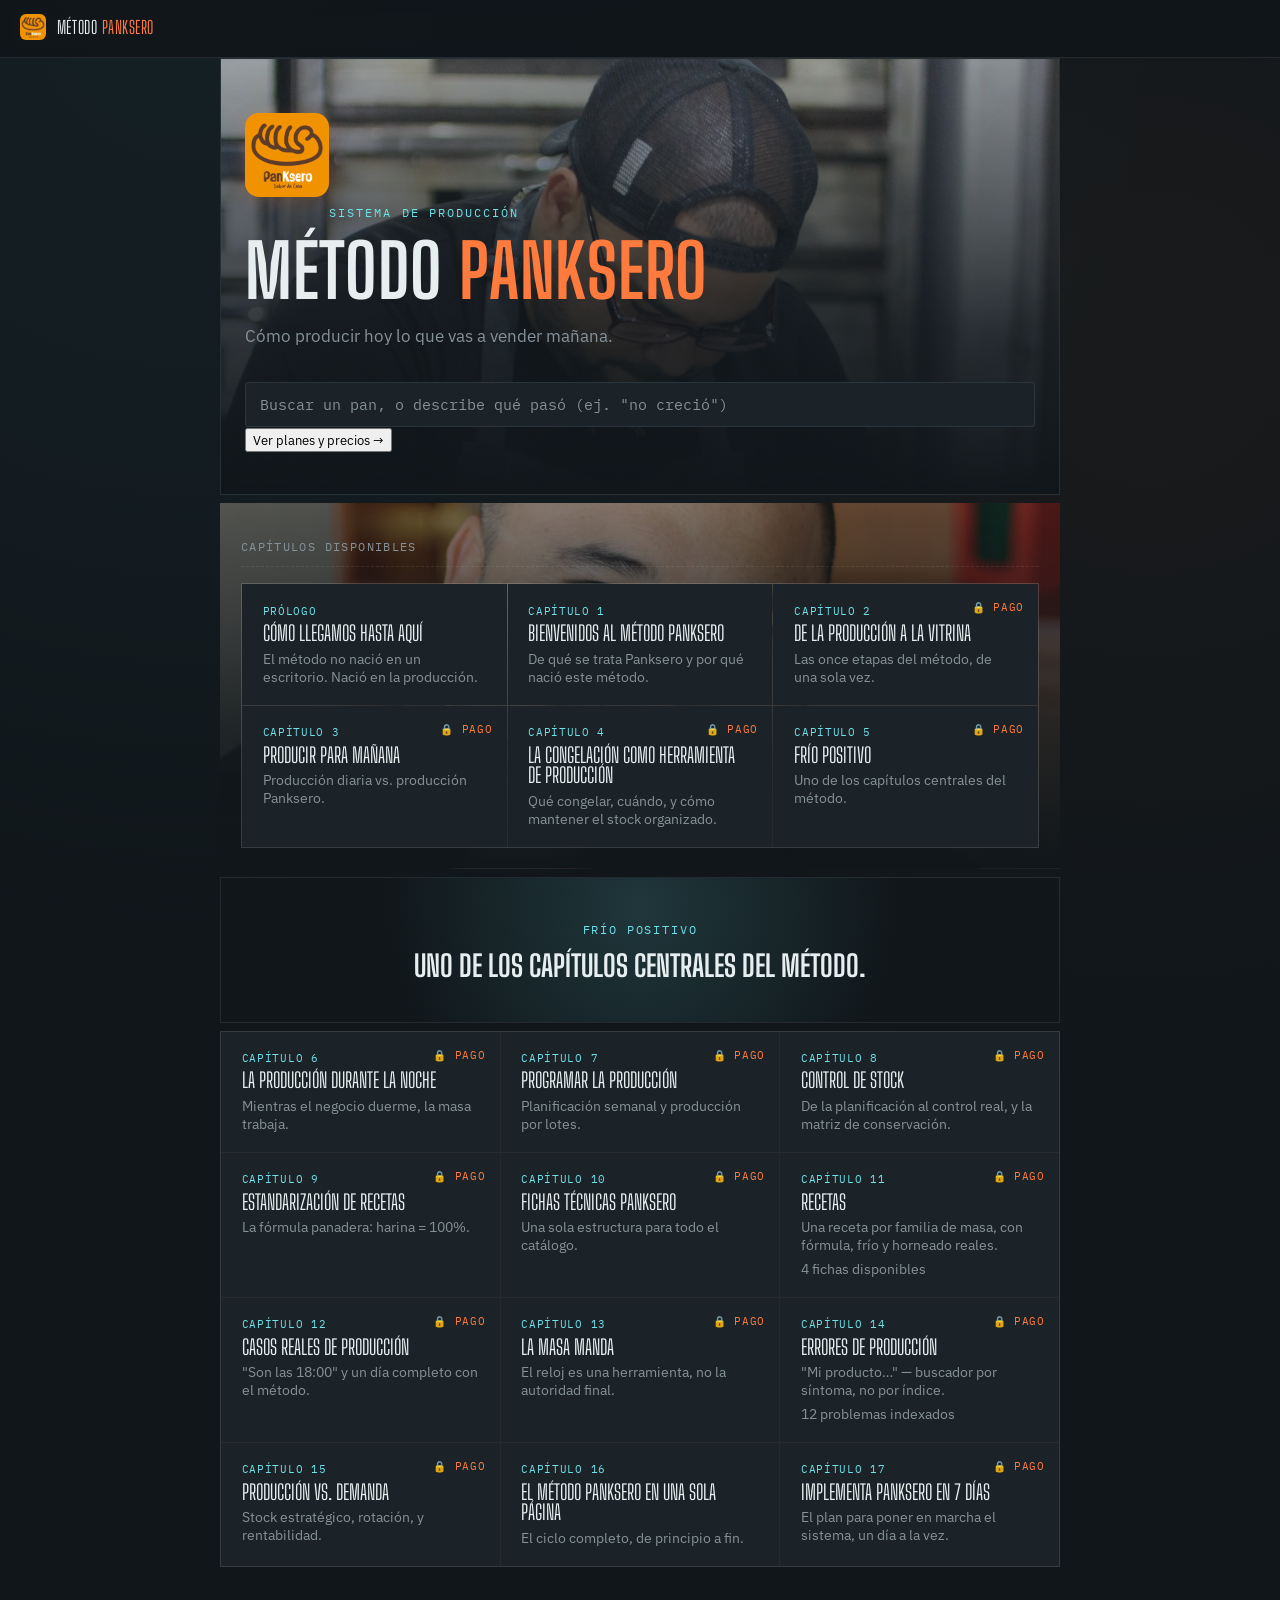
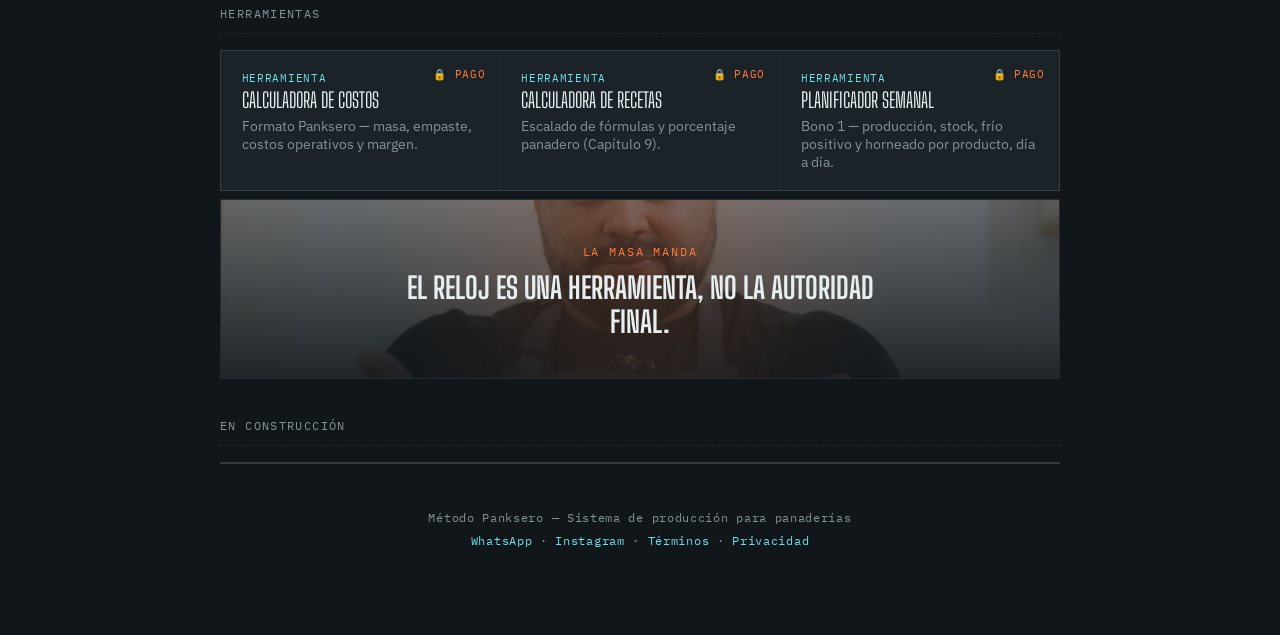
==== commit 1f29dbca: "Revierte config-precios.js, config-acceso.js, index.html y README al estado previo al paquete v10" ====
--- a/index.html
+++ b/index.html
@@ -10,20 +10,20 @@
 <link rel="preconnect" href="https://fonts.gstatic.com" crossorigin>
 <link href="https://fonts.googleapis.com/css2?family=Big+Shoulders+Display:wght@600;700;800&family=Big+Shoulders+Text:wght@500;600&family=IBM+Plex+Sans:wght@400;500;600&family=IBM+Plex+Mono:wght@400;500;600&display=swap" rel="stylesheet">
 <link rel="icon" type="image/webp" href="logo-panksero.webp">
-<link rel="stylesheet" href="style.css?v=3">
+<link rel="stylesheet" href="style.css?v=6">
 </head>
 <body>
 
 <header class="topbar">
-  <button class="back-btn" id="backBtn" hidden>← Volver</button>
-  <span class="brand"><img src="logo-panksero.webp" class="brand-logo" alt="Panksero"> Método <em>Panksero</em></span>
+<button class="back-btn" id="backBtn" hidden>← Volver</button>
+<span class="brand"><img src="logo-panksero.webp" class="brand-logo" alt="Panksero"> Método <em>Panksero</em></span>
 </header>
 
 <main id="app" aria-live="polite"></main>
 
 <!-- Contenido: un archivo por capítulo. Agregar uno nuevo no requiere tocar app.js -->
 <script src="contenido-prologo.js?v=1"></script>
-<script src="contenido-capitulo-1.js?v=1"></script>
+<script src="contenido-capitulo-1.js?v=2"></script>
 <script src="contenido-capitulo-2.js?v=1"></script>
 <script src="contenido-capitulo-3.js?v=1"></script>
 <script src="contenido-capitulo-4.js?v=1"></script>
@@ -33,12 +33,12 @@
 <script src="contenido-capitulo-8.js?v=1"></script>
 <script src="contenido-capitulo-9.js?v=1"></script>
 <script src="contenido-capitulo-10.js?v=1"></script>
-<script src="contenido-capitulo-11.js?v=3"></script>
+<script src="contenido-capitulo-11.js?v=4"></script>
 <script src="contenido-capitulo-12.js?v=1"></script>
 <script src="contenido-capitulo-13.js?v=1"></script>
 <script src="contenido-capitulo-14.js?v=1"></script>
 <script src="contenido-capitulo-15.js?v=1"></script>
-<script src="contenido-capitulo-16.js?v=1"></script>
+<script src="contenido-capitulo-16.js?v=2"></script>
 <script src="contenido-capitulo-17.js?v=1"></script>
 <script src="contenido-bonos.js?v=1"></script>
 <script src="herramienta-calculadora-costos.js?v=3"></script>
@@ -49,7 +49,7 @@
 <script src="config-acceso.js?v=1"></script>
 
 <!-- Motor: no contiene contenido, solo lógica de vistas y rutas -->
-<script src="app.js?v=5"></script>
+<script src="app.js?v=7"></script>
 
 </body>
 </html>
--- a/style.css
+++ b/style.css
@@ -1,51 +1,51 @@
 /* ============================================================
-   MÉTODO PANKSERO — motor visual, v2
-   Dirección: "turno de noche" — el obrador a las 3am, cuando
-   la masa trabaja sola. Dos acentos funcionales, no decorativos:
-   escarcha (congelación / frío positivo) y brasa (horno).
-   Nunca se usan intercambiados: el color dice en qué parte
-   del ciclo está ese dato.
-   ============================================================ */
+MÉTODO PANKSERO — motor visual, v2
+Dirección: "turno de noche" — el obrador a las 3am, cuando
+la masa trabaja sola. Dos acentos funcionales, no decorativos:
+escarcha (congelación / frío positivo) y brasa (horno).
+Nunca se usan intercambiados: el color dice en qué parte
+del ciclo está ese dato.
+============================================================ */
 
 :root {
-  --noche: #10161A;      /* fondo — obrador de madrugada */
-  --acero: #1B2328;      /* paneles, tarjetas */
-  --acero-borde: #2B363C;
-  --vaho: #E7EEEF;       /* texto principal — vapor sobre acero frío */
-  --grafito: #869299;    /* texto secundario */
-  --escarcha: #6FE0E8;   /* SOLO congelación / frío positivo */
-  --escarcha-tenue: rgba(111, 224, 232, 0.12);
-  --brasa: #FF7A3D;      /* SOLO horno / calor */
-  --brasa-tenue: rgba(255, 122, 61, 0.14);
-  --linea: rgba(231, 238, 239, 0.09);
-  --radius: 3px;
+--noche: #10161A; /* fondo — obrador de madrugada */
+--acero: #1B2328; /* paneles, tarjetas */
+--acero-borde: #2B363C;
+--vaho: #E7EEEF; /* texto principal — vapor sobre acero frío */
+--grafito: #869299; /* texto secundario */
+--escarcha: #6FE0E8; /* SOLO congelación / frío positivo */
+--escarcha-tenue: rgba(111, 224, 232, 0.12);
+--brasa: #FF7A3D; /* SOLO horno / calor */
+--brasa-tenue: rgba(255, 122, 61, 0.14);
+--linea: rgba(231, 238, 239, 0.09);
+--radius: 3px;
 }
 
 * { box-sizing: border-box; }
 
 body {
-  margin: 0;
-  background: var(--noche);
-  background-image:
-    radial-gradient(circle at 15% 0%, rgba(111,224,232,0.05), transparent 40%),
-    radial-gradient(circle at 90% 15%, rgba(255,122,61,0.04), transparent 35%);
-  color: var(--vaho);
-  font-family: "IBM Plex Sans", -apple-system, sans-serif;
-  line-height: 1.6;
-  -webkit-font-smoothing: antialiased;
+margin: 0;
+background: var(--noche);
+background-image:
+radial-gradient(circle at 15% 0%, rgba(111,224,232,0.05), transparent 40%),
+radial-gradient(circle at 90% 15%, rgba(255,122,61,0.04), transparent 35%);
+color: var(--vaho);
+font-family: "IBM Plex Sans", -apple-system, sans-serif;
+line-height: 1.6;
+-webkit-font-smoothing: antialiased;
 }
 
 h1, h2, .display {
-  font-family: "Big Shoulders Display", sans-serif;
-  font-weight: 700;
-  text-transform: uppercase;
-  letter-spacing: 0.01em;
-  color: var(--vaho);
-  margin: 0;
+font-family: "Big Shoulders Display", sans-serif;
+font-weight: 700;
+text-transform: uppercase;
+letter-spacing: 0.01em;
+color: var(--vaho);
+margin: 0;
 }
 
 .mono, .dato .v, .stop .val, table.formula td, .recipe-num {
-  font-family: "IBM Plex Mono", monospace;
+font-family: "IBM Plex Mono", monospace;
 }
 
 em { font-style: normal; color: var(--brasa); }
@@ -53,8 +53,8 @@
 a { color: inherit; }
 
 :focus-visible {
-  outline: 2px solid var(--escarcha);
-  outline-offset: 2px;
+outline: 2px solid var(--escarcha);
+outline-offset: 2px;
 }
 
 button { font-family: inherit; cursor: pointer; }
@@ -62,195 +62,214 @@
 /* ---------- Barra superior ---------- */
 
 .topbar {
-  position: sticky;
-  top: 0;
-  z-index: 10;
-  display: flex;
-  align-items: center;
-  gap: 1rem;
-  padding: 0.9rem 1.25rem;
-  background: rgba(16, 22, 26, 0.9);
-  backdrop-filter: blur(6px);
-  border-bottom: 1px solid var(--linea);
+position: sticky;
+top: 0;
+z-index: 10;
+display: flex;
+align-items: center;
+gap: 1rem;
+padding: 0.9rem 1.25rem;
+background: rgba(16, 22, 26, 0.9);
+backdrop-filter: blur(6px);
+border-bottom: 1px solid var(--linea);
 }
 
 .back-btn {
-  background: none;
-  border: 1px solid var(--acero-borde);
-  border-radius: var(--radius);
-  font-family: "IBM Plex Mono", monospace;
-  font-size: 0.78rem;
-  letter-spacing: 0.04em;
-  color: var(--escarcha);
-  padding: 0.35rem 0.6rem;
+background: none;
+border: 1px solid var(--acero-borde);
+border-radius: var(--radius);
+font-family: "IBM Plex Mono", monospace;
+font-size: 0.78rem;
+letter-spacing: 0.04em;
+color: var(--escarcha);
+padding: 0.35rem 0.6rem;
 }
 .back-btn:hover { border-color: var(--escarcha); }
 
 .brand {
-  font-family: "Big Shoulders Display", sans-serif;
-  font-size: 1.1rem;
-  text-transform: uppercase;
-  letter-spacing: 0.03em;
+font-family: "Big Shoulders Display", sans-serif;
+font-size: 1.1rem;
+text-transform: uppercase;
+letter-spacing: 0.03em;
 }
 
 /* ---------- Layout general ---------- */
 
 main#app {
-  max-width: 880px;
-  margin: 0 auto;
-  padding: 0 1.25rem 4rem;
+max-width: 880px;
+margin: 0 auto;
+padding: 0 1.25rem 4rem;
 }
 
 /* ---------- Vista: Inicio ---------- */
 
-.hero { padding: 3.5rem 0 2.5rem; }
+.hero {
+position: relative;
+padding: 3.4rem 1.5rem 2.6rem;
+margin: 0 0 0.5rem;
+border: 1px solid var(--linea);
+overflow: hidden;
+isolation: isolate;
+}
+.hero::before {
+content: "";
+position: absolute;
+inset: 0;
+z-index: -1;
+background-image:
+linear-gradient(180deg, rgba(16,22,26,0.35) 0%, rgba(16,22,26,0.86) 62%, var(--noche) 100%),
+url("panka-01.jpg");
+background-size: cover;
+background-position: center 18%;
+}
 
 .hero .eyebrow {
-  display: inline-block;
-  font-family: "IBM Plex Mono", monospace;
-  font-size: 0.72rem;
-  letter-spacing: 0.18em;
-  text-transform: uppercase;
-  color: var(--escarcha);
-  margin-bottom: 1rem;
+display: inline-block;
+font-family: "IBM Plex Mono", monospace;
+font-size: 0.72rem;
+letter-spacing: 0.18em;
+text-transform: uppercase;
+color: var(--escarcha);
+margin-bottom: 1rem;
 }
 
 .hero h1 {
-  font-size: clamp(2.8rem, 8vw, 4.6rem);
-  line-height: 0.92;
+font-size: clamp(2.8rem, 8vw, 4.6rem);
+line-height: 0.92;
 }
 
 .hero p.lead {
-  margin-top: 1.1rem;
-  max-width: 46ch;
-  font-size: 1.05rem;
-  color: var(--grafito);
+margin-top: 1.1rem;
+max-width: 46ch;
+font-size: 1.05rem;
+color: var(--grafito);
 }
 
 .search-row { margin-top: 2rem; display: flex; gap: 0.6rem; }
 
 .search-row input {
-  flex: 1;
-  border: 1px solid var(--acero-borde);
-  background: var(--acero);
-  border-radius: var(--radius);
-  padding: 0.75rem 0.9rem;
-  font-size: 0.92rem;
-  font-family: "IBM Plex Mono", monospace;
-  color: var(--vaho);
+flex: 1;
+border: 1px solid var(--acero-borde);
+background: var(--acero);
+border-radius: var(--radius);
+padding: 0.75rem 0.9rem;
+font-size: 0.92rem;
+font-family: "IBM Plex Mono", monospace;
+color: var(--vaho);
 }
 .search-row input::placeholder { color: var(--grafito); }
 .search-row input:focus { border-color: var(--escarcha); outline: none; }
 
 .section-label {
-  font-family: "IBM Plex Mono", monospace;
-  font-size: 0.72rem;
-  letter-spacing: 0.12em;
-  text-transform: uppercase;
-  color: var(--grafito);
-  margin: 2.4rem 0 1rem;
-  padding-bottom: 0.6rem;
-  border-bottom: 1px dashed var(--linea);
+font-family: "IBM Plex Mono", monospace;
+font-size: 0.72rem;
+letter-spacing: 0.12em;
+text-transform: uppercase;
+color: var(--grafito);
+margin: 2.4rem 0 1rem;
+padding-bottom: 0.6rem;
+border-bottom: 1px dashed var(--linea);
 }
 
 .shelf {
-  display: grid;
-  grid-template-columns: repeat(auto-fill, minmax(230px, 1fr));
-  gap: 1px;
-  background: var(--linea);
-  border: 1px solid var(--linea);
+display: grid;
+grid-template-columns: repeat(auto-fill, minmax(230px, 1fr));
+gap: 1px;
+background: var(--linea);
+border: 1px solid var(--linea);
 }
 
 .module-card {
-  text-align: left;
-  background: var(--acero);
-  border: none;
-  padding: 1.2rem 1.3rem;
-  display: flex;
-  flex-direction: column;
-  gap: 0.35rem;
-  position: relative;
+text-align: left;
+background: var(--acero);
+border: none;
+padding: 1.2rem 1.3rem;
+display: flex;
+flex-direction: column;
+gap: 0.35rem;
+position: relative;
 }
 .module-card:not([disabled])::before {
-  content: "";
-  position: absolute;
-  top: 0; left: 0;
-  width: 3px; height: 100%;
-  background: var(--escarcha);
-  opacity: 0;
-  transition: opacity 0.15s;
+content: "";
+position: absolute;
+top: 0; left: 0;
+width: 3px; height: 100%;
+background: var(--escarcha);
+opacity: 0;
+transition: opacity 0.15s;
 }
 .module-card:not([disabled]):hover::before { opacity: 1; }
 .module-card[disabled] { cursor: default; opacity: 0.4; }
 
 .module-num {
-  font-family: "IBM Plex Mono", monospace;
-  font-size: 0.7rem;
-  letter-spacing: 0.06em;
-  color: var(--escarcha);
-  text-transform: uppercase;
+font-family: "IBM Plex Mono", monospace;
+font-size: 0.7rem;
+letter-spacing: 0.06em;
+color: var(--escarcha);
+text-transform: uppercase;
 }
 .module-card[disabled] .module-num { color: var(--grafito); }
 
 .module-title {
-  font-family: "Big Shoulders Display", sans-serif;
-  font-size: 1.3rem;
-  text-transform: uppercase;
-  line-height: 1;
+font-family: "Big Shoulders Display", sans-serif;
+font-size: 1.3rem;
+text-transform: uppercase;
+line-height: 1;
+color: var(--vaho);
 }
 
 .module-sub { font-size: 0.85rem; color: var(--grafito); }
 
 .lock-tag {
-  margin-top: 0.3rem;
-  font-family: "IBM Plex Mono", monospace;
-  font-size: 0.68rem;
-  letter-spacing: 0.06em;
-  text-transform: uppercase;
-  color: var(--grafito);
+margin-top: 0.3rem;
+font-family: "IBM Plex Mono", monospace;
+font-size: 0.68rem;
+letter-spacing: 0.06em;
+text-transform: uppercase;
+color: var(--grafito);
 }
 
 /* ---------- Vista: Módulo ---------- */
 
 .modulo-header { padding: 2.2rem 0 1.6rem; border-bottom: 1px solid var(--linea); }
 .modulo-header .eyebrow {
-  font-family: "IBM Plex Mono", monospace;
-  font-size: 0.72rem;
-  letter-spacing: 0.14em;
-  text-transform: uppercase;
-  color: var(--escarcha);
+font-family: "IBM Plex Mono", monospace;
+font-size: 0.72rem;
+letter-spacing: 0.14em;
+text-transform: uppercase;
+color: var(--escarcha);
 }
 .modulo-header h1 { font-size: clamp(2.2rem, 5vw, 3rem); margin-top: 0.4rem; }
 .modulo-header p { color: var(--grafito); margin-top: 0.6rem; max-width: 60ch; }
 
 .recipe-grid {
-  display: grid;
-  grid-template-columns: repeat(auto-fill, minmax(240px, 1fr));
-  gap: 1px;
-  margin-top: 1.6rem;
-  background: var(--linea);
-  border: 1px solid var(--linea);
+display: grid;
+grid-template-columns: repeat(auto-fill, minmax(240px, 1fr));
+gap: 1px;
+margin-top: 1.6rem;
+background: var(--linea);
+border: 1px solid var(--linea);
 }
 
 .recipe-card {
-  text-align: left;
-  background: var(--acero);
-  border: none;
-  padding: 1.1rem 1.2rem;
-  display: grid;
-  grid-template-columns: auto 1fr;
-  gap: 0.2rem 0.9rem;
-  align-items: baseline;
+text-align: left;
+background: var(--acero);
+border: none;
+padding: 1.1rem 1.2rem;
+display: grid;
+grid-template-columns: auto 1fr;
+gap: 0.2rem 0.9rem;
+align-items: baseline;
 }
 .recipe-card:hover { background: #202A30; }
 
 .recipe-num { font-size: 1.15rem; color: var(--brasa); grid-row: 1 / 3; }
 
 .recipe-name {
-  font-family: "Big Shoulders Text", "IBM Plex Sans", sans-serif;
-  font-weight: 600;
-  font-size: 1.05rem;
-  text-transform: uppercase;
+font-family: "Big Shoulders Text", "IBM Plex Sans", sans-serif;
+font-weight: 600;
+font-size: 1.05rem;
+text-transform: uppercase;
 }
 
 .recipe-rol { font-size: 0.8rem; color: var(--grafito); }
@@ -259,32 +278,32 @@
 
 .ficha-header { padding: 2rem 0 0.6rem; }
 .ficha-header .eyebrow {
-  font-family: "IBM Plex Mono", monospace;
-  font-size: 0.72rem;
-  letter-spacing: 0.1em;
-  text-transform: uppercase;
-  color: var(--brasa);
+font-family: "IBM Plex Mono", monospace;
+font-size: 0.72rem;
+letter-spacing: 0.1em;
+text-transform: uppercase;
+color: var(--brasa);
 }
 .ficha-header h1 { font-size: clamp(2.3rem, 6vw, 3.4rem); margin-top: 0.3rem; }
 .ficha-header .identidad { color: var(--grafito); margin-top: 0.6rem; max-width: 62ch; }
 
 .datos-rapidos {
-  margin-top: 1.6rem;
-  display: grid;
-  grid-template-columns: repeat(auto-fit, minmax(120px, 1fr));
-  gap: 1px;
-  background: var(--linea);
-  border: 1px solid var(--linea);
+margin-top: 1.6rem;
+display: grid;
+grid-template-columns: repeat(auto-fit, minmax(120px, 1fr));
+gap: 1px;
+background: var(--linea);
+border: 1px solid var(--linea);
 }
 .dato { background: var(--acero); padding: 0.9rem 1rem; }
 .dato .k {
-  display: block;
-  font-family: "IBM Plex Mono", monospace;
-  font-size: 0.66rem;
-  letter-spacing: 0.06em;
-  text-transform: uppercase;
-  color: var(--grafito);
-  margin-bottom: 0.3rem;
+display: block;
+font-family: "IBM Plex Mono", monospace;
+font-size: 0.66rem;
+letter-spacing: 0.06em;
+text-transform: uppercase;
+color: var(--grafito);
+margin-bottom: 0.3rem;
 }
 .dato .v { font-weight: 600; font-size: 0.95rem; }
 .dato .v.pendiente { color: var(--grafito); font-style: normal; }
@@ -292,158 +311,257 @@
 /* Línea de horneado — el signature: lectura de gauge frost -> ember */
 .linea-horneado { margin: 2.4rem 0 2rem; }
 .linea-horneado h2 {
-  font-size: 0.72rem;
-  font-family: "IBM Plex Mono", monospace;
-  letter-spacing: 0.14em;
-  color: var(--grafito);
-  margin-bottom: 1.2rem;
-  text-transform: uppercase;
+font-size: 0.72rem;
+font-family: "IBM Plex Mono", monospace;
+letter-spacing: 0.14em;
+color: var(--grafito);
+margin-bottom: 1.2rem;
+text-transform: uppercase;
 }
 
 .ribbon { display: flex; align-items: stretch; }
 .stop { flex: 1; position: relative; padding-top: 1.6rem; }
 .stop:not(:last-child)::after {
-  content: "";
-  position: absolute;
-  top: 0.4rem;
-  left: 50%;
-  width: 100%;
-  height: 2px;
-  background: repeating-linear-gradient(90deg, var(--stop-color, var(--escarcha)) 0 6px, transparent 6px 10px);
+content: "";
+position: absolute;
+top: 0.4rem;
+left: 50%;
+width: 100%;
+height: 2px;
+background: repeating-linear-gradient(90deg, var(--stop-color, var(--escarcha)) 0 6px, transparent 6px 10px);
 }
 .stop .dot {
-  position: absolute;
-  top: 0; left: 50%;
-  transform: translateX(-50%) rotate(45deg);
-  width: 9px; height: 9px;
-  background: var(--stop-color, var(--escarcha));
+position: absolute;
+top: 0; left: 50%;
+transform: translateX(-50%) rotate(45deg);
+width: 9px; height: 9px;
+background: var(--stop-color, var(--escarcha));
 }
 .stop .lbl {
-  text-align: center;
-  font-family: "IBM Plex Mono", monospace;
-  font-size: 0.68rem;
-  letter-spacing: 0.05em;
-  text-transform: uppercase;
-  color: var(--grafito);
+text-align: center;
+font-family: "IBM Plex Mono", monospace;
+font-size: 0.68rem;
+letter-spacing: 0.05em;
+text-transform: uppercase;
+color: var(--grafito);
 }
 .stop .lbl-link {
-  background: none;
-  border: none;
-  width: 100%;
-  color: var(--escarcha);
-  text-decoration: underline;
-  text-underline-offset: 2px;
-  padding: 0;
+background: none;
+border: none;
+width: 100%;
+color: var(--escarcha);
+text-decoration: underline;
+text-underline-offset: 2px;
+padding: 0;
 }
 .stop .lbl-link:hover { color: var(--vaho); }
 
 /* Artículo (capítulos de puro texto) */
 nav.toc {
-  margin: 1.6rem 0 2rem;
-  padding: 1rem 1.2rem;
-  border: 1px solid var(--acero-borde);
-  background: var(--acero);
+margin: 1.6rem 0 2rem;
+padding: 1rem 1.2rem;
+border: 1px solid var(--acero-borde);
+background: var(--acero);
 }
 nav.toc ul { list-style: none; margin: 0; padding: 0; columns: 2; gap: 1.2rem; }
 nav.toc li { break-inside: avoid; margin-bottom: 0.5rem; }
 nav.toc a.toc-link {
-  font-family: "IBM Plex Mono", monospace;
-  font-size: 0.82rem;
-  color: var(--escarcha);
-  text-decoration: none;
+font-family: "IBM Plex Mono", monospace;
+font-size: 0.82rem;
+color: var(--escarcha);
+text-decoration: none;
 }
 nav.toc a.toc-link:hover { text-decoration: underline; }
 
 .articulo-body section { margin-bottom: 2.2rem; scroll-margin-top: 5rem; }
 .articulo-body section h2 {
-  font-family: "Big Shoulders Text", "IBM Plex Sans", sans-serif;
-  font-size: 1.2rem;
-  text-transform: none;
-  letter-spacing: 0;
-  color: var(--vaho);
-  margin: 0 0 0.6rem;
+font-family: "Big Shoulders Text", "IBM Plex Sans", sans-serif;
+font-size: 1.2rem;
+text-transform: none;
+letter-spacing: 0;
+color: var(--vaho);
+margin: 0 0 0.6rem;
 }
 .articulo-body p { margin-bottom: 0.8rem; }
 
 .refs { margin-top: 0.8rem; display: flex; flex-wrap: wrap; gap: 0.5rem; }
 .ref-link {
-  display: inline-block;
-  font-family: "IBM Plex Mono", monospace;
-  font-size: 0.76rem;
-  padding: 0.35rem 0.6rem;
-  border: 1px solid var(--escarcha);
-  color: var(--escarcha);
-  background: var(--escarcha-tenue);
+display: inline-block;
+font-family: "IBM Plex Mono", monospace;
+font-size: 0.76rem;
+padding: 0.35rem 0.6rem;
+border: 1px solid var(--escarcha);
+color: var(--escarcha);
+background: var(--escarcha-tenue);
 }
 button.ref-link:hover { background: var(--escarcha); color: var(--noche); }
 .ref-pendiente {
-  border-color: var(--acero-borde);
-  color: var(--grafito);
-  background: none;
+border-color: var(--acero-borde);
+color: var(--grafito);
+background: none;
 }
 .stop .val { text-align: center; font-size: 0.85rem; margin-top: 0.25rem; padding: 0 0.4rem; color: var(--vaho); }
 
 table.formula { width: 100%; border-collapse: collapse; margin-top: 0.6rem; font-size: 0.9rem; }
 table.formula th {
-  text-align: left;
-  font-family: "IBM Plex Mono", monospace;
-  font-size: 0.68rem;
-  letter-spacing: 0.06em;
-  text-transform: uppercase;
-  color: var(--grafito);
-  border-bottom: 1px solid var(--acero-borde);
-  padding: 0.5rem 0.6rem;
+text-align: left;
+font-family: "IBM Plex Mono", monospace;
+font-size: 0.68rem;
+letter-spacing: 0.06em;
+text-transform: uppercase;
+color: var(--grafito);
+border-bottom: 1px solid var(--acero-borde);
+padding: 0.5rem 0.6rem;
 }
 table.formula td { padding: 0.55rem 0.6rem; border-bottom: 1px solid var(--linea); }
 table.formula td:last-child, table.formula th:last-child { text-align: right; }
 table.formula td:first-child { font-family: "IBM Plex Sans", sans-serif; }
 
 .ficha-body h2 {
-  font-family: "IBM Plex Mono", monospace;
-  font-size: 0.75rem;
-  letter-spacing: 0.1em;
-  text-transform: uppercase;
-  color: var(--brasa);
-  margin: 2.2rem 0 0.6rem;
+font-family: "IBM Plex Mono", monospace;
+font-size: 0.75rem;
+letter-spacing: 0.1em;
+text-transform: uppercase;
+color: var(--brasa);
+margin: 2.2rem 0 0.6rem;
 }
 .ficha-body p { margin: 0; color: var(--vaho); }
 .ficha-body ul { margin: 0; padding-left: 1.2rem; color: var(--vaho); }
 .ficha-body ul li { margin-bottom: 0.35rem; }
 .ficha-body .nota {
-  margin-top: 2rem;
-  padding: 0.9rem 1.1rem;
-  background: var(--escarcha-tenue);
-  border-left: 2px solid var(--escarcha);
-  font-size: 0.88rem;
-  color: var(--vaho);
+margin-top: 2rem;
+padding: 0.9rem 1.1rem;
+background: var(--escarcha-tenue);
+border-left: 2px solid var(--escarcha);
+font-size: 0.88rem;
+color: var(--vaho);
 }
 
 .badge-venta {
-  display: inline-block;
-  margin-top: 0.4rem;
-  font-family: "IBM Plex Mono", monospace;
-  font-size: 0.78rem;
-  padding: 0.25rem 0.7rem;
-  background: var(--brasa-tenue);
-  color: var(--brasa);
-  border: 1px solid var(--brasa);
-  border-radius: var(--radius);
+display: inline-block;
+margin-top: 0.4rem;
+font-family: "IBM Plex Mono", monospace;
+font-size: 0.78rem;
+padding: 0.25rem 0.7rem;
+background: var(--brasa-tenue);
+color: var(--brasa);
+border: 1px solid var(--brasa);
+border-radius: var(--radius);
 }
 
 .empty-state { padding: 4rem 1rem; text-align: center; color: var(--grafito); }
 
 footer.credito {
-  text-align: center;
-  padding: 2.5rem 0 1rem;
-  font-family: "IBM Plex Mono", monospace;
-  font-size: 0.72rem;
-  letter-spacing: 0.06em;
-  color: var(--grafito);
+text-align: center;
+padding: 2.5rem 0 1rem;
+font-family: "IBM Plex Mono", monospace;
+font-size: 0.72rem;
+letter-spacing: 0.06em;
+color: var(--grafito);
 }
 
 @media (max-width: 560px) {
-  .hero { padding-top: 2.2rem; }
-  .datos-rapidos { grid-template-columns: repeat(2, 1fr); }
+.hero { padding-top: 2.2rem; }
+.datos-rapidos { grid-template-columns: repeat(2, 1fr); }
+}
+
+/* ---------- Fondo fotográfico: sección de capítulos ---------- */
+
+.capitulos-fondo {
+position: relative;
+padding: 1.8rem 1.3rem 1.3rem;
+margin: 0 0 0.5rem;
+overflow: hidden;
+isolation: isolate;
+}
+.capitulos-fondo::before {
+content: "";
+position: absolute;
+inset: 0;
+z-index: -1;
+background-image:
+linear-gradient(180deg, rgba(16,22,26,0.5) 0%, rgba(16,22,26,0.88) 60%, var(--noche) 100%),
+url("panka-03.jpg");
+background-size: cover;
+background-position: center 20%;
+}
+.capitulos-fondo .section-label {
+margin-top: 0.4rem;
+}
+
+@media (max-width: 560px) {
+.capitulos-fondo { padding: 1.4rem 1rem 1rem; }
+}
+
+/* ---------- Bandas fotográficas (separadores de sección) ---------- */
+
+.foto-banda {
+position: relative;
+margin: 0.5rem 0;
+padding: 2.4rem 1.4rem;
+text-align: center;
+overflow: hidden;
+border: 1px solid var(--linea);
+isolation: isolate;
+}
+.foto-banda::before {
+content: "";
+position: absolute;
+inset: 0;
+z-index: -2;
+background-size: cover;
+background-position: center;
+}
+.foto-banda::after {
+content: "";
+position: absolute;
+inset: 0;
+z-index: -1;
+}
+
+.foto-banda-frio::before {
+background-image: url("https://images.unsplash.com/photo-1644144299431-79b8f6e8b069?auto=format&fit=crop&w=1400&q=65");
+background-position: center 30%;
+}
+.foto-banda-frio::after {
+background:
+radial-gradient(circle at 50% 20%, rgba(111,224,232,0.16), transparent 60%),
+linear-gradient(180deg, rgba(16,22,26,0.55), rgba(16,22,26,0.9));
+}
+.foto-banda-frio .foto-banda-eyebrow { color: var(--escarcha); }
+
+.foto-banda-horno::before {
+background-image: url("panka-02.jpg");
+background-position: center 38%;
+}
+.foto-banda-horno::after {
+background:
+radial-gradient(circle at 50% 20%, rgba(255,122,61,0.18), transparent 60%),
+linear-gradient(180deg, rgba(16,22,26,0.6), rgba(16,22,26,0.92));
+}
+.foto-banda-horno .foto-banda-eyebrow { color: var(--brasa); }
+
+.foto-banda-eyebrow {
+display: inline-block;
+font-family: "IBM Plex Mono", monospace;
+font-size: 0.72rem;
+letter-spacing: 0.16em;
+text-transform: uppercase;
+margin-bottom: 0.6rem;
+}
+.foto-banda-quote {
+font-family: "Big Shoulders Display", sans-serif;
+font-weight: 700;
+font-size: clamp(1.3rem, 3.4vw, 1.85rem);
+text-transform: uppercase;
+line-height: 1.15;
+color: var(--vaho);
+max-width: 38ch;
+margin: 0 auto;
+}
+
+@media (max-width: 560px) {
+.foto-banda { padding: 1.9rem 1.1rem; }
 }
 
 /* ---------- Herramientas (calculadoras) ---------- */
@@ -453,99 +571,99 @@
 .calc-intro { color: var(--grafito); max-width: 60ch; margin-bottom: 1.6rem; }
 
 .calc-section-label {
-  font-family: "IBM Plex Mono", monospace;
-  font-size: 0.72rem;
-  letter-spacing: 0.1em;
-  text-transform: uppercase;
-  color: var(--brasa);
-  margin: 1.8rem 0 0.8rem;
+font-family: "IBM Plex Mono", monospace;
+font-size: 0.72rem;
+letter-spacing: 0.1em;
+text-transform: uppercase;
+color: var(--brasa);
+margin: 1.8rem 0 0.8rem;
 }
 
 .calc-list { display: flex; flex-direction: column; gap: 0.5rem; }
 
 .calc-row {
-  display: grid;
-  grid-template-columns: 1.4fr 1fr auto;
-  gap: 0.5rem;
-  align-items: center;
+display: grid;
+grid-template-columns: 1.4fr 1fr auto;
+gap: 0.5rem;
+align-items: center;
 }
 .calc-row-receta { grid-template-columns: 1.2fr 0.8fr auto auto; }
 
 .calc-input {
-  border: 1px solid var(--acero-borde);
-  background: var(--acero);
-  color: var(--vaho);
-  font-family: "IBM Plex Sans", sans-serif;
-  font-size: 0.92rem;
-  padding: 0.55rem 0.7rem;
-  border-radius: var(--radius);
+border: 1px solid var(--acero-borde);
+background: var(--acero);
+color: var(--vaho);
+font-family: "IBM Plex Sans", sans-serif;
+font-size: 0.92rem;
+padding: 0.55rem 0.7rem;
+border-radius: var(--radius);
 }
 .calc-input:focus { border-color: var(--brasa); outline: none; }
 .calc-input-num { font-family: "IBM Plex Mono", monospace; }
 
 .calc-checkbox {
-  display: flex;
-  align-items: center;
-  gap: 0.4rem;
-  font-family: "IBM Plex Mono", monospace;
-  font-size: 0.78rem;
-  color: var(--grafito);
-  white-space: nowrap;
+display: flex;
+align-items: center;
+gap: 0.4rem;
+font-family: "IBM Plex Mono", monospace;
+font-size: 0.78rem;
+color: var(--grafito);
+white-space: nowrap;
 }
 
 .calc-remove {
-  background: none;
-  border: 1px solid var(--acero-borde);
-  color: var(--grafito);
-  width: 34px;
-  height: 34px;
-  border-radius: var(--radius);
-  font-size: 0.9rem;
+background: none;
+border: 1px solid var(--acero-borde);
+color: var(--grafito);
+width: 34px;
+height: 34px;
+border-radius: var(--radius);
+font-size: 0.9rem;
 }
 .calc-remove:hover { border-color: var(--brasa); color: var(--brasa); }
 
 .calc-add {
-  margin-top: 0.8rem;
-  background: none;
-  border: 1px dashed var(--acero-borde);
-  color: var(--escarcha);
-  font-family: "IBM Plex Mono", monospace;
-  font-size: 0.85rem;
-  padding: 0.6rem 1rem;
-  width: 100%;
-  border-radius: var(--radius);
+margin-top: 0.8rem;
+background: none;
+border: 1px dashed var(--acero-borde);
+color: var(--escarcha);
+font-family: "IBM Plex Mono", monospace;
+font-size: 0.85rem;
+padding: 0.6rem 1rem;
+width: 100%;
+border-radius: var(--radius);
 }
 .calc-add:hover { border-color: var(--escarcha); }
 
 .calc-params { display: flex; flex-direction: column; gap: 1rem; }
 .calc-params label {
-  display: flex;
-  flex-direction: column;
-  gap: 0.4rem;
-  font-size: 0.85rem;
-  color: var(--grafito);
+display: flex;
+flex-direction: column;
+gap: 0.4rem;
+font-size: 0.85rem;
+color: var(--grafito);
 }
 
 .calc-results {
-  display: grid;
-  grid-template-columns: repeat(auto-fit, minmax(160px, 1fr));
-  gap: 1px;
-  background: var(--linea);
-  border: 1px solid var(--linea);
+display: grid;
+grid-template-columns: repeat(auto-fit, minmax(160px, 1fr));
+gap: 1px;
+background: var(--linea);
+border: 1px solid var(--linea);
 }
 .calc-result {
-  background: var(--acero);
-  padding: 0.9rem 1rem;
-  display: flex;
-  flex-direction: column;
-  gap: 0.3rem;
+background: var(--acero);
+padding: 0.9rem 1rem;
+display: flex;
+flex-direction: column;
+gap: 0.3rem;
 }
 .calc-result .k {
-  font-family: "IBM Plex Mono", monospace;
-  font-size: 0.66rem;
-  letter-spacing: 0.05em;
-  text-transform: uppercase;
-  color: var(--grafito);
+font-family: "IBM Plex Mono", monospace;
+font-size: 0.66rem;
+letter-spacing: 0.05em;
+text-transform: uppercase;
+color: var(--grafito);
 }
 .calc-result .v { font-size: 1.15rem; font-weight: 600; }
 .calc-result-highlight { background: var(--brasa-tenue); }
@@ -553,51 +671,51 @@
 
 .calc-formula-table { margin-top: 0.6rem; }
 .calc-nota-verificacion {
-  margin-top: 1rem;
-  font-size: 0.82rem;
-  color: var(--grafito);
+margin-top: 1rem;
+font-size: 0.82rem;
+color: var(--grafito);
 }
 
 @media (max-width: 560px) {
-  .calc-row { grid-template-columns: 1fr auto; }
-  .calc-row .calc-input-nombre { grid-column: 1 / -1; }
-  .calc-row-receta { grid-template-columns: 1fr auto; }
-  .calc-row-receta .calc-input-nombre { grid-column: 1 / -1; }
+.calc-row { grid-template-columns: 1fr auto; }
+.calc-row .calc-input-nombre { grid-column: 1 / -1; }
+.calc-row-receta { grid-template-columns: 1fr auto; }
+.calc-row-receta .calc-input-nombre { grid-column: 1 / -1; }
 }
 
 .calc-row-costeo {
-  grid-template-columns: 1.3fr 0.8fr 0.8fr 0.9fr auto;
+grid-template-columns: 1.3fr 0.8fr 0.8fr 0.9fr auto;
 }
 .calc-row-header {
-  font-family: "IBM Plex Mono", monospace;
-  font-size: 0.68rem;
-  letter-spacing: 0.05em;
-  text-transform: uppercase;
-  color: var(--grafito);
-  padding: 0 0.1rem 0.3rem;
+font-family: "IBM Plex Mono", monospace;
+font-size: 0.68rem;
+letter-spacing: 0.05em;
+text-transform: uppercase;
+color: var(--grafito);
+padding: 0 0.1rem 0.3rem;
 }
 .calc-costo-auto {
-  font-size: 0.92rem;
-  color: var(--escarcha);
-  text-align: right;
-  padding-right: 0.4rem;
+font-size: 0.92rem;
+color: var(--escarcha);
+text-align: right;
+padding-right: 0.4rem;
 }
 .calc-params-grid { display: grid; grid-template-columns: repeat(auto-fit, minmax(180px, 1fr)); gap: 1rem; }
 
 @media (max-width: 620px) {
-  .calc-row-costeo { grid-template-columns: 1fr auto; }
-  .calc-row-costeo .calc-input-nombre { grid-column: 1 / -1; }
-  .calc-row-header { display: none; }
+.calc-row-costeo { grid-template-columns: 1fr auto; }
+.calc-row-costeo .calc-input-nombre { grid-column: 1 / -1; }
+.calc-row-header { display: none; }
 }
 
 .proceso-list {
-  margin: 0.6rem 0 0;
-  padding-left: 1.4rem;
-  counter-reset: proceso;
+margin: 0.6rem 0 0;
+padding-left: 1.4rem;
+counter-reset: proceso;
 }
 .proceso-list li {
-  margin-bottom: 0.9rem;
-  padding-left: 0.3rem;
+margin-bottom: 0.9rem;
+padding-left: 0.3rem;
 }
 .proceso-list li strong { color: var(--brasa); }
 
@@ -608,99 +726,145 @@
 /* ---------- Logo real Panksero ---------- */
 
 .brand-logo {
-  width: 26px;
-  height: 26px;
-  object-fit: cover;
-  border-radius: 6px;
-  vertical-align: middle;
-  margin-right: 0.4rem;
-  position: relative;
-  top: -2px;
+width: 26px;
+height: 26px;
+object-fit: cover;
+border-radius: 6px;
+vertical-align: middle;
+margin-right: 0.4rem;
+position: relative;
+top: -2px;
 }
 
 .hero-logo {
-  width: 84px;
-  height: 84px;
-  object-fit: cover;
-  border-radius: 14px;
-  margin-bottom: 1.2rem;
-  box-shadow: 0 4px 18px rgba(255, 122, 61, 0.18);
-}
-
-/* ---------- Página de oferta ---------- */
-
-.oferta-cta {
-  margin-top: 1.4rem;
-  background: none;
-  border: 1px solid var(--brasa);
-  color: var(--brasa);
-  font-family: "IBM Plex Mono", monospace;
-  font-size: 0.85rem;
-  padding: 0.6rem 1.1rem;
-  border-radius: var(--radius);
-}
-.oferta-cta:hover { background: var(--brasa-tenue); }
+width: 84px;
+height: 84px;
+object-fit: cover;
+border-radius: 14px;
+margin-bottom: 1.2rem;
+box-shadow: 0 4px 18px rgba(255, 122, 61, 0.18);
+}
+
+/* ---------- Oferta (precios) ---------- */
 
 .oferta-grid {
-  display: grid;
-  grid-template-columns: repeat(auto-fit, minmax(240px, 1fr));
-  gap: 1px;
-  background: var(--linea);
-  border: 1px solid var(--linea);
-  margin-top: 2rem;
+display: grid;
+grid-template-columns: repeat(auto-fit, minmax(260px, 1fr));
+gap: 1px;
+background: var(--linea);
+border: 1px solid var(--linea);
+margin-top: 1.6rem;
 }
 
 .oferta-card {
-  background: var(--acero);
-  padding: 1.6rem 1.4rem;
-  display: flex;
-  flex-direction: column;
-  gap: 1rem;
-  position: relative;
-}
-.oferta-card-destacada {
-  background: #232E29;
-  border-top: 2px solid var(--escarcha);
-}
+background: var(--acero);
+padding: 1.6rem 1.4rem;
+display: flex;
+flex-direction: column;
+position: relative;
+}
+
+.oferta-card-destacada { background: #202A30; }
+
 .oferta-badge {
-  position: absolute;
-  top: -1px;
-  right: 1.2rem;
-  background: var(--escarcha);
-  color: var(--noche);
-  font-family: "IBM Plex Mono", monospace;
-  font-size: 0.66rem;
-  letter-spacing: 0.05em;
-  text-transform: uppercase;
-  padding: 0.2rem 0.6rem;
-  border-radius: 0 0 4px 4px;
+position: absolute;
+top: -1px;
+right: -1px;
+background: var(--brasa);
+color: var(--noche);
+font-family: "IBM Plex Mono", monospace;
+font-size: 0.68rem;
+font-weight: 600;
+letter-spacing: 0.05em;
+text-transform: uppercase;
+padding: 0.3rem 0.6rem;
 }
 
 .oferta-nombre {
-  font-family: "Big Shoulders Display", sans-serif;
-  font-size: 1.5rem;
-  text-transform: uppercase;
-}
-
-.oferta-precio { display: flex; flex-direction: column; gap: 0.2rem; }
+font-family: "Big Shoulders Display", sans-serif;
+font-size: 1.5rem;
+text-transform: uppercase;
+margin: 0 0 0.6rem;
+color: var(--vaho);
+}
+
+.oferta-precio {
+display: flex;
+align-items: baseline;
+gap: 0.5rem;
+margin-bottom: 0.4rem;
+}
+
 .oferta-tipo {
-  font-family: "IBM Plex Mono", monospace;
-  font-size: 0.7rem;
-  letter-spacing: 0.06em;
-  text-transform: uppercase;
-  color: var(--grafito);
-}
-.oferta-monto { font-size: 1.6rem; color: var(--brasa); }
-
-.oferta-incluye { margin: 0; padding-left: 1.1rem; font-size: 0.88rem; }
-.oferta-incluye li { margin-bottom: 0.5rem; color: var(--vaho); }
+font-family: "IBM Plex Mono", monospace;
+font-size: 0.72rem;
+letter-spacing: 0.06em;
+text-transform: uppercase;
+color: var(--grafito);
+}
+
+.oferta-monto {
+font-size: 1.5rem;
+font-weight: 600;
+color: var(--escarcha);
+}
+
+.oferta-duracion {
+font-size: 0.85rem;
+color: var(--grafito);
+margin: 0 0 0.8rem;
+}
+
+.oferta-incluye {
+list-style: none;
+margin: 0.8rem 0 1.4rem;
+padding: 0;
+flex: 1;
+}
+
+.oferta-incluye li {
+padding: 0.5rem 0;
+border-bottom: 1px dashed var(--linea);
+font-size: 0.9rem;
+color: var(--vaho);
+}
+
+.oferta-incluye li:last-child { border-bottom: none; }
+
+.oferta-cta-link {
+display: block;
+text-align: center;
+background: var(--brasa);
+color: var(--noche);
+font-family: "IBM Plex Mono", monospace;
+font-size: 0.85rem;
+font-weight: 600;
+letter-spacing: 0.03em;
+text-decoration: none;
+padding: 0.8rem 1rem;
+border-radius: var(--radius);
+transition: opacity 0.15s;
+}
+
+.oferta-cta-link:hover { opacity: 0.85; }
 
 .oferta-nota {
-  margin-top: 1.4rem;
-  font-size: 0.78rem;
-  color: var(--grafito);
-  text-align: center;
-}
+margin-top: 1.6rem;
+font-size: 0.82rem;
+color: var(--grafito);
+max-width: 62ch;
+}
+
+.oferta-nota a { color: var(--escarcha); }
+
+footer.credito p { margin: 0.3rem 0; }
+
+.credito-links a {
+color: var(--escarcha);
+text-decoration: none;
+}
+
+.credito-links a:hover { text-decoration: underline; }
 
 /* ---------- Muro de acceso ---------- */
 
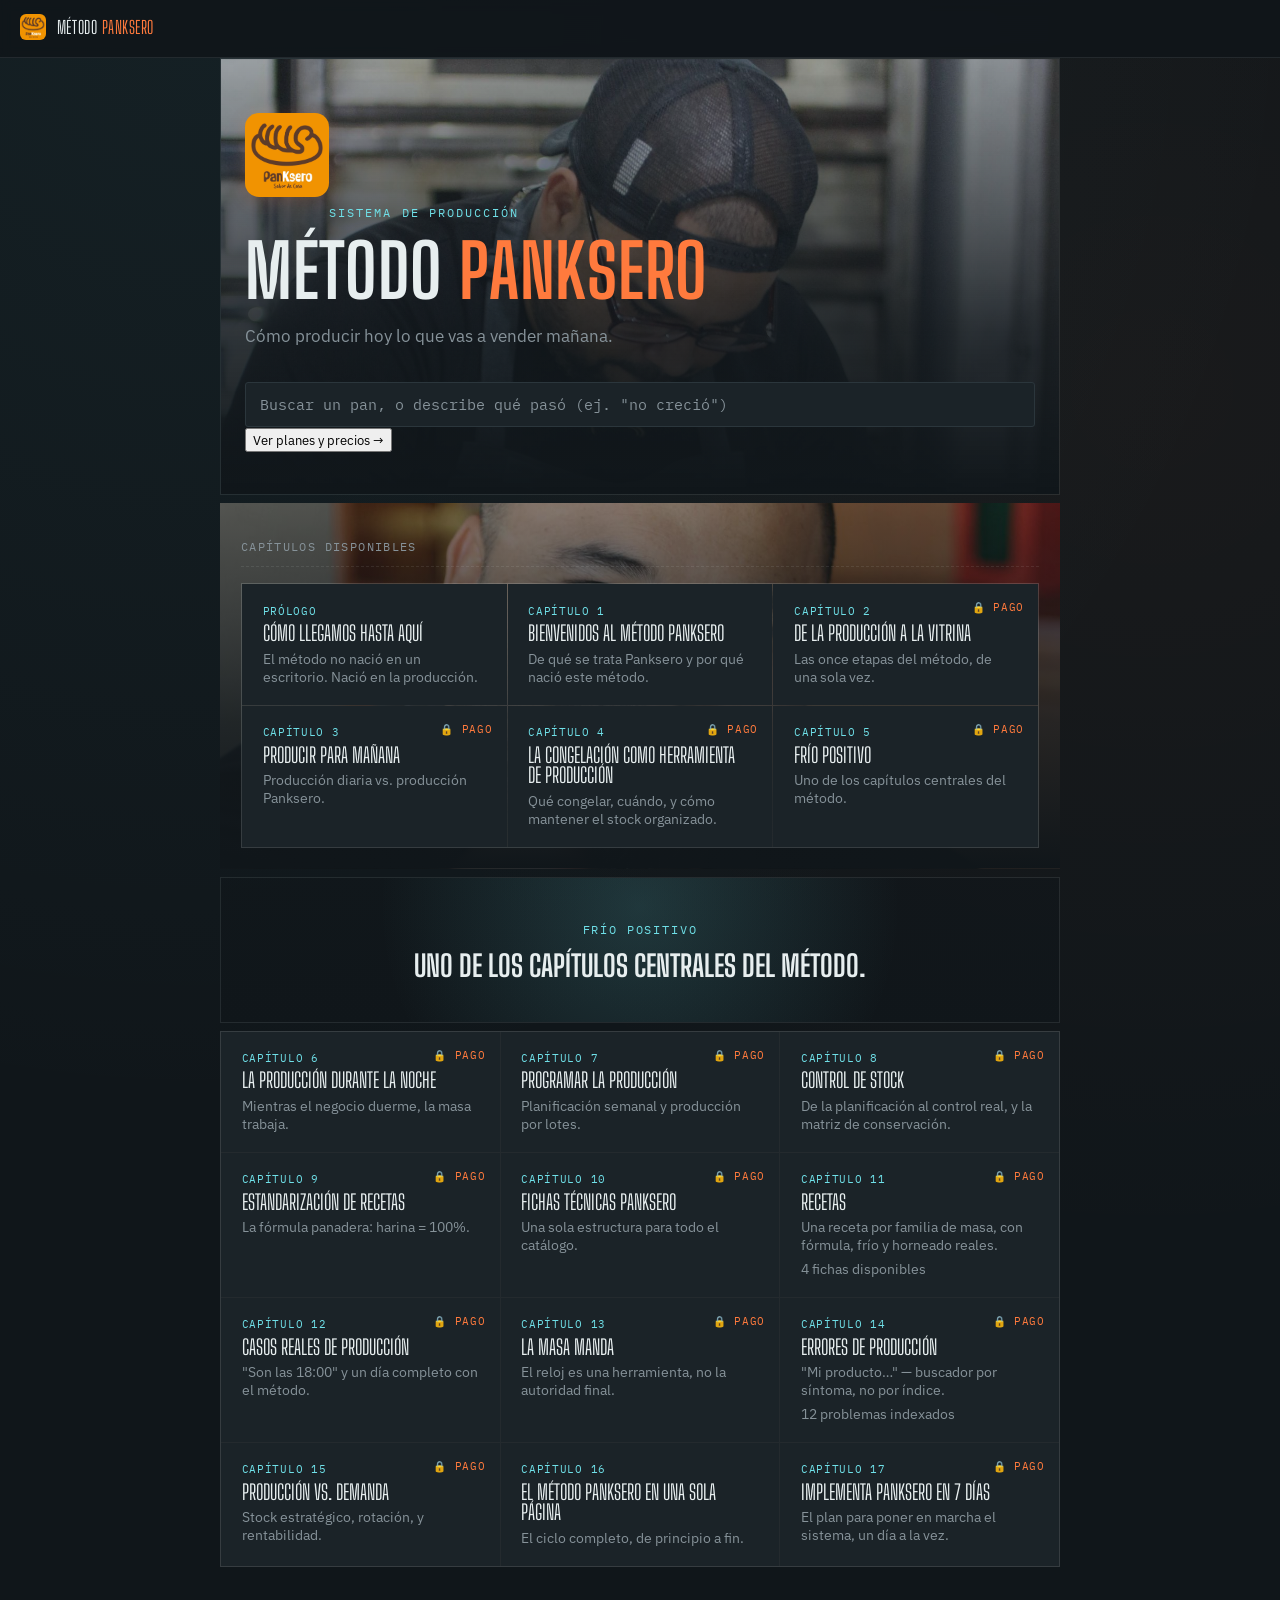
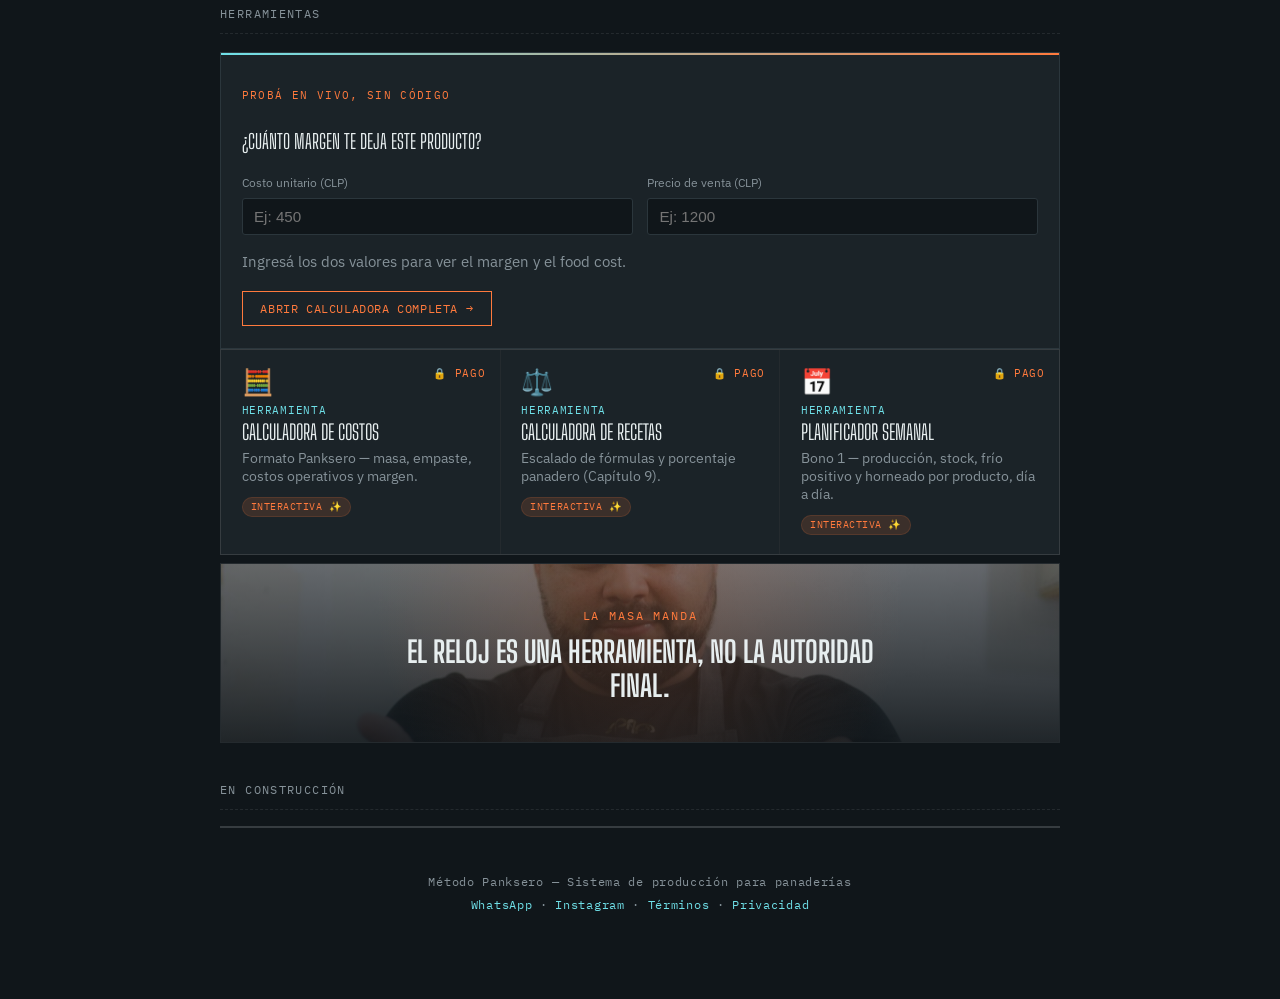
==== commit 96a73bf6: "Resalta las herramientas con tarjetas interactivas y mini-calculadora de margen en vivo" ====
--- a/index.html
+++ b/index.html
@@ -10,7 +10,7 @@
 <link rel="preconnect" href="https://fonts.gstatic.com" crossorigin>
 <link href="https://fonts.googleapis.com/css2?family=Big+Shoulders+Display:wght@600;700;800&family=Big+Shoulders+Text:wght@500;600&family=IBM+Plex+Sans:wght@400;500;600&family=IBM+Plex+Mono:wght@400;500;600&display=swap" rel="stylesheet">
 <link rel="icon" type="image/webp" href="logo-panksero.webp">
-<link rel="stylesheet" href="style.css?v=6">
+<link rel="stylesheet" href="style.css?v=7">
 </head>
 <body>
 
@@ -49,7 +49,7 @@
 <script src="config-acceso.js?v=1"></script>
 
 <!-- Motor: no contiene contenido, solo lógica de vistas y rutas -->
-<script src="app.js?v=7"></script>
+<script src="app.js?v=8"></script>
 
 </body>
 </html>
--- a/style.css
+++ b/style.css
@@ -229,6 +229,131 @@
 color: var(--grafito);
 }
 
+/* ---------- Herramientas: resaltado interactivo ---------- */
+/* Mismas tarjetas que module-card, pero con un borde degradado
+   escarcha→brasa que solo aparece en hover (la herramienta "se prende")
+   y un ícono que reacciona al pasar el mouse — para que se note que
+   esto no es contenido para leer, es algo que se usa. */
+
+.tool-card { overflow: hidden; transition: transform 0.18s ease, box-shadow 0.18s ease; }
+.tool-card:hover { transform: translateY(-3px); box-shadow: 0 10px 26px rgba(0,0,0,0.35); }
+.tool-card::after {
+content: "";
+position: absolute;
+inset: 0;
+border: 1px solid transparent;
+background:
+linear-gradient(var(--acero), var(--acero)) padding-box,
+linear-gradient(120deg, var(--escarcha), var(--brasa)) border-box;
+-webkit-mask: linear-gradient(#fff 0 0) padding-box, linear-gradient(#fff 0 0);
+-webkit-mask-composite: xor;
+mask-composite: exclude;
+opacity: 0;
+transition: opacity 0.2s;
+pointer-events: none;
+}
+.tool-card:hover::after { opacity: 1; }
+
+.tool-icon {
+display: inline-block;
+font-size: 1.6rem;
+line-height: 1;
+margin-bottom: 0.15rem;
+transition: transform 0.2s ease;
+}
+.tool-card:hover .tool-icon { transform: scale(1.15) rotate(-4deg); }
+
+.tool-chip {
+margin-top: 0.4rem;
+align-self: flex-start;
+font-family: "IBM Plex Mono", monospace;
+font-size: 0.64rem;
+letter-spacing: 0.05em;
+text-transform: uppercase;
+color: var(--brasa);
+border: 1px solid var(--brasa-tenue);
+background: var(--brasa-tenue);
+padding: 0.15rem 0.5rem;
+border-radius: 999px;
+}
+
+/* Mini calculadora en vivo — vidriera de la calculadora de costos */
+.mini-demo {
+margin: 1.1rem 0 0;
+padding: 1.4rem 1.3rem;
+background: var(--acero);
+border: 1px solid var(--acero-borde);
+position: relative;
+overflow: hidden;
+}
+.mini-demo::before {
+content: "";
+position: absolute;
+top: 0; left: 0; right: 0;
+height: 2px;
+background: linear-gradient(90deg, var(--escarcha), var(--brasa));
+}
+.mini-demo-eyebrow {
+font-family: "IBM Plex Mono", monospace;
+font-size: 0.7rem;
+letter-spacing: 0.12em;
+text-transform: uppercase;
+color: var(--brasa);
+margin-bottom: 0.3rem;
+}
+.mini-demo-titulo {
+font-family: "Big Shoulders Display", sans-serif;
+font-size: 1.25rem;
+text-transform: uppercase;
+color: var(--vaho);
+margin-bottom: 1rem;
+}
+.mini-demo-row { display: flex; flex-wrap: wrap; gap: 0.9rem; margin-bottom: 0.9rem; }
+.mini-demo-row label {
+display: flex;
+flex-direction: column;
+gap: 0.35rem;
+font-size: 0.78rem;
+color: var(--grafito);
+flex: 1 1 160px;
+}
+.mini-demo-row input {
+background: var(--noche);
+border: 1px solid var(--acero-borde);
+color: var(--vaho);
+padding: 0.55rem 0.7rem;
+font-size: 0.95rem;
+border-radius: var(--radius);
+}
+.mini-demo-row input:focus { border-color: var(--escarcha); outline: none; }
+.mini-demo-resultado {
+font-size: 0.95rem;
+color: var(--grafito);
+margin: 0 0 1.1rem;
+min-height: 1.4em;
+transition: color 0.15s;
+}
+.mini-demo-resultado.mini-demo-ok { color: #6FE0A0; }
+.mini-demo-resultado.mini-demo-medio { color: var(--brasa); }
+.mini-demo-resultado.mini-demo-bajo { color: #FF6161; }
+.mini-demo-cta {
+background: transparent;
+border: 1px solid var(--brasa);
+color: var(--brasa);
+font-family: "IBM Plex Mono", monospace;
+font-size: 0.75rem;
+letter-spacing: 0.05em;
+text-transform: uppercase;
+padding: 0.55rem 1.1rem;
+cursor: pointer;
+transition: background 0.15s, color 0.15s;
+}
+.mini-demo-cta:hover { background: var(--brasa); color: var(--noche); }
+
+@media (max-width: 560px) {
+.mini-demo { padding: 1.1rem 1rem; }
+}
+
 /* ---------- Vista: Módulo ---------- */
 
 .modulo-header { padding: 2.2rem 0 1.6rem; border-bottom: 1px solid var(--linea); }
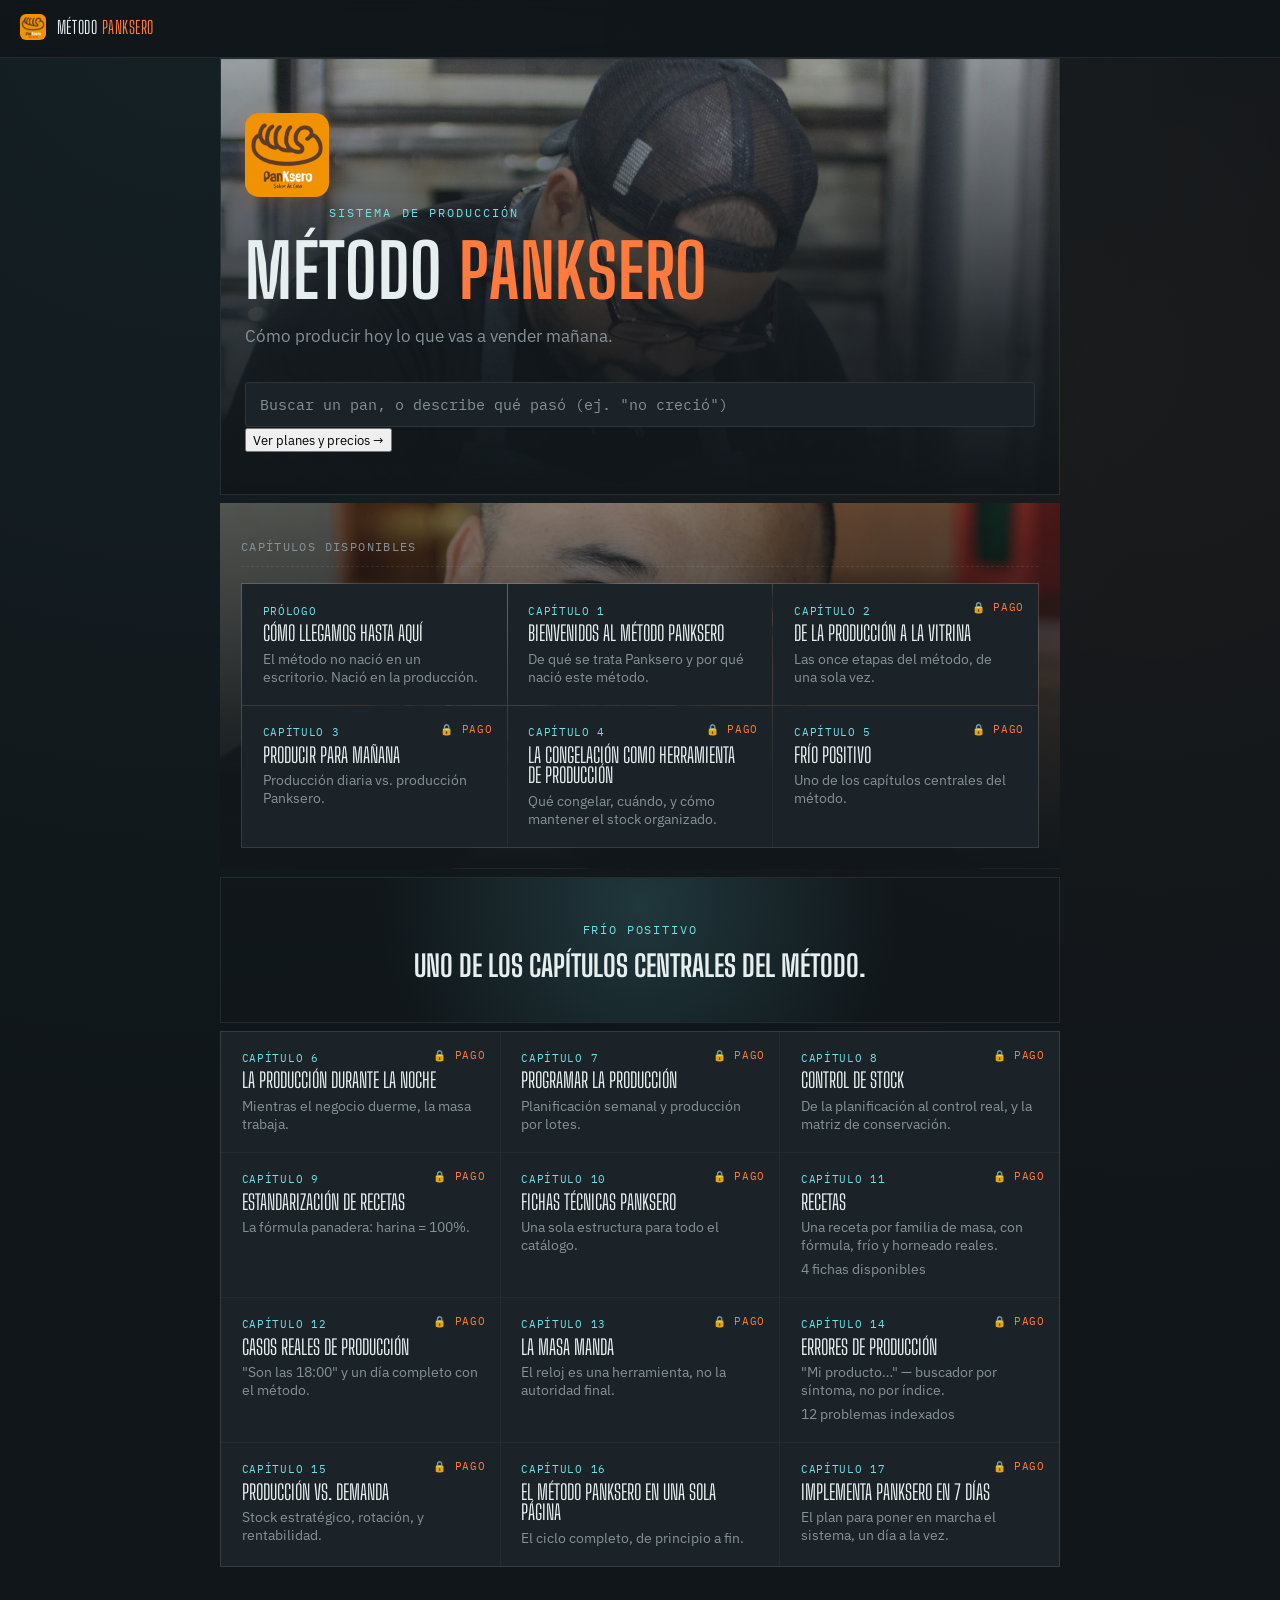
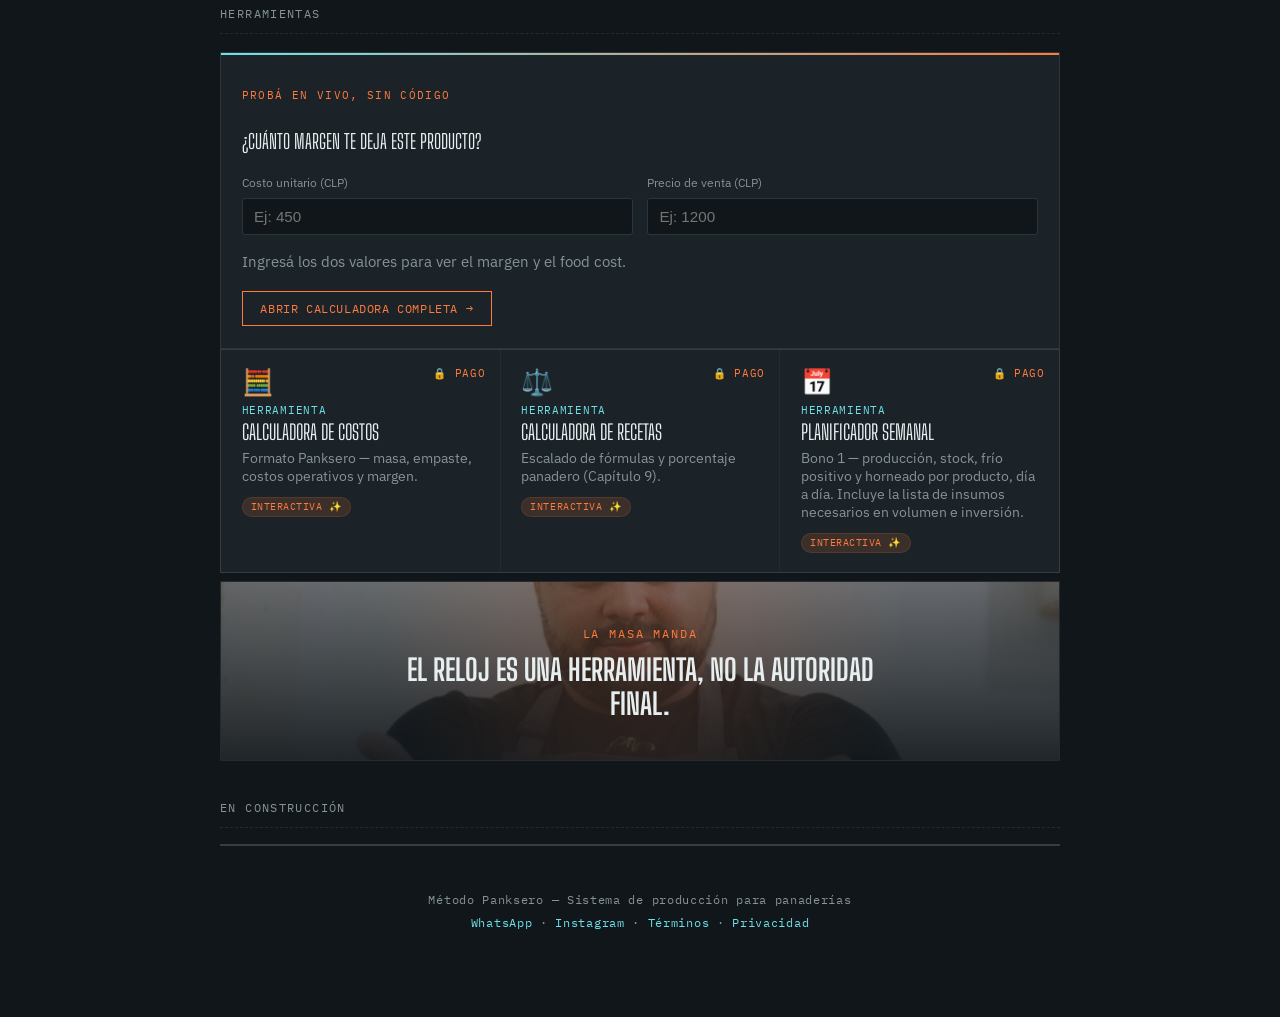
==== commit 6c6c46bb: "Agrega lista de insumos (volumen + inversión) al Planificador semanal" ====
--- a/index.html
+++ b/index.html
@@ -10,7 +10,7 @@
 <link rel="preconnect" href="https://fonts.gstatic.com" crossorigin>
 <link href="https://fonts.googleapis.com/css2?family=Big+Shoulders+Display:wght@600;700;800&family=Big+Shoulders+Text:wght@500;600&family=IBM+Plex+Sans:wght@400;500;600&family=IBM+Plex+Mono:wght@400;500;600&display=swap" rel="stylesheet">
 <link rel="icon" type="image/webp" href="logo-panksero.webp">
-<link rel="stylesheet" href="style.css?v=7">
+<link rel="stylesheet" href="style.css?v=8">
 </head>
 <body>
 
@@ -43,7 +43,7 @@
 <script src="contenido-bonos.js?v=1"></script>
 <script src="herramienta-calculadora-costos.js?v=3"></script>
 <script src="herramienta-calculadora-recetas.js?v=2"></script>
-<script src="herramienta-planificador-semanal.js?v=1"></script>
+<script src="herramienta-planificador-semanal.js?v=2"></script>
 <script src="contenido-roadmap.js?v=3"></script>
 <script src="config-precios.js?v=1"></script>
 <script src="config-acceso.js?v=1"></script>
--- a/style.css
+++ b/style.css
@@ -1070,3 +1070,16 @@
 .plan-receta-select { max-width: 220px; font-size: 0.82rem; }
 .plan-proyeccion { margin-top: 0.6rem; }
 .plan-tabla-proyeccion td:last-child { text-align: right; color: var(--brasa); font-family: "IBM Plex Mono", monospace; }
+.plan-tabla-proyeccion th:nth-child(3), .plan-tabla-proyeccion th:nth-child(4) { text-align: right; }
+.plan-tabla-proyeccion td:nth-child(3) { text-align: right; }
+.plan-precio-insumo { width: 100%; max-width: 110px; text-align: right; padding: 0.4rem 0.5rem; margin-left: auto; display: block; }
+.plan-inversion-resumen { margin-top: 0.8rem; }
+
+@media (max-width: 640px) {
+  .plan-tabla-proyeccion { font-size: 0.78rem; }
+  .plan-precio-insumo { max-width: 80px; padding: 0.3rem 0.4rem; }
+}
+
+@media print {
+  .plan-tabla-proyeccion input { border: none; background: none; }
+}
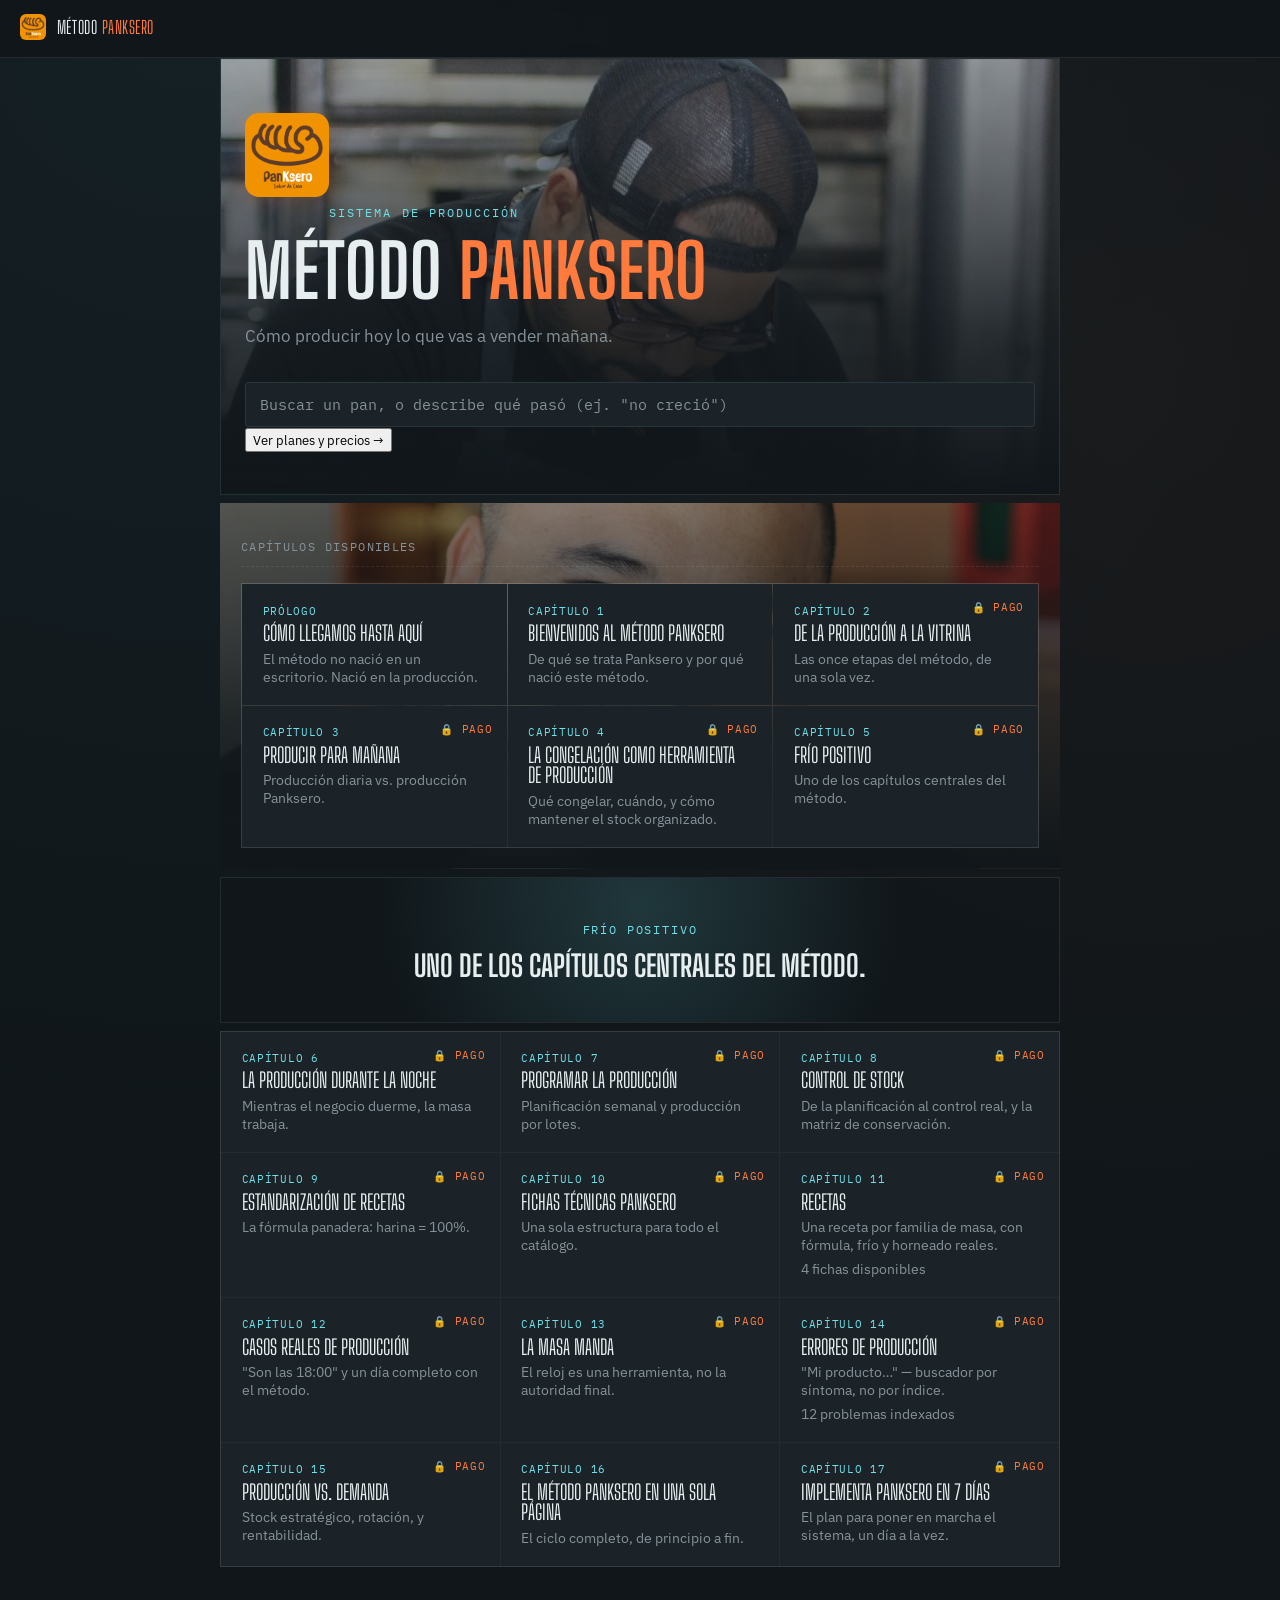
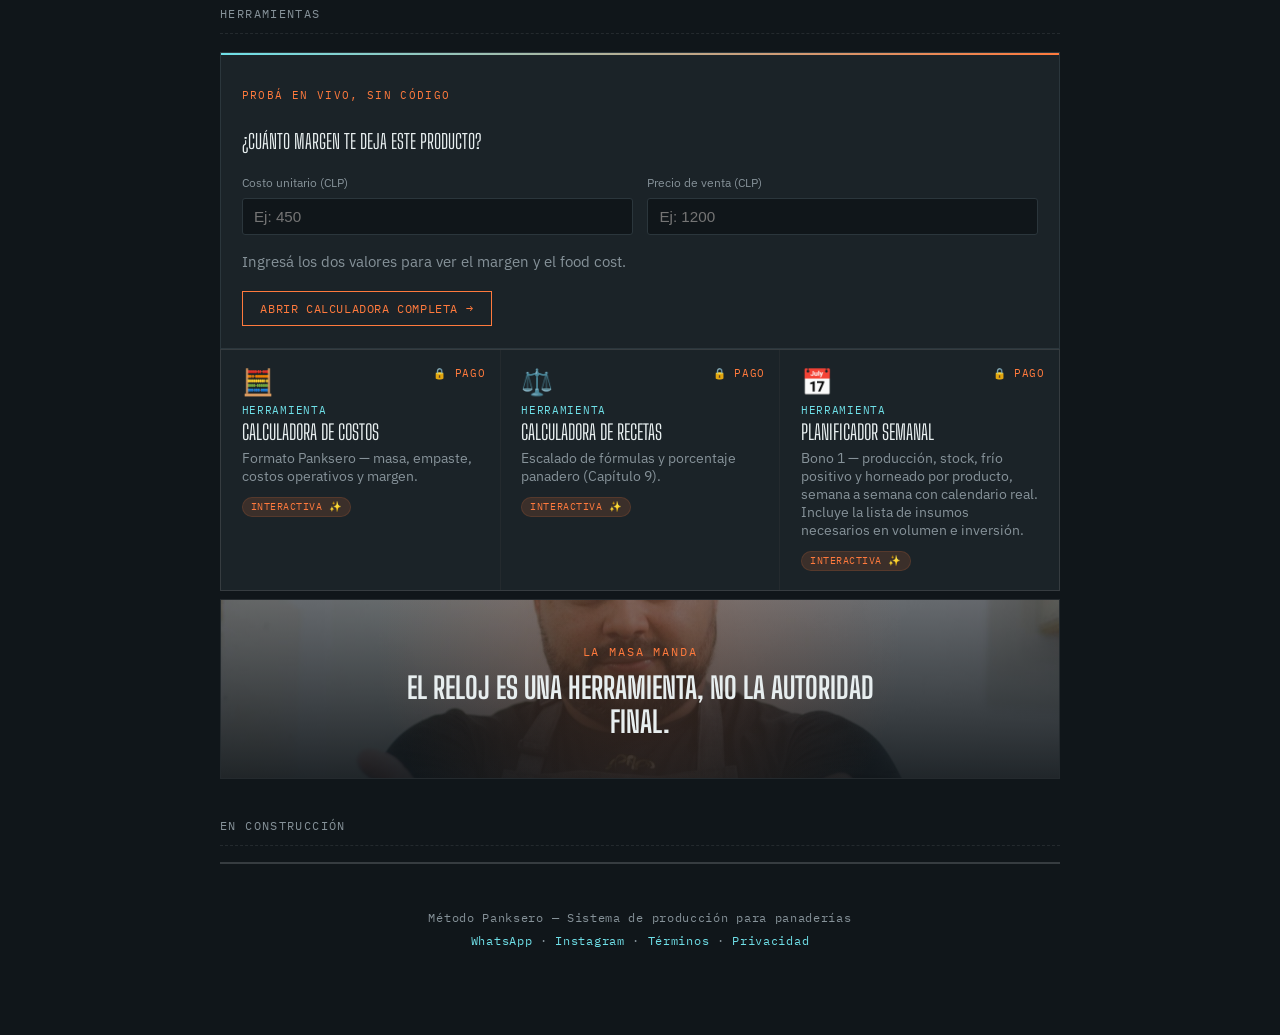
==== commit c2d0cd65: "Agrega calendario real al Planificador semanal (navegacion entre semanas + fechas)" ====
--- a/index.html
+++ b/index.html
@@ -10,7 +10,7 @@
 <link rel="preconnect" href="https://fonts.gstatic.com" crossorigin>
 <link href="https://fonts.googleapis.com/css2?family=Big+Shoulders+Display:wght@600;700;800&family=Big+Shoulders+Text:wght@500;600&family=IBM+Plex+Sans:wght@400;500;600&family=IBM+Plex+Mono:wght@400;500;600&display=swap" rel="stylesheet">
 <link rel="icon" type="image/webp" href="logo-panksero.webp">
-<link rel="stylesheet" href="style.css?v=8">
+<link rel="stylesheet" href="style.css?v=9">
 </head>
 <body>
 
@@ -43,7 +43,7 @@
 <script src="contenido-bonos.js?v=1"></script>
 <script src="herramienta-calculadora-costos.js?v=3"></script>
 <script src="herramienta-calculadora-recetas.js?v=2"></script>
-<script src="herramienta-planificador-semanal.js?v=2"></script>
+<script src="herramienta-planificador-semanal.js?v=3"></script>
 <script src="contenido-roadmap.js?v=3"></script>
 <script src="config-precios.js?v=1"></script>
 <script src="config-acceso.js?v=1"></script>
--- a/style.css
+++ b/style.css
@@ -1017,6 +1017,65 @@
 
 /* ---------- Planificador semanal ---------- */
 
+.plan-semana-nav {
+  display: flex;
+  align-items: center;
+  gap: 0.7rem;
+  margin-bottom: 1.2rem;
+  padding-bottom: 1rem;
+  border-bottom: 1px dashed var(--linea);
+  flex-wrap: wrap;
+}
+.plan-semana-flecha {
+  background: var(--acero);
+  border: 1px solid var(--acero-borde);
+  color: var(--vaho);
+  width: 2.1rem;
+  height: 2.1rem;
+  font-size: 1rem;
+  cursor: pointer;
+  transition: border-color 0.15s;
+}
+.plan-semana-flecha:hover { border-color: var(--brasa); }
+.plan-semana-label {
+  font-family: "Big Shoulders Display", sans-serif;
+  font-size: 1.15rem;
+  text-transform: uppercase;
+  color: var(--vaho);
+}
+.plan-semana-hoy {
+  margin-left: auto;
+  background: transparent;
+  border: 1px solid var(--acero-borde);
+  color: var(--grafito);
+  font-family: "IBM Plex Mono", monospace;
+  font-size: 0.7rem;
+  letter-spacing: 0.04em;
+  text-transform: uppercase;
+  padding: 0.4rem 0.7rem;
+  cursor: pointer;
+  transition: border-color 0.15s, color 0.15s;
+}
+.plan-semana-hoy:hover { border-color: var(--escarcha); color: var(--escarcha); }
+.plan-dia-hoy {
+  display: inline-block;
+  color: var(--brasa);
+  font-family: "IBM Plex Mono", monospace;
+  font-size: 0.6rem;
+  letter-spacing: 0.04em;
+  text-transform: uppercase;
+}
+
+@media (max-width: 560px) {
+  .plan-semana-label { font-size: 1rem; }
+  .plan-semana-hoy { margin-left: 0; width: 100%; text-align: center; }
+}
+
+@media print {
+  .plan-semana-nav { border-bottom: 1px solid #999; }
+  .plan-semana-label { color: #000; }
+}
+
 .plan-toolbar { display: flex; align-items: center; gap: 0.8rem; margin-bottom: 1.6rem; flex-wrap: wrap; }
 .plan-toolbar .calc-add { width: auto; padding: 0.6rem 1rem; }
 .plan-guardado { color: var(--escarcha); font-size: 0.78rem; min-width: 90px; }
